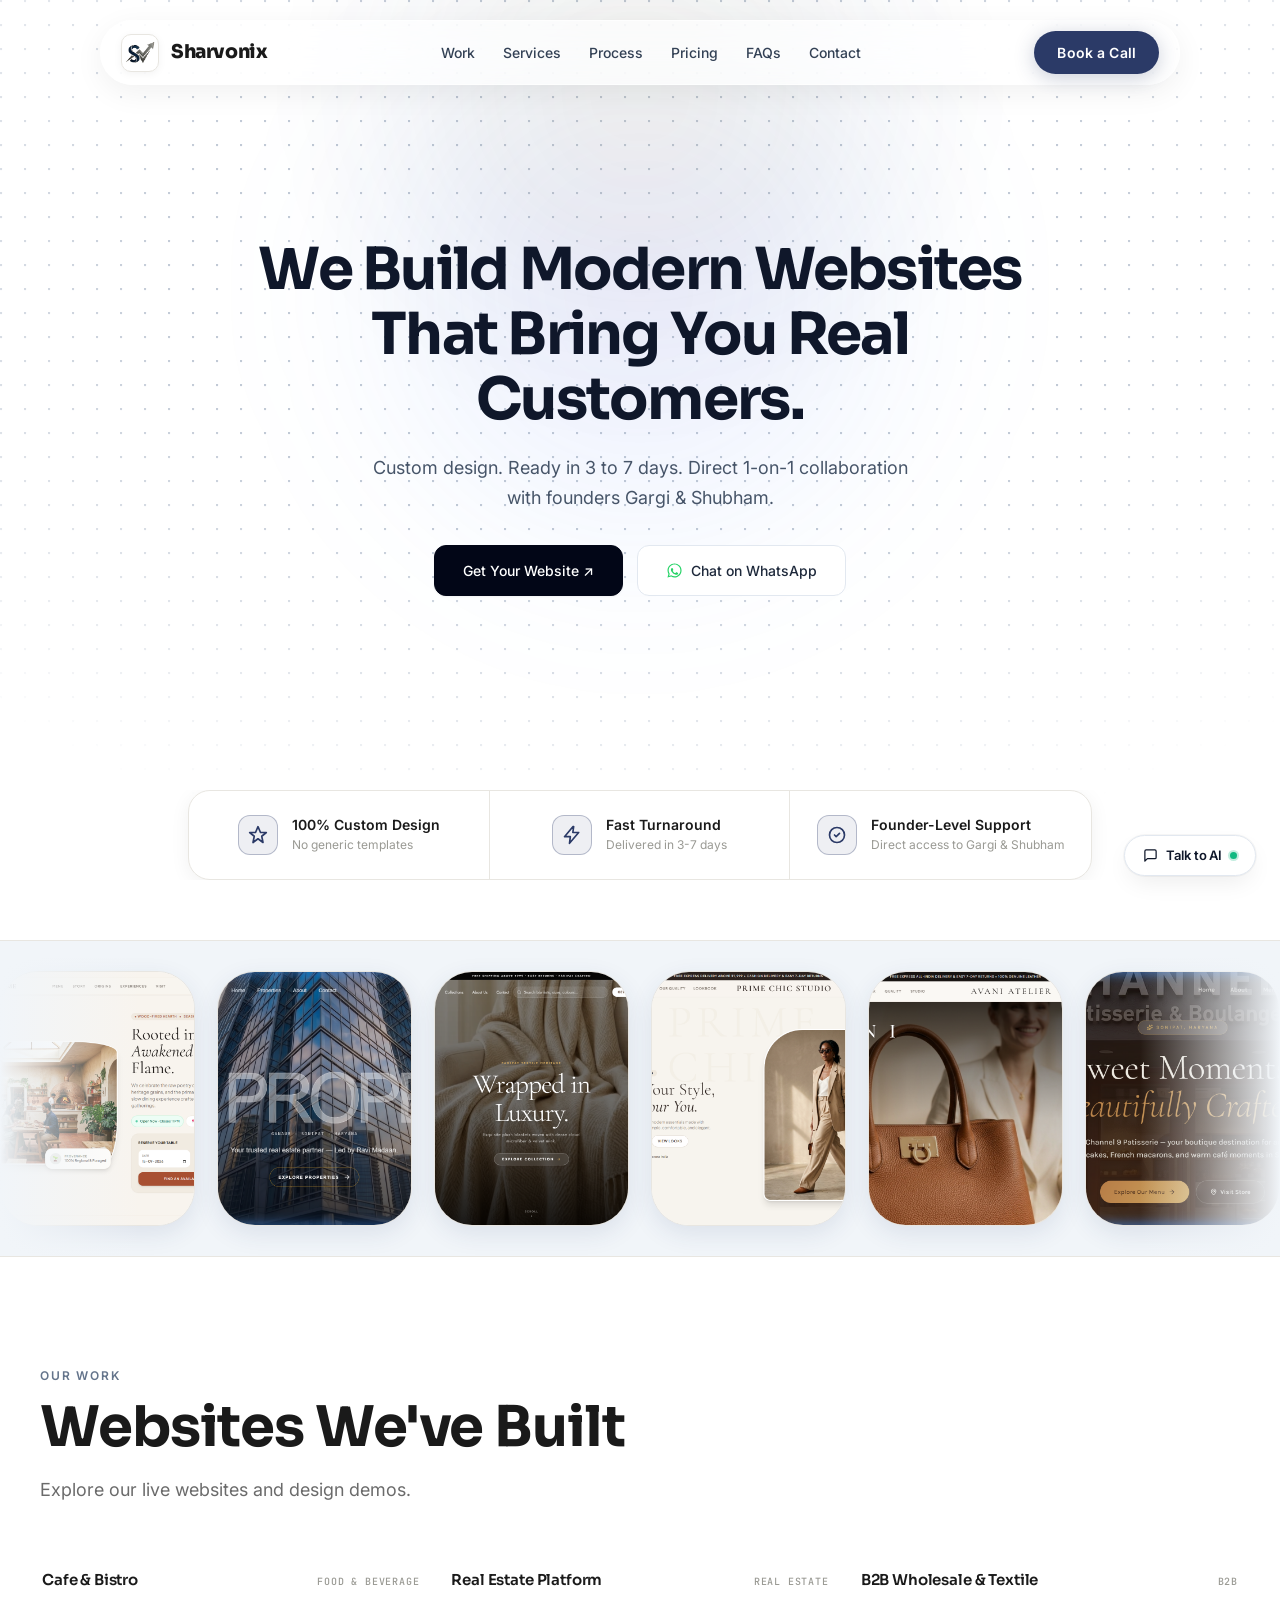
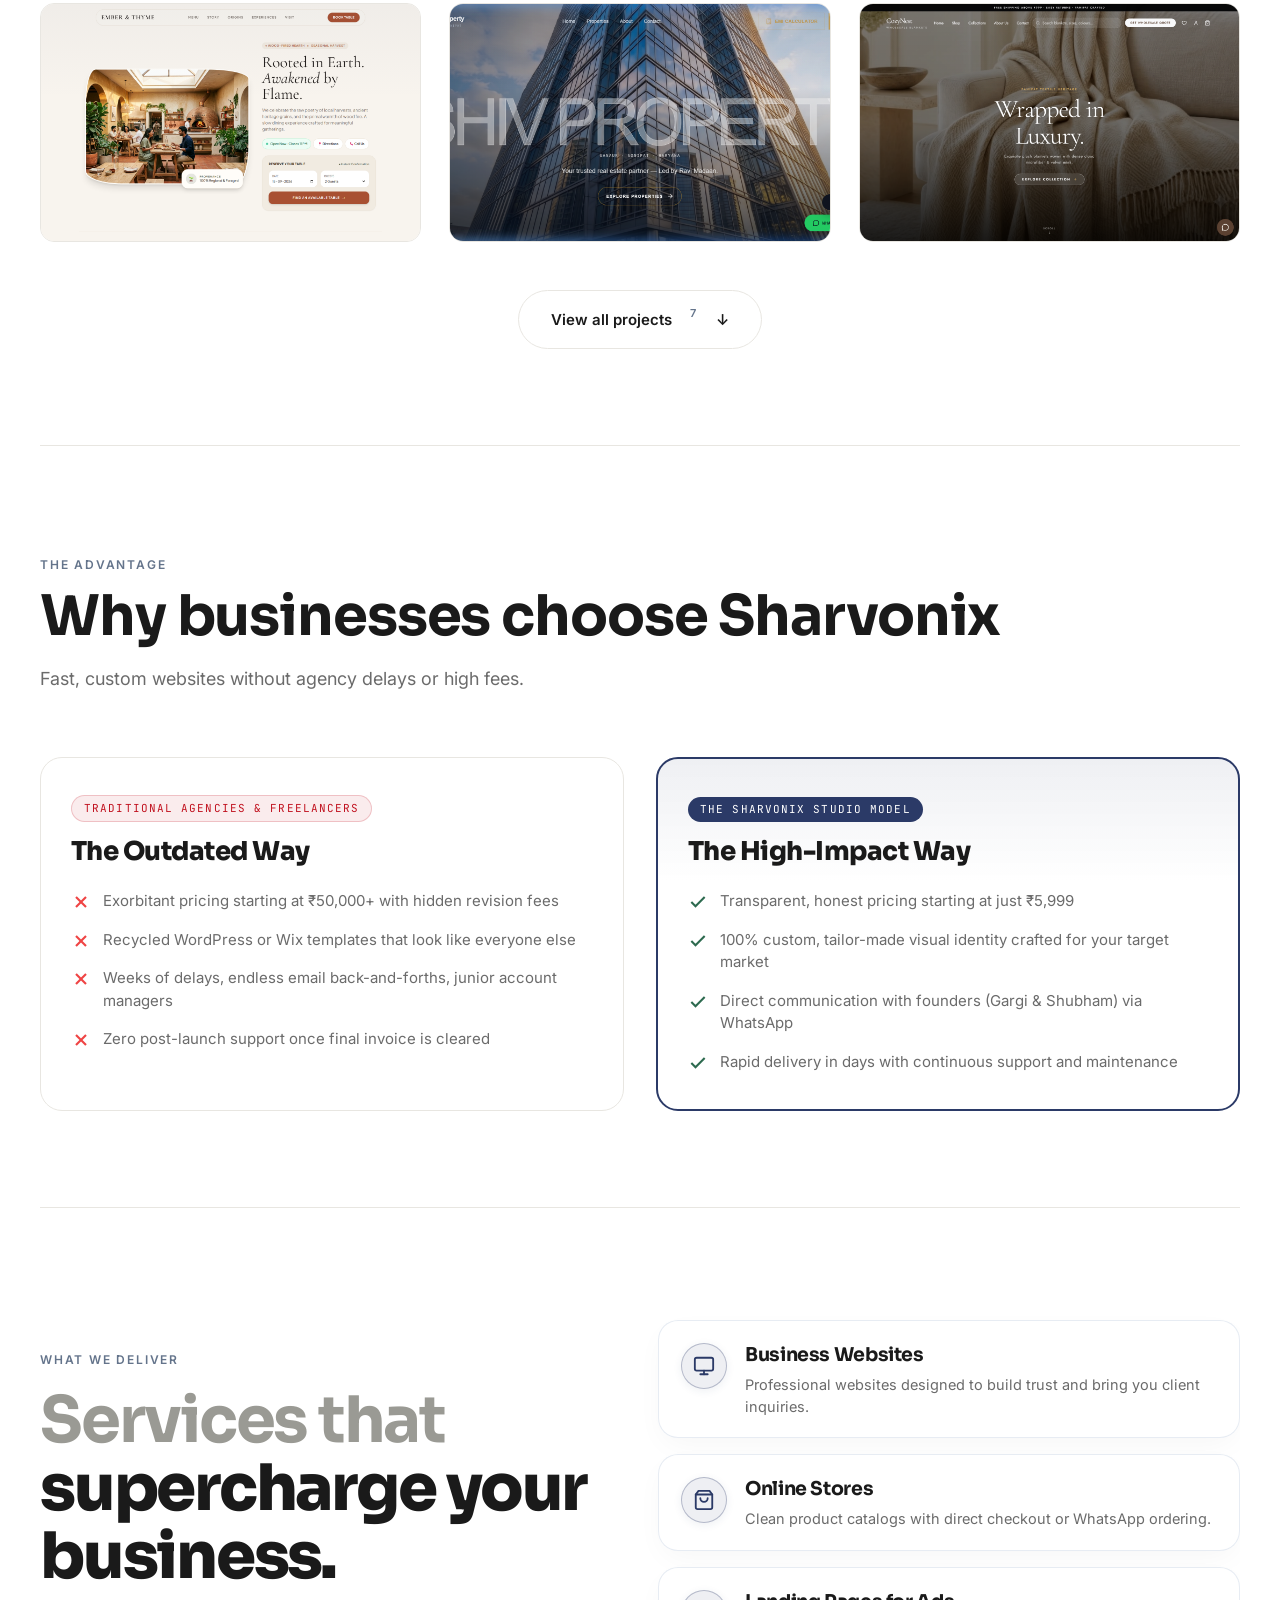
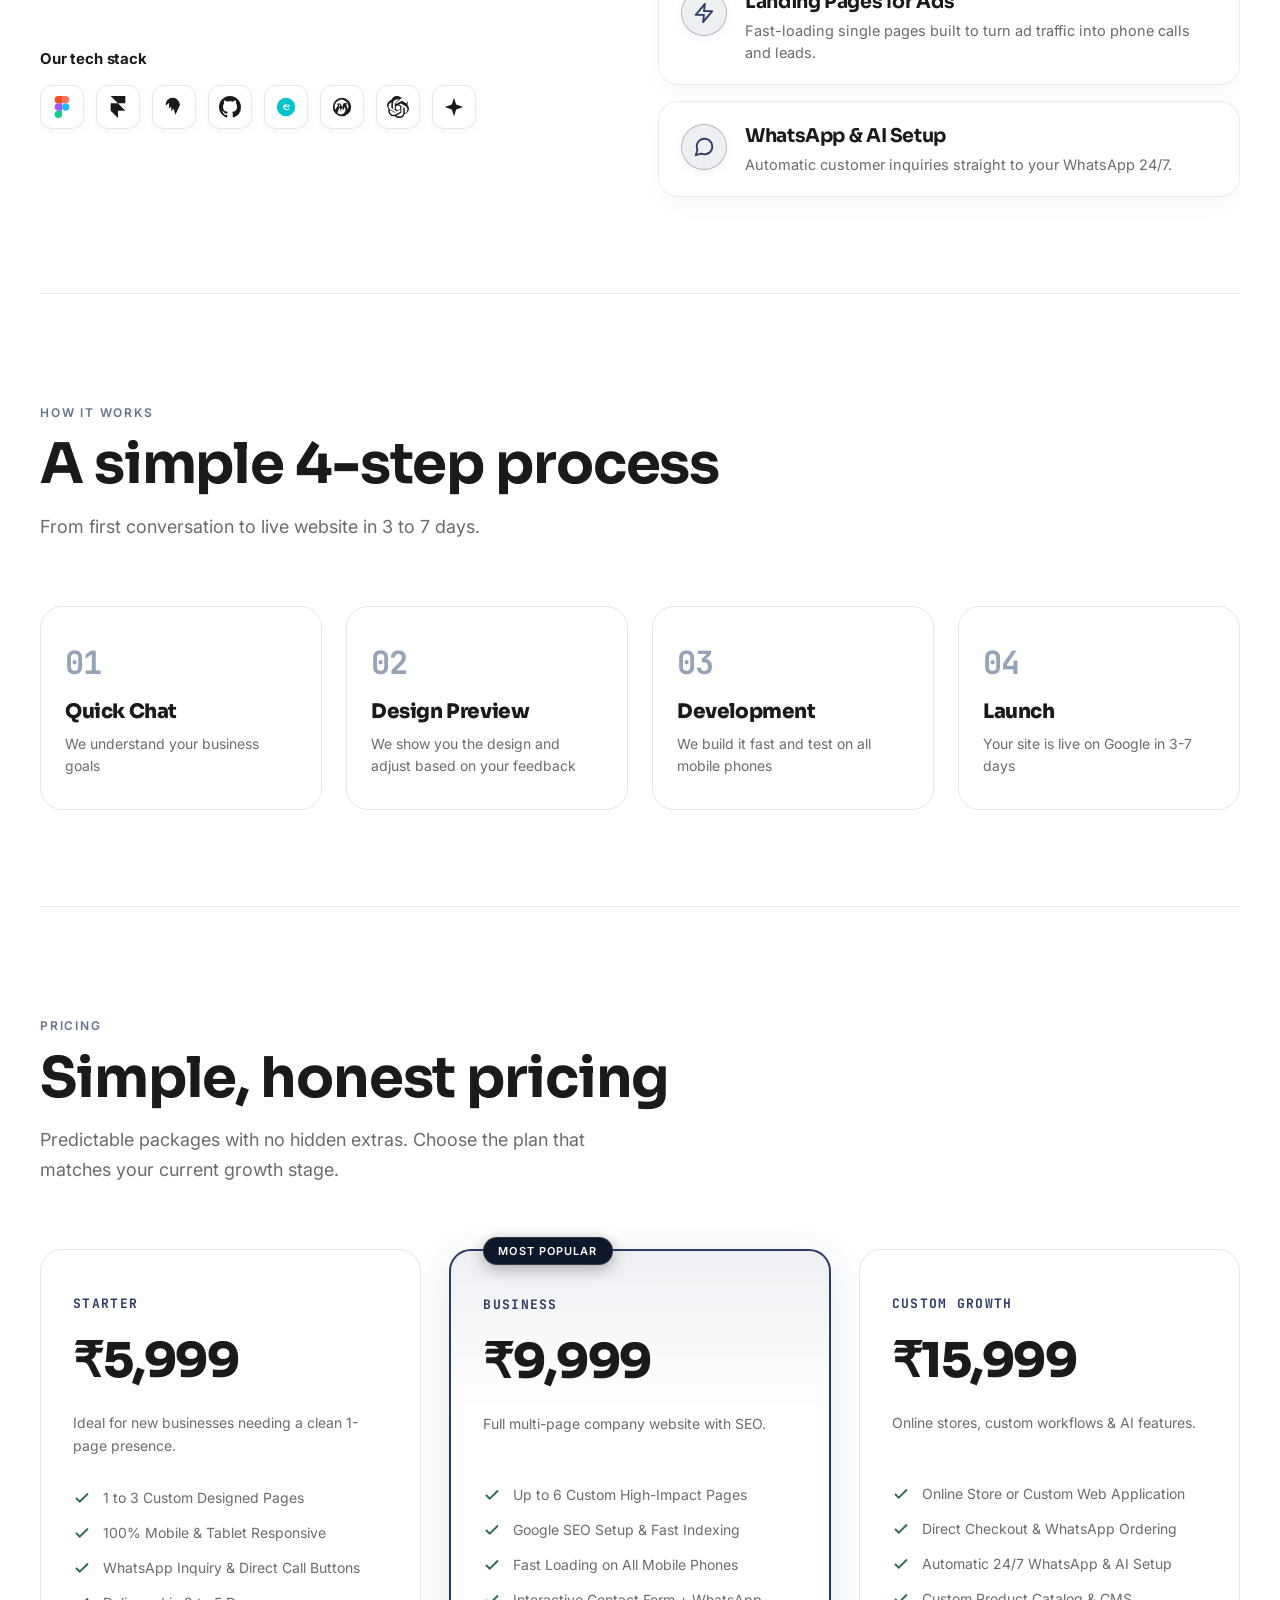
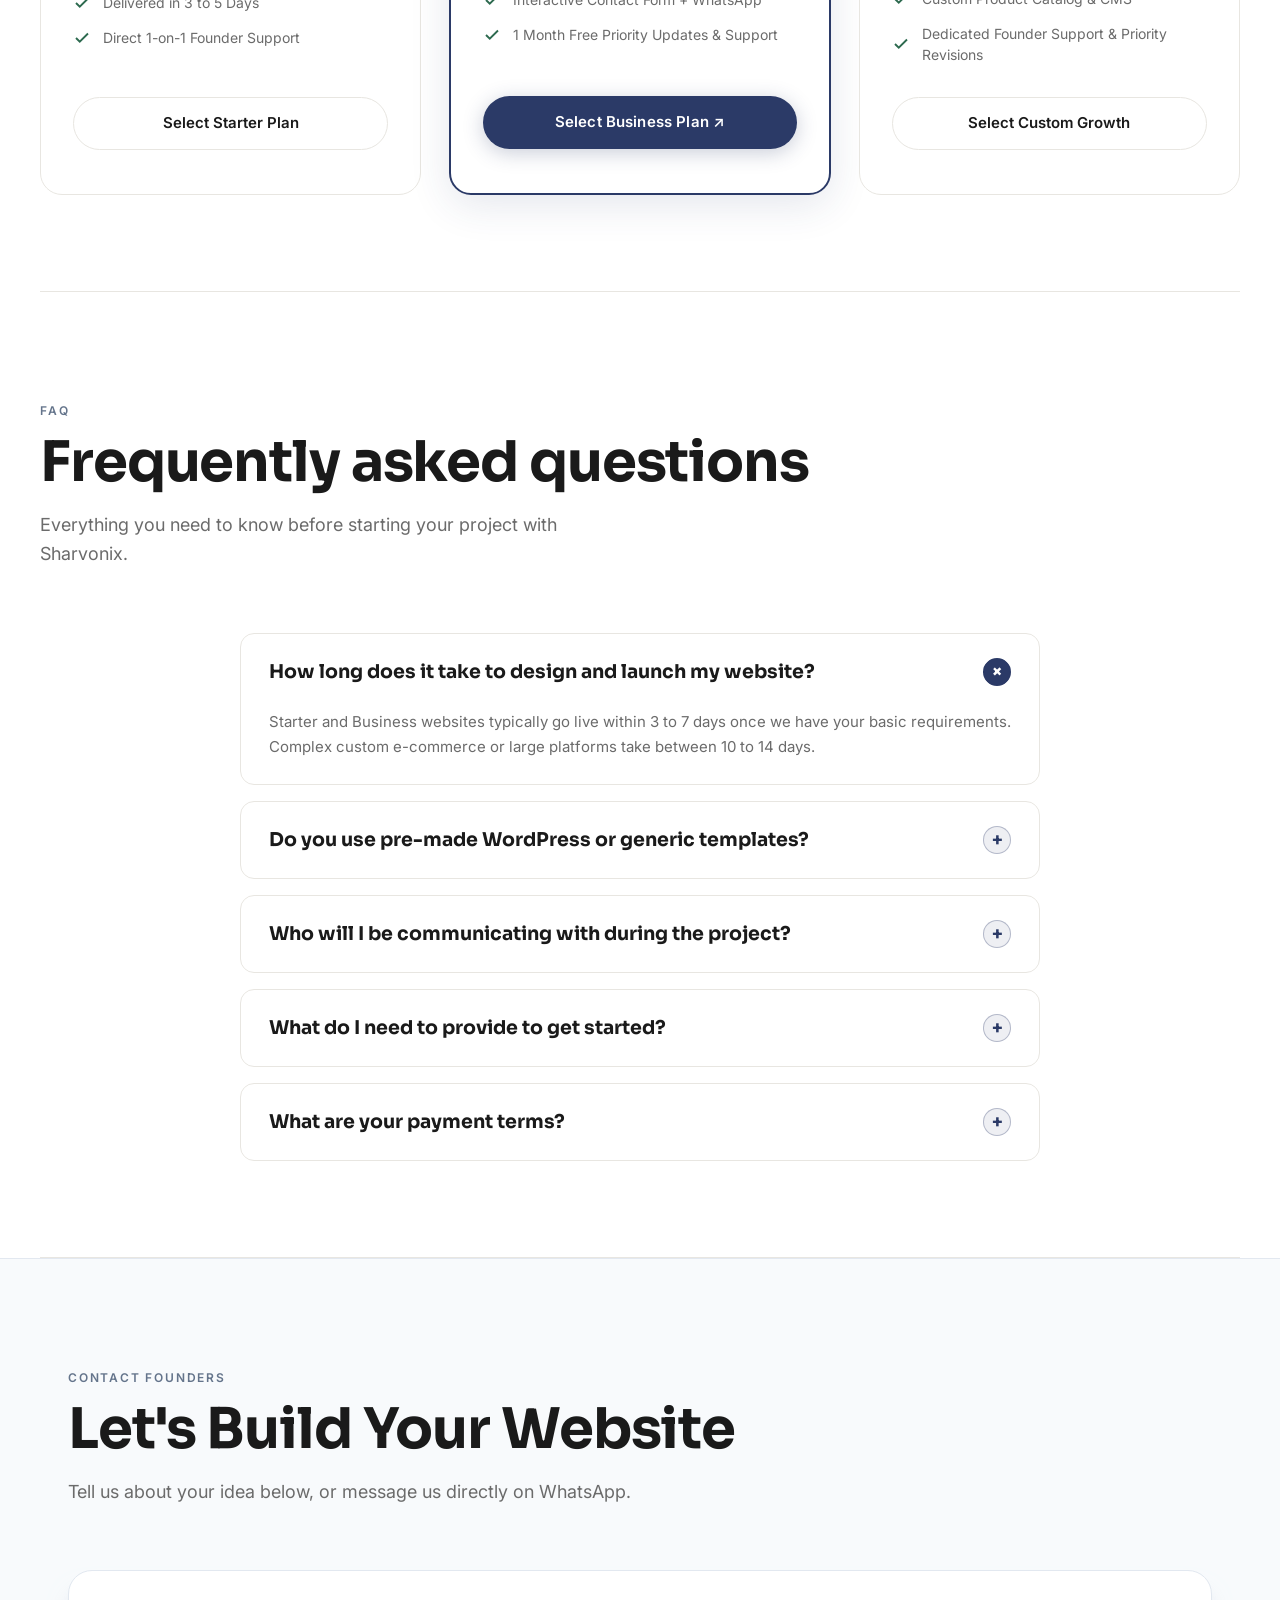
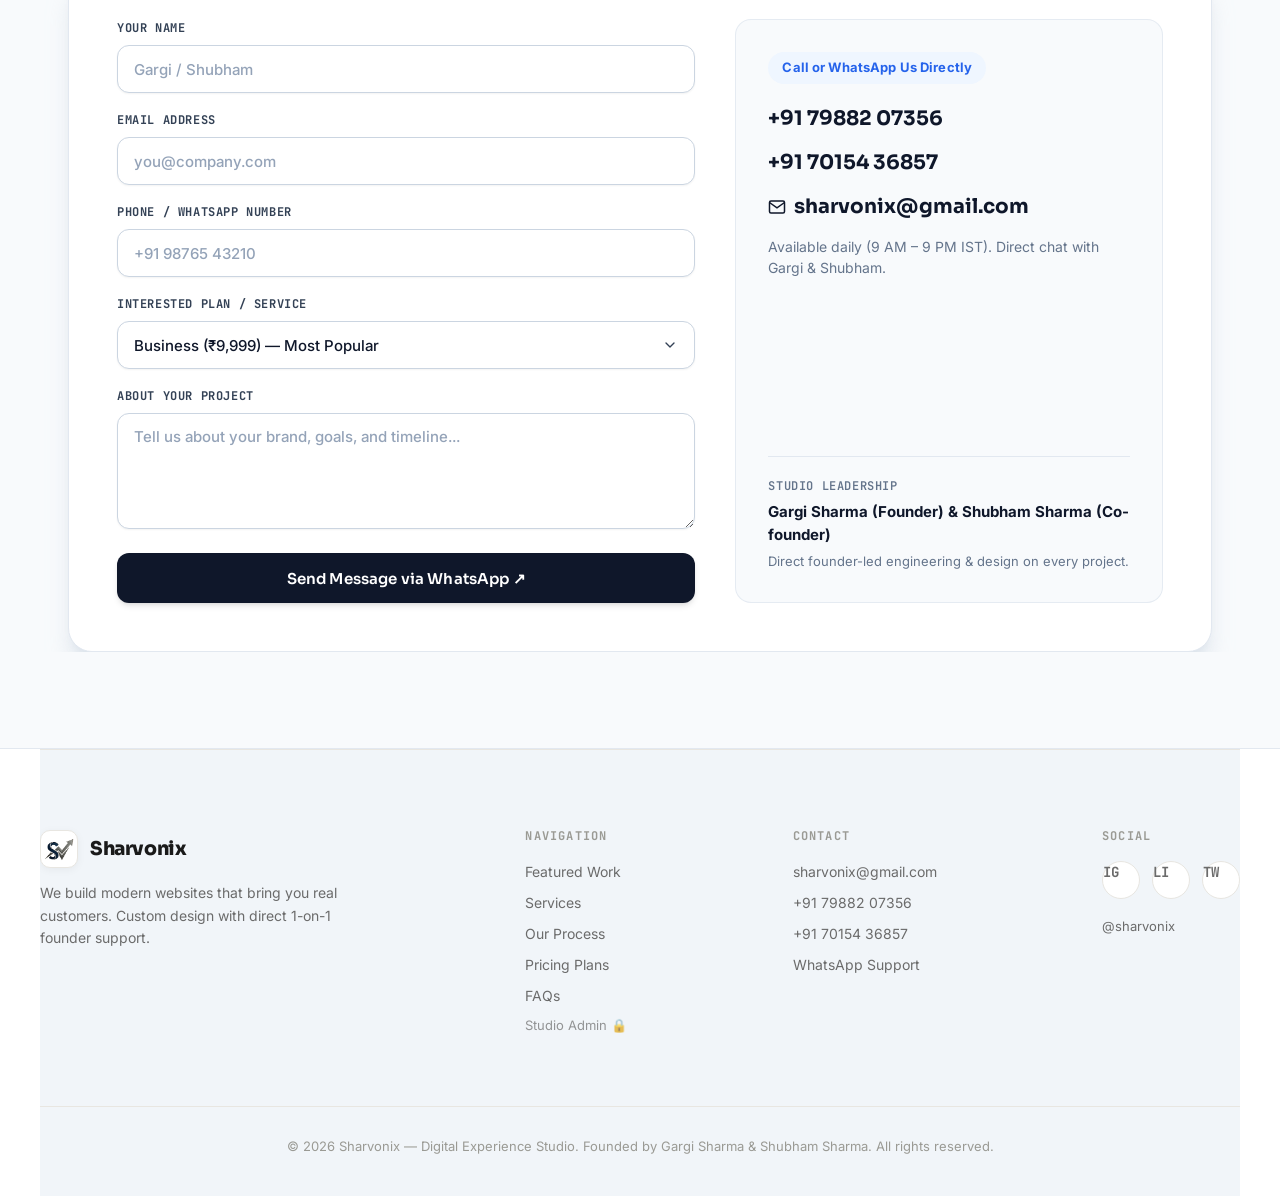
==== index.html @ 3e812ace "Mobile: fix pricing card dock overlap, scrollable tabs, shorten labels, remove yellow star emoji" ====
<!DOCTYPE html>
<html lang="en">

<head>
  <meta charset="UTF-8">
  <meta name="viewport" content="width=device-width, initial-scale=1.0">
  <title>Sharvonix — Digital Experience Studio | High-Converting Websites</title>
  <link rel="icon" type="image/png" href="favicon.png">
  <link rel="icon" href="favicon.ico">
  <meta name="description"
    content="Sharvonix builds modern websites that bring you real customers. Custom design, ready in 3 to 7 days with direct 1-on-1 collaboration with founders Gargi &amp; Shubham. Starting from ₹5,999.">
  <link rel="preconnect" href="https://fonts.googleapis.com">
  <link rel="preconnect" href="https://fonts.gstatic.com" crossorigin>
  <link
    href="https://fonts.googleapis.com/css2?family=Sora:wght@400;500;600;700;800;900&family=Inter:wght@300;400;500;600;700;800&family=JetBrains+Mono:wght@400;500;600;700&display=swap"
    rel="stylesheet">

  <style>
    :root {
      /* ── Light & Premium Porcelain Theme (Linear/Stripe aesthetic) ── */
      --bg-dark: #FAFBFD;
      --bg-surface: #FFFFFF;
      --bg-card: #FFFFFF;
      --bg-card-hover: #F8FAFC;
      --bg-alt: #F1F5F9;

      --text-primary: #1A1A1A;
      --text-secondary: #6B6B6B;
      --text-muted: #9A9A94;

      /* Accent: Deep Navy + Soft Gold */
      --accent-purple: #2B3A67;
      --accent-purple-glow: rgba(43, 58, 103, 0.25);
      --accent-purple-soft: rgba(43, 58, 103, 0.08);
      --accent-highlight: #D4AF37;
      --accent-highlight-soft: rgba(212, 175, 55, 0.15);
      --accent-green: #2D6A4F;
      --accent-green-soft: rgba(45, 106, 79, 0.12);

      --border-hairline: #E8E6E1;
      --border-card: #E8E6E1;
      --border-accent: rgba(43, 58, 103, 0.3);

      --font-heading: 'Sora', -apple-system, BlinkMacSystemFont, sans-serif;
      --font-sans: 'Inter', -apple-system, BlinkMacSystemFont, sans-serif;
      --font-mono: 'JetBrains Mono', monospace;

      --radius-sm: 8px;
      --radius-md: 14px;
      --radius-lg: 22px;
      --radius-full: 9999px;

      --container: 1200px;
      --transition: all 0.3s cubic-bezier(0.16, 1, 0.3, 1);
    }

    * {
      margin: 0;
      padding: 0;
      box-sizing: border-box;
    }

    html {
      scroll-behavior: smooth;
      background-color: var(--bg-dark);
      overflow-x: hidden;
      max-width: 100vw;
    }

    body {
      background-color: #ffffff;
      color: var(--text-primary);
      font-family: var(--font-sans);
      line-height: 1.5;
      overflow-x: hidden;
      max-width: 100vw;
      width: 100%;
      -webkit-font-smoothing: antialiased;
      transition: background-color 0.3s ease, color 0.3s ease;
    }

    /* ── Magic UI DotPattern with Glow Effect (Global Background) ── */
    .magicui-dot-container {
      position: fixed;
      inset: 0;
      width: 100vw;
      height: 100vh;
      pointer-events: none;
      z-index: 0;
      overflow: hidden;
    }

    .magicui-dot-pattern {
      position: absolute;
      inset: 0;
      width: 100%;
      height: 100%;
      opacity: 0.60;
      mask-image: radial-gradient(ellipse 80% 70% at 50% 30%, black 45%, transparent 95%);
      -webkit-mask-image: radial-gradient(ellipse 80% 70% at 50% 30%, black 45%, transparent 95%);
    }

    /* Ambient Soft Glow (Glow Effect) */
    .magicui-glow-orb {
      position: absolute;
      top: 32%;
      left: 50%;
      transform: translate(-50%, -50%);
      width: 650px;
      height: 650px;
      border-radius: 50%;
      background: radial-gradient(circle, rgba(99, 102, 241, 0.12) 0%, rgba(59, 130, 246, 0.06) 45%, transparent 75%);
      filter: blur(70px);
      animation: magicui-glow-breath 9s ease-in-out infinite alternate;
      pointer-events: none;
    }

    /* Interactive Mouse Glow */
    .magicui-glow-interactive {
      position: absolute;
      top: 0;
      left: 0;
      width: 500px;
      height: 500px;
      border-radius: 50%;
      background: radial-gradient(circle, rgba(147, 197, 253, 0.16) 0%, rgba(99, 102, 241, 0.06) 50%, transparent 70%);
      filter: blur(55px);
      transform: translate(-50%, -50%);
      pointer-events: none;
      opacity: 0;
      transition: opacity 0.4s ease;
      will-change: transform;
    }

    @keyframes magicui-glow-breath {
      0% {
        transform: translate(-50%, -50%) scale(0.92);
        opacity: 0.65;
      }
      50% {
        transform: translate(-50%, -52%) scale(1.15);
        opacity: 0.95;
      }
      100% {
        transform: translate(-50%, -48%) scale(1.0);
        opacity: 0.75;
      }
    }

    ::selection {
      background: var(--accent-purple);
      color: #FFFFFF;
    }

    /* Suppress old dark-mode theme toggle — light is now the default */
    [data-theme="light"] {
      /* kept for JS compat, same as root */
    }

    .wrap {
      max-width: var(--container);
      margin: 0 auto;
      padding: 0 28px;
      position: relative;
      z-index: 1;
      overflow-x: hidden;
      box-sizing: border-box;
      width: 100%;
    }

    /* Typography */
    h1,
    h2,
    h3,
    h4 {
      font-family: var(--font-heading);
      font-weight: 700;
      letter-spacing: -0.02em;
      line-height: 1.1;
      color: var(--text-primary);
    }

    p {
      color: var(--text-secondary);
      font-size: 16px;
      line-height: 1.65;
    }

    a {
      color: inherit;
      text-decoration: none;
    }

    /* Section Styling: pt-28 desktop padding ensures zero navbar overlap */
    .section, section[id] {
      padding: 112px 0 96px 0;
      position: relative;
      border-bottom: 1px solid var(--border-hairline);
      scroll-margin-top: 112px;
    }

    .section-header {
      margin-bottom: 64px;
    }

    .section-title {
      font-size: clamp(34px, 5.2vw, 56px);
      margin-top: 14px;
      margin-bottom: 16px;
    }

    .section-subtitle {
      font-size: 18px;
      color: var(--text-secondary);
      max-width: 580px;
    }

    /* Clean Minimal Section Badge */
    .badge-mono {
      display: block;
      font-family: var(--font-sans);
      font-size: 12px;
      font-weight: 600;
      letter-spacing: 0.15em;
      text-transform: uppercase;
      color: #64748b; /* text-slate-500 */
      margin-bottom: 12px; /* mb-3 */
      line-height: 1.2;
    }

    .preview-modal-badge {
      display: inline-flex;
      align-items: center;
      gap: 6px;
      font-family: var(--font-mono);
      font-size: 11px;
      color: var(--accent-purple);
      background: var(--accent-purple-soft);
      border: 1px solid var(--border-accent);
      padding: 2px 8px;
      border-radius: var(--radius-full);
    }

    .live-dot {
      width: 7px;
      height: 7px;
      border-radius: 50%;
      background-color: var(--accent-green);
      box-shadow: 0 0 10px var(--accent-green);
      animation: livePulse 2s infinite ease-in-out;
    }

    @keyframes livePulse {

      0%,
      100% {
        opacity: 1;
        transform: scale(1);
      }

      50% {
        opacity: 0.4;
        transform: scale(0.85);
      }
    }

    /* Buttons */
    .btn {
      display: inline-flex;
      align-items: center;
      justify-content: center;
      gap: 10px;
      padding: 14px 28px;
      border-radius: var(--radius-full);
      font-size: 15px;
      font-weight: 600;
      cursor: pointer;
      border: 1px solid transparent;
      transition: var(--transition);
      font-family: var(--font-sans);
    }

    .btn-primary {
      background: var(--accent-purple);
      color: #FFFFFF;
      box-shadow: 0 4px 20px var(--accent-purple-glow);
      letter-spacing: 0.01em;
    }

    .btn-primary:hover {
      transform: translateY(-2px);
      box-shadow: 0 8px 30px rgba(43, 58, 103, 0.35);
      background: #1E2B52;
    }

    .btn-outline {
      background: var(--bg-surface);
      border: 1.5px solid var(--border-card);
      color: var(--text-primary);
    }

    .btn-outline:hover {
      border-color: var(--accent-purple);
      color: var(--accent-purple);
      transform: translateY(-2px);
      background: var(--accent-purple-soft);
    }

    /* NAVBAR (Floating Pill style) */
    nav.navbar {
      position: fixed;
      top: 20px;
      left: 50%;
      transform: translateX(-50%);
      width: calc(100% - 40px);
      max-width: 1080px;
      background: rgba(255, 255, 255, 0.72);
      backdrop-filter: blur(20px) saturate(190%);
      -webkit-backdrop-filter: blur(20px) saturate(190%);
      border: 1px solid rgba(255, 255, 255, 0.60);
      border-radius: var(--radius-full);
      padding: 10px 20px;
      display: flex;
      align-items: center;
      justify-content: space-between;
      z-index: 1000;
      box-shadow: 0 8px 30px rgba(0, 0, 0, 0.06);
      transition: var(--transition);
    }

    .nav-brand {
      display: flex;
      align-items: center;
      gap: 12px;
    }

    .brand-logo-wrap {
      width: 38px;
      height: 38px;
      border-radius: 10px;
      background: #FFFFFF;
      border: 1px solid var(--border-hairline);
      display: flex;
      align-items: center;
      justify-content: center;
      box-shadow: 0 2px 8px rgba(0, 0, 0, 0.05);
      overflow: hidden;
      padding: 3px;
      flex-shrink: 0;
    }

    .brand-logo-img {
      width: 100%;
      height: 100%;
      object-fit: contain;
      display: block;
    }

    .brand-text {
      font-family: var(--font-heading);
      font-weight: 800;
      font-size: 19px;
      letter-spacing: -0.02em;
      color: var(--text-primary);
    }

    .nav-links {
      display: flex;
      align-items: center;
      gap: 28px;
      font-size: 14px;
      font-weight: 500;
      color: #334155; /* text-slate-700 */
    }

    .nav-links a {
      transition: color 0.2s ease;
    }

    .nav-links a:hover {
      color: var(--text-primary);
    }

    .nav-right {
      display: flex;
      align-items: center;
      gap: 12px;
    }

    .mobile-toggle-btn {
      display: none;
      width: 38px;
      height: 38px;
      border-radius: 50%;
      border: 1px solid var(--border-hairline);
      background: var(--bg-card);
      color: var(--text-primary);
      align-items: center;
      justify-content: center;
      cursor: pointer;
    }

    @media (max-width: 860px) {

      .nav-links,
      .nav-cta-btn {
        display: none;
      }

      .mobile-toggle-btn {
        display: flex;
      }
    }

    /* Mobile Drawer Menu: backdrop-blur-md bg-black/90 */
    .mobile-menu-drawer {
      position: fixed;
      top: 80px;
      left: 16px;
      right: 16px;
      background: rgba(0, 0, 0, 0.90);
      border: 1px solid rgba(255, 255, 255, 0.12);
      backdrop-filter: blur(16px);
      -webkit-backdrop-filter: blur(16px);
      border-radius: var(--radius-lg);
      padding: 24px;
      display: none;
      flex-direction: column;
      gap: 14px;
      z-index: 1001;
      box-shadow: 0 24px 50px rgba(0, 0, 0, 0.75);
      max-height: calc(100vh - 100px);
      overflow-y: auto;
      -webkit-overflow-scrolling: touch;
    }

    .mobile-menu-drawer.open {
      display: flex;
    }

    .mobile-menu-drawer a {
      font-size: 16px;
      font-weight: 600;
      padding: 12px 0;
      color: #FFFFFF;
      border-bottom: 1px solid rgba(255, 255, 255, 0.08);
      text-decoration: none;
      display: flex;
      justify-content: space-between;
      align-items: center;
      transition: color 0.2s ease, padding-left 0.2s ease;
    }

    .mobile-menu-drawer a:hover {
      color: #D4AF37;
      padding-left: 4px;
    }

    /* HERO SECTION */
    .hero-section {
      min-height: 90vh;
      display: flex;
      flex-direction: column;
      justify-content: center;
      padding-top: 160px; /* pt-32 breathing room below navbar */
      padding-bottom: 80px;
      position: relative;
      overflow: hidden;
    }

    .hero-ambient-glow {
      position: absolute;
      top: -160px;
      left: 50%;
      transform: translateX(-50%);
      width: 700px;
      height: 500px;
      background: radial-gradient(circle, rgba(212, 175, 55, 0.12) 0%, rgba(43, 58, 103, 0.07) 50%, transparent 70%);
      filter: blur(80px);
      opacity: 0.8;
      pointer-events: none;
      z-index: 0;
    }

    /* hero-content always above global dot pattern */
    .hero-content {
      max-width: 960px;
      margin: 0 auto;
      text-align: center;
      position: relative;
      z-index: 1;
    }

    .hero-badge-wrap {
      display: flex;
      align-items: center;
      justify-content: center;
      margin-bottom: 20px;
    }

    .hero-status-badge {
      display: inline-flex;
      align-items: center;
      gap: 8px;
      padding: 6px 14px;
      border-radius: 9999px;
      font-size: 12px;
      font-weight: 500;
      color: #334155; /* text-slate-700 */
      background: rgba(241, 245, 249, 0.85); /* bg-slate-100/80 */
      border: 1px solid rgba(226, 232, 240, 0.85); /* border border-slate-200/80 */
      box-shadow: 0 1px 2px rgba(0, 0, 0, 0.04);
      letter-spacing: -0.01em;
      transition: all 0.2s ease;
      cursor: default;
    }

    .hero-status-badge:hover {
      background: #F1F5F9;
      border-color: #CBD5E1;
    }

    .hero-status-badge .live-dot {
      width: 6px; /* h-1.5 w-1.5 */
      height: 6px;
      border-radius: 50%;
      background-color: #10B981; /* bg-emerald-500 */
      flex-shrink: 0;
      box-shadow: 0 0 0 2px rgba(16, 185, 129, 0.2);
    }

    .hero-headline {
      font-family: var(--font-heading);
      font-size: clamp(34px, 5vw, 58px); /* text-4xl sm:text-6xl */
      font-weight: 700; /* font-bold */
      line-height: 1.12; /* leading-[1.12] */
      letter-spacing: -0.03em; /* tracking-tight */
      color: #0F172A; /* text-slate-900 */
      margin: 0 auto;
      max-width: 860px;
    }

    .hero-subhead {
      font-family: var(--font-sans);
      font-size: clamp(15px, 2vw, 18px); /* text-base sm:text-lg */
      color: #475569; /* text-slate-600 */
      font-weight: 400; /* font-normal */
      line-height: 1.65; /* leading-relaxed */
      max-width: 560px; /* max-w-xl */
      margin: 20px auto 0; /* mt-5 */
    }

    .hero-cta-group {
      display: flex;
      align-items: center;
      justify-content: center;
      gap: 14px; /* gap-3.5 */
      flex-wrap: wrap;
      margin-top: 32px; /* mt-8 */
      margin-bottom: 56px;
    }

    .hero-btn-primary {
      display: inline-flex;
      align-items: center;
      justify-content: center;
      gap: 8px;
      background: #020617; /* bg-slate-950 */
      color: #FFFFFF;
      font-family: var(--font-sans);
      font-size: 14px; /* text-sm */
      font-weight: 500; /* font-medium */
      padding: 14px 28px; /* py-3.5 px-7 */
      border-radius: 12px; /* rounded-xl */
      border: 1px solid #020617;
      box-shadow: 0 1px 2px rgba(0, 0, 0, 0.05); /* shadow-sm */
      transition: all 0.2s cubic-bezier(0.16, 1, 0.3, 1);
      text-decoration: none;
      text-align: center;
      cursor: pointer;
    }

    .hero-btn-primary:hover {
      background: #1E293B; /* hover:bg-slate-800 */
      border-color: #1E293B;
      color: #FFFFFF;
      transform: translateY(-1px);
      box-shadow: 0 4px 14px rgba(2, 6, 23, 0.15);
    }

    .hero-btn-secondary {
      display: inline-flex;
      align-items: center;
      justify-content: center;
      gap: 8px;
      background: #FFFFFF; /* bg-white */
      color: #1E293B; /* text-slate-800 */
      border: 1px solid #E2E8F0; /* border border-slate-200 */
      font-family: var(--font-sans);
      font-size: 14px; /* text-sm */
      font-weight: 500; /* font-medium */
      padding: 14px 28px; /* py-3.5 px-7 */
      border-radius: 12px; /* rounded-xl */
      transition: all 0.2s cubic-bezier(0.16, 1, 0.3, 1);
      text-decoration: none;
      text-align: center;
      cursor: pointer;
    }

    .hero-btn-secondary:hover {
      background: #F8FAFC; /* hover:bg-slate-50 */
      border-color: #CBD5E1;
      color: #0F172A;
      transform: translateY(-1px);
    }

    /* Stats / Value Highlights Strip Section */
    .hero-stats-section {
      max-width: 960px;
      margin: -20px auto 60px;
      position: relative;
      z-index: 2;
    }

    .hero-stats-strip {
      display: grid;
      grid-template-columns: repeat(3, 1fr);
      background: var(--bg-surface);
      border: 1px solid var(--border-card);
      border-radius: var(--radius-lg);
      overflow: hidden;
      box-shadow: 0 4px 20px rgba(0, 0, 0, 0.06);
    }

    @media (max-width: 768px) {
      .hero-stats-strip {
        grid-template-columns: 1fr;
      }
    }

    .stat-block {
      padding: 24px 20px;
      display: flex;
      align-items: center;
      justify-content: center;
      gap: 14px;
      border-right: 1px solid var(--border-hairline);
    }

    .stat-block:last-child {
      border-right: none;
    }

    @media (max-width: 768px) {
      .stat-block {
        border-right: none;
        border-bottom: 1px solid var(--border-hairline);
      }

      .stat-block:last-child {
        border-bottom: none;
      }
    }

    .stat-icon-wrap {
      width: 40px;
      height: 40px;
      border-radius: 12px;
      background: var(--accent-purple-soft);
      border: 1px solid var(--border-accent);
      display: flex;
      align-items: center;
      justify-content: center;
      color: var(--accent-purple);
      flex-shrink: 0;
    }

    .stat-icon-wrap svg {
      width: 20px;
      height: 20px;
      stroke: var(--accent-purple);
    }

    .stat-icon-wrap.gold {
      background: var(--accent-highlight-soft);
      border-color: rgba(212, 175, 55, 0.3);
      color: var(--accent-highlight);
    }

    .stat-icon-wrap.gold svg {
      stroke: var(--accent-highlight);
    }

    .stat-info-text {
      font-size: 14px;
      font-weight: 600;
      color: var(--text-primary);
      text-align: left;
      line-height: 1.35;
    }

    /* ── Website Showcase: Wide Clean Screenshot Cards Slider ── */
    .showcase-slider-wrapper {
      position: relative;
      padding: 30px 0;
      overflow: hidden;
      background: var(--bg-alt);
      border-top: 1px solid var(--border-hairline);
      border-bottom: 1px solid var(--border-hairline);
    }

    /* Fade edges */
    .showcase-slider-wrapper::before,
    .showcase-slider-wrapper::after {
      content: "";
      position: absolute;
      top: 0;
      bottom: 0;
      width: 140px;
      z-index: 6;
      pointer-events: none;
    }

    .showcase-slider-wrapper::before {
      left: 0;
      background: linear-gradient(90deg, var(--bg-alt) 0%, transparent 100%);
    }

    .showcase-slider-wrapper::after {
      right: 0;
      background: linear-gradient(270deg, var(--bg-alt) 0%, transparent 100%);
    }

    .showcase-track {
      display: flex;
      gap: 22px;
      width: max-content;
      animation: showcaseScroll 36s linear infinite;
    }

    .showcase-slider-wrapper:hover .showcase-track {
      animation-play-state: paused;
    }

    @keyframes showcaseScroll {
      from {
        transform: translateX(0);
      }

      to {
        transform: translateX(-50%);
      }
    }

    /* Squircle Portrait Showcase Card (Exact reference shape: 195px x 255px with 38px rounded corners) */
    .showcase-card {
      position: relative;
      width: 195px;
      height: 255px;
      border-radius: 38px;
      overflow: hidden;
      flex-shrink: 0;
      cursor: pointer;
      border: 1.5px solid var(--border-card);
      background: var(--bg-card);
      box-shadow: 0 8px 24px rgba(43, 58, 103, 0.1);
      transition: var(--transition);
      text-decoration: none;
    }

    .showcase-card:hover {
      transform: translateY(-8px) scale(1.03);
      box-shadow: 0 18px 42px rgba(43, 58, 103, 0.22);
      border-color: var(--accent-purple);
    }

    /* Screenshot image */
    .showcase-card img {
      width: 100%;
      height: 100%;
      object-fit: cover;
      object-position: top;
      transition: transform 0.5s cubic-bezier(0.16, 1, 0.3, 1);
      display: block;
    }

    .showcase-card:hover img {
      transform: scale(1.05);
    }

    /* Top-right arrow badge */
    .showcase-card-arrow {
      position: absolute;
      top: 12px;
      right: 12px;
      width: 30px;
      height: 30px;
      border-radius: 50%;
      background: var(--accent-highlight);
      color: #1A1A1A;
      display: flex;
      align-items: center;
      justify-content: center;
      font-size: 13px;
      font-weight: 700;
      opacity: 0;
      transform: scale(0.6);
      transition: var(--transition);
      box-shadow: 0 2px 8px rgba(212, 175, 55, 0.4);
      z-index: 5;
    }

    .showcase-card:hover .showcase-card-arrow {
      opacity: 1;
      transform: scale(1);
    }

    /* Placeholder card when no image */
    .showcase-card-placeholder {
      width: 100%;
      height: 100%;
      display: flex;
      flex-direction: column;
      align-items: center;
      justify-content: center;
      gap: 10px;
      background: linear-gradient(135deg, var(--bg-card), var(--bg-alt));
      color: var(--text-muted);
    }

    .showcase-card-placeholder svg {
      width: 32px;
      height: 32px;
      stroke: var(--border-accent);
      opacity: 0.4;
    }

    .showcase-card-placeholder span {
      font-family: var(--font-mono);
      font-size: 10px;
      letter-spacing: 0.1em;
      text-transform: uppercase;
    }

    /* ── Project Grid: equal 3-col, name above card ── */
    .projects-grid {
      display: grid;
      grid-template-columns: repeat(3, 1fr);
      gap: 28px;
    }

    @media (max-width: 900px) {
      .projects-grid {
        grid-template-columns: repeat(2, 1fr);
      }
    }

    @media (max-width: 560px) {
      .projects-grid {
        grid-template-columns: 1fr;
      }
    }

    /* Wrapper: label on top, card below */
    .project-item {
      display: flex;
      flex-direction: column;
      gap: 12px;
    }

    /* Label row above card */
    .project-label-row {
      display: flex;
      align-items: baseline;
      justify-content: space-between;
      padding: 0 2px;
    }

    .project-sample-name {
      font-family: var(--font-heading);
      font-size: 15px;
      font-weight: 600;
      color: var(--text-primary);
      letter-spacing: -0.01em;
    }

    .project-sample-tag {
      font-family: var(--font-mono);
      font-size: 10px;
      font-weight: 500;
      letter-spacing: 0.08em;
      text-transform: uppercase;
      color: var(--text-muted);
    }

    /* The image card itself */
    .project-card {
      position: relative;
      border-radius: var(--radius-md);
      overflow: hidden;
      cursor: pointer;
      background: var(--bg-card);
      border: 1px solid var(--border-card);
      aspect-ratio: 16 / 10;
      transition: all 0.3s cubic-bezier(0.16, 1, 0.3, 1);
    }

    .project-card:hover {
      box-shadow: 0 10px 25px -5px rgba(0, 0, 0, 0.1), 0 8px 10px -6px rgba(0, 0, 0, 0.1);
      transform: translateY(-4px);
      border-color: #cbd5e1;
    }

    /* Full-bleed image fills the card */
    .project-card-img {
      position: absolute;
      inset: 0;
      width: 100%;
      height: 100%;
      object-fit: cover;
      object-position: top;
      transition: transform 0.5s cubic-bezier(0.16, 1, 0.3, 1);
    }

    .project-card:hover .project-card-img {
      transform: scale(1.04);
    }

    /* Light scrim at top so image doesn't feel raw */
    .project-card::after {
      content: '';
      position: absolute;
      inset: 0;
      background: linear-gradient(180deg, rgba(43, 58, 103, 0.04) 0%, transparent 40%);
      pointer-events: none;
    }

    /* Arrow badge top-right on hover */
    .project-arrow-badge {
      position: absolute;
      top: 12px;
      right: 12px;
      width: 32px;
      height: 32px;
      border-radius: 50%;
      background: var(--accent-highlight);
      color: #1A1A1A;
      display: flex;
      align-items: center;
      justify-content: center;
      font-size: 14px;
      font-weight: 700;
      z-index: 3;
      opacity: 0;
      transform: scale(0.6);
      transition: var(--transition);
      box-shadow: 0 4px 12px rgba(212, 175, 55, 0.35);
    }

    .project-card:hover .project-arrow-badge {
      opacity: 1;
      transform: scale(1);
    }

    /* Placeholder when no image */
    .project-card-placeholder {
      position: absolute;
      inset: 0;
      display: flex;
      flex-direction: column;
      align-items: center;
      justify-content: center;
      gap: 10px;
      background: linear-gradient(135deg, var(--bg-card), var(--bg-alt));
      color: var(--text-muted);
    }

    .project-card-placeholder svg {
      width: 30px;
      height: 30px;
      stroke: var(--border-accent);
      opacity: 0.4;
    }

    .project-card-placeholder span {
      font-family: var(--font-mono);
      font-size: 10px;
      letter-spacing: 0.1em;
      text-transform: uppercase;
    }

    /* removed old overlay/info/num-badge/tag/title inside-card styles */

    /* COMPARISON: OLD WAY VS SHARVONIX WAY (Hexin Style) */
    .comparison-container {
      display: grid;
      grid-template-columns: 1fr 1fr;
      gap: 32px;
      margin-top: 20px;
    }

    @media (max-width: 860px) {
      .comparison-container {
        grid-template-columns: 1fr;
      }
    }

    .comp-card {
      background: var(--bg-card);
      border: 1px solid var(--border-card);
      border-radius: var(--radius-lg);
      padding: 36px 30px;
      position: relative;
    }

    .comp-card.highlight {
      border: 2px solid var(--accent-purple);
      background: linear-gradient(180deg, var(--accent-purple-soft) 0%, var(--bg-card) 35%);
    }

    .comp-card-badge {
      font-family: var(--font-mono);
      font-size: 11px;
      text-transform: uppercase;
      letter-spacing: 0.1em;
      margin-bottom: 16px;
      display: inline-block;
      padding: 4px 12px;
      border-radius: var(--radius-full);
    }

    .comp-card.traditional .comp-card-badge {
      background: rgba(193, 18, 31, 0.08);
      color: #C1121F;
      border: 1px solid rgba(193, 18, 31, 0.2);
    }

    .comp-card.highlight .comp-card-badge {
      background: var(--accent-purple);
      color: #FFFFFF;
    }

    .comp-title {
      font-size: 26px;
      font-weight: 800;
      margin-bottom: 24px;
    }

    .comp-list {
      list-style: none;
      display: flex;
      flex-direction: column;
      gap: 16px;
    }

    .comp-list li {
      display: flex;
      align-items: flex-start;
      gap: 12px;
      font-size: 15px;
      color: var(--text-secondary);
      line-height: 1.5;
    }

    .comp-list li svg {
      width: 20px;
      height: 20px;
      flex-shrink: 0;
      margin-top: 2px;
    }

    .comp-card.traditional .comp-list li svg {
      stroke: #EF4444;
    }

    .comp-card.highlight .comp-list li svg {
      stroke: var(--accent-green);
    }

    /* SERVICES SECTION (Hexin Style 2-Column Layout) */
    .services-split-layout {
      display: grid;
      grid-template-columns: 1fr 1.05fr;
      gap: 64px;
      align-items: center;
    }

    @media (max-width: 900px) {
      .services-split-layout {
        grid-template-columns: 1fr;
        gap: 48px;
      }
    }

    .services-left-col {
      display: flex;
      flex-direction: column;
    }

    .services-big-heading {
      font-size: clamp(38px, 5.2vw, 64px);
      font-weight: 800;
      line-height: 1.06;
      letter-spacing: -0.035em;
      margin-bottom: 48px;
    }

    .services-big-heading .muted-part {
      color: var(--text-muted);
      font-weight: 700;
    }

    .tech-stack-wrap {
      margin-top: 10px;
      margin-bottom: 36px;
    }

    .tech-stack-title {
      font-size: 15px;
      font-weight: 700;
      color: var(--text-primary);
      margin-bottom: 14px;
      letter-spacing: -0.01em;
    }

    .tech-stack-icons-row {
      display: flex;
      align-items: center;
      gap: 12px;
      flex-wrap: wrap;
    }

    .tech-icon-card {
      width: 44px;
      height: 44px;
      border-radius: 12px;
      background: var(--bg-card);
      border: 1px solid var(--border-card);
      display: flex;
      align-items: center;
      justify-content: center;
      box-shadow: 0 2px 10px rgba(0, 0, 0, 0.04);
      transition: var(--transition);
    }

    .tech-icon-card:hover {
      transform: translateY(-3px);
      border-color: var(--accent-purple);
      box-shadow: 0 6px 18px var(--accent-purple-glow);
    }

    .tech-icon-card svg {
      width: 22px;
      height: 22px;
      fill: currentColor;
      color: var(--text-primary);
    }

    /* Speak to us widget */
    .speak-widget-pill {
      display: inline-flex;
      align-items: center;
      gap: 18px;
      background: var(--bg-surface);
      border: 1px solid var(--border-card);
      border-radius: var(--radius-full);
      padding: 10px 14px 10px 22px;
      width: fit-content;
      box-shadow: 0 8px 24px rgba(0, 0, 0, 0.2);
      transition: var(--transition);
    }

    .speak-widget-pill:hover {
      border-color: var(--border-accent);
      transform: translateY(-2px);
    }

    .speak-widget-text .speak-main {
      font-size: 14px;
      font-weight: 700;
      color: var(--text-primary);
      line-height: 1.2;
    }

    .speak-widget-text .speak-sub {
      font-size: 12px;
      color: var(--text-muted);
    }

    .speak-actions-btns {
      display: flex;
      align-items: center;
      gap: 8px;
    }

    .speak-act-circle {
      width: 36px;
      height: 36px;
      border-radius: 50%;
      background: var(--accent-purple);
      border: 1px solid var(--accent-purple);
      color: #FFFFFF;
      display: flex;
      align-items: center;
      justify-content: center;
      cursor: pointer;
      transition: var(--transition);
    }

    .speak-act-circle:hover {
      background: #1E2B52;
      border-color: #1E2B52;
      transform: scale(1.08);
    }

    .speak-act-circle svg {
      width: 17px;
      height: 17px;
      fill: currentColor;
    }

    /* Services Right List / Service Cards */
    .services-timeline-list {
      display: flex;
      flex-direction: column;
      gap: 16px;
      position: relative;
    }

    .service-card {
      display: flex;
      align-items: flex-start;
      gap: 18px;
      padding: 20px 22px;
      border-radius: 20px;
      background: rgba(255, 255, 255, 0.82);
      backdrop-filter: blur(12px);
      -webkit-backdrop-filter: blur(12px);
      border: 1px solid rgba(226, 232, 240, 0.80);
      box-shadow:
        inset 0 1px 0 0 rgba(255, 255, 255, 0.9),
        0 10px 30px -5px rgba(0, 0, 0, 0.04);
      transition: all 0.3s cubic-bezier(0.16, 1, 0.3, 1);
      cursor: default;
    }

    .service-card:hover {
      background: #FFFFFF;
      border-color: #cbd5e1;
      transform: translateY(-4px);
      box-shadow: 0 10px 25px -5px rgba(0, 0, 0, 0.1), 0 8px 10px -6px rgba(0, 0, 0, 0.1);
    }

    .service-card .service-circle-icon {
      width: 46px;
      height: 46px;
      border-radius: 50%;
      background: var(--accent-purple-soft);
      border: 1.5px solid var(--border-accent);
      display: flex;
      align-items: center;
      justify-content: center;
      color: var(--accent-purple);
      flex-shrink: 0;
      box-shadow: 0 2px 8px rgba(43, 58, 103, 0.08);
      transition: var(--transition);
      margin-top: 2px;
    }

    .service-card:hover .service-circle-icon {
      background: var(--accent-purple);
      border-color: var(--accent-purple);
      color: #FFFFFF;
      box-shadow: 0 4px 16px var(--accent-purple-glow);
      transform: scale(1.06);
    }

    .service-card .service-circle-icon svg {
      width: 22px;
      height: 22px;
      stroke: currentColor;
    }

    .service-card-info {
      display: flex;
      flex-direction: column;
      gap: 4px;
    }

    .service-card-title {
      font-family: var(--font-heading);
      font-size: 19px;
      font-weight: 700;
      letter-spacing: -0.02em;
      color: var(--text-primary);
    }

    .service-card-desc {
      font-size: 14.5px;
      color: var(--text-secondary);
      line-height: 1.5;
      margin: 0;
    }

    .service-timeline-row {
      display: flex;
      align-items: center;
      gap: 20px;
      padding: 12px 18px;
      border-radius: var(--radius-md);
      background: transparent;
      transition: var(--transition);
      cursor: default;
    }

    .service-timeline-row:hover {
      background: var(--bg-card);
      transform: translateX(8px);
    }

    .service-circle-icon {
      width: 48px;
      height: 48px;
      border-radius: 50%;
      background: var(--accent-purple-soft);
      border: 1.5px solid var(--border-accent);
      display: flex;
      align-items: center;
      justify-content: center;
      color: var(--accent-purple);
      flex-shrink: 0;
      box-shadow: 0 2px 10px rgba(43, 58, 103, 0.1);
      transition: var(--transition);
    }

    .service-timeline-row:hover .service-circle-icon {
      background: var(--accent-purple);
      border-color: var(--accent-purple);
      color: #FFFFFF;
      box-shadow: 0 4px 20px var(--accent-purple-glow);
      transform: scale(1.08);
    }

    .service-circle-icon svg {
      width: 20px;
      height: 20px;
      stroke: currentColor;
    }

    .service-row-title {
      font-family: var(--font-heading);
      font-size: clamp(20px, 2.5vw, 27px);
      font-weight: 800;
      letter-spacing: -0.025em;
      color: var(--text-primary);
    }

    /* PROCESS STEPS (01 to 04) */
    .process-track-grid {
      display: grid;
      grid-template-columns: repeat(4, 1fr);
      gap: 24px;
    }

    @media (max-width: 960px) {
      .process-track-grid {
        grid-template-columns: repeat(2, 1fr);
      }
    }

    @media (max-width: 580px) {
      .process-track-grid {
        grid-template-columns: 1fr;
      }
    }

    .process-box {
      background: var(--bg-card);
      border: 1px solid var(--border-card);
      border-radius: var(--radius-lg);
      padding: 32px 24px;
      position: relative;
      transition: var(--transition);
    }

    .process-box:hover {
      transform: translateY(-4px);
      border-color: var(--accent-purple);
      box-shadow: 0 8px 28px rgba(43, 58, 103, 0.1);
    }

    .process-num-head {
      font-family: var(--font-mono);
      font-size: 32px;
      font-weight: 700;
      color: #94a3b8; /* text-slate-400 — elegant architectural studio slate */
      letter-spacing: -0.02em;
      margin-bottom: 14px;
      transition: color 0.2s ease;
    }

    .process-box:hover .process-num-head {
      color: #1e293b; /* slate-800 on hover — subtle depth reveal */
    }

    .process-box-title {
      font-size: 20px;
      font-weight: 800;
      margin-bottom: 10px;
    }

    .process-box-desc {
      font-size: 14px;
      color: var(--text-secondary);
      line-height: 1.6;
    }

    /* PRICING SECTION */
    .mobile-pricing-tabs {
      display: none;
    }

    .pricing-carousel-dots {
      display: none;
    }

    .pricing-deck {
      display: grid;
      grid-template-columns: repeat(3, 1fr);
      gap: 28px;
      align-items: stretch;
    }

    @media (max-width: 960px) {
      .pricing-deck {
        grid-template-columns: 1fr;
      }
    }

    .pricing-box {
      background: var(--bg-card);
      border: 1px solid var(--border-card);
      border-radius: var(--radius-lg);
      padding: 44px 32px;
      display: flex;
      flex-direction: column;
      justify-content: space-between;
      height: 100%;
      position: relative;
      transition: var(--transition);
    }

    .pricing-box > div:not(.pricing-top-pill) {
      display: flex;
      flex-direction: column;
      flex-grow: 1;
    }

    .pricing-box .plan-features-list {
      flex-grow: 1;
      margin-bottom: 32px;
    }

    .pricing-box .btn {
      margin-top: auto;
      width: 100%;
    }

    .pricing-box:hover {
      transform: translateY(-6px);
      border-color: var(--accent-purple);
      box-shadow: 0 12px 36px rgba(43, 58, 103, 0.12);
    }

    .pricing-box.featured {
      border: 2px solid var(--accent-purple);
      background: linear-gradient(180deg, var(--accent-purple-soft) 0%, var(--bg-card) 30%);
      box-shadow: 0 10px 40px rgba(43, 58, 103, 0.12);
    }

    .pricing-top-pill {
      position: absolute;
      top: -14px;
      left: 32px;
      background: #0f172a; /* Dark obsidian — site's signature dark */
      color: #ffffff;
      font-family: var(--font-sans);
      font-size: 11px;
      font-weight: 600;
      letter-spacing: 0.1em;
      padding: 5px 14px;
      border-radius: var(--radius-full);
      border: 1px solid rgba(255, 255, 255, 0.15);
      text-transform: uppercase;
      box-shadow: 0 4px 16px rgba(0, 0, 0, 0.3);
    }

    .plan-tier-label {
      font-family: var(--font-mono);
      font-size: 13px;
      font-weight: 700;
      color: var(--accent-purple);
      letter-spacing: 0.1em;
      text-transform: uppercase;
      margin-bottom: 12px;
    }

    .plan-price-val {
      font-family: var(--font-heading);
      font-size: 48px;
      font-weight: 800;
      letter-spacing: -0.03em;
      margin-bottom: 14px;
    }

    .plan-desc-text {
      font-size: 14px;
      color: var(--text-secondary);
      margin-bottom: 30px;
      min-height: 42px;
    }

    .plan-features-list {
      list-style: none;
      display: flex;
      flex-direction: column;
      gap: 14px;
      margin-bottom: 36px;
    }

    .plan-features-list li {
      display: flex;
      align-items: center;
      gap: 12px;
      font-size: 14px;
      color: var(--text-secondary);
    }

    .plan-features-list li svg {
      width: 18px;
      height: 18px;
      stroke: var(--accent-green);
      flex-shrink: 0;
    }

    /* FAQS ACCORDION */
    .faqs-container {
      max-width: 800px;
      margin: 0 auto;
      display: flex;
      flex-direction: column;
      gap: 16px;
    }

    .faq-card {
      background: var(--bg-card);
      border: 1px solid var(--border-card);
      border-radius: var(--radius-md);
      overflow: hidden;
      transition: var(--transition);
    }

    .faq-question-btn {
      width: 100%;
      padding: 24px 28px;
      display: flex;
      align-items: center;
      justify-content: space-between;
      background: transparent;
      border: none;
      color: var(--text-primary);
      font-family: var(--font-heading);
      font-size: 19px;
      font-weight: 700;
      text-align: left;
      cursor: pointer;
    }

    .faq-icon-cross {
      width: 28px;
      height: 28px;
      border-radius: 50%;
      background: var(--accent-purple-soft);
      border: 1px solid var(--border-accent);
      display: flex;
      align-items: center;
      justify-content: center;
      color: var(--accent-purple);
      font-size: 18px;
      transition: transform 0.3s ease, background 0.2s ease;
      flex-shrink: 0;
    }

    .faq-card.active .faq-icon-cross {
      background: var(--accent-purple);
      color: #FFFFFF;
    }

    .faq-card.active .faq-icon-cross {
      transform: rotate(45deg);
      background: var(--accent-purple);
      color: #FFFFFF;
    }

    .faq-answer-panel {
      max-height: 0;
      overflow: hidden;
      transition: max-height 0.35s ease, padding 0.35s ease;
      padding: 0 28px;
    }

    .faq-card.active .faq-answer-panel {
      padding: 0 28px 24px;
      max-height: 300px;
    }

    .faq-answer-panel p {
      font-size: 15px;
      color: var(--text-secondary);
      line-height: 1.65;
    }

    /* CONTACT / BOOKING SECTION (Ultra-clean, Linear & Stripe inspired) */
    #contact.section, section#contact {
      background-color: #F8FAFC !important;
      border-top: 1px solid #E2E8F0;
      border-bottom: 1px solid #E2E8F0;
    }

    .contact-box-grid {
      display: grid;
      grid-template-columns: 1.15fr 0.85fr;
      gap: 40px;
      background: #FFFFFF !important; /* bg-white */
      border: 1px solid #E2E8F0 !important; /* border border-slate-200 */
      border-radius: 24px !important; /* rounded-3xl */
      padding: 48px !important;
      box-shadow: 0 20px 25px -5px rgba(203, 213, 225, 0.6), 0 8px 10px -6px rgba(203, 213, 225, 0.4) !important; /* shadow-xl shadow-slate-200/60 */
      color: #0F172A !important;
      position: relative;
    }

    @media (max-width: 860px) {
      .contact-box-grid {
        grid-template-columns: 1fr;
        padding: 28px 20px 36px 20px !important;
        gap: 32px;
      }
    }

    .contact-input-field {
      margin-bottom: 18px;
      width: 100%;
    }

    .contact-input-field label {
      display: block;
      font-family: var(--font-mono);
      font-size: 12px !important; /* text-xs */
      font-weight: 700 !important; /* font-bold */
      letter-spacing: 0.05em !important; /* tracking-wider */
      color: #334155 !important; /* text-slate-700 */
      text-transform: uppercase !important;
      margin-bottom: 8px !important; /* mb-2 */
    }

    /* Clean Inputs, Selects & Textarea */
    .contact-input-field input,
    .contact-input-field textarea,
    .contact-input-field select {
      width: 100% !important;
      min-height: 48px !important;
      background: #FFFFFF !important; /* bg-white */
      border: 1px solid #CBD5E1 !important; /* border border-slate-300 */
      border-radius: 12px !important; /* rounded-xl */
      color: #0F172A !important; /* text-slate-900 */
      font-family: var(--font-sans) !important;
      font-size: 15px !important;
      font-weight: 500 !important;
      padding: 12px 16px !important; /* py-3 px-4 */
      outline: none !important;
      box-sizing: border-box !important;
      box-shadow: 0 1px 2px 0 rgba(0, 0, 0, 0.05) !important; /* shadow-sm */
      transition: all 0.2s ease !important;
    }

    .contact-input-field input::placeholder,
    .contact-input-field textarea::placeholder {
      color: #94A3B8 !important; /* placeholder:text-slate-400 */
    }

    .contact-input-field input:focus,
    .contact-input-field textarea:focus,
    .contact-input-field select:focus {
      border-color: #2563EB !important; /* focus:border-blue-600 */
      box-shadow: 0 0 0 4px #DBEAFE !important; /* focus:ring-4 focus:ring-blue-100 */
      outline: none !important;
    }

    .contact-input-field select {
      appearance: none;
      -webkit-appearance: none;
      background-image: url("data:image/svg+xml,%3Csvg xmlns='http://www.w3.org/2000/svg' width='16' height='16' viewBox='0 0 24 24' fill='none' stroke='%23334155' stroke-width='2' stroke-linecap='round' stroke-linejoin='round'%3E%3Cpolyline points='6 9 12 15 18 9'%3E%3C/polyline%3E%3C/svg%3E") !important;
      background-repeat: no-repeat !important;
      background-position: right 16px center !important;
      padding-right: 42px !important;
      cursor: pointer;
    }

    .contact-input-field select option {
      background: #FFFFFF;
      color: #0F172A;
      padding: 8px;
    }

    .contact-input-field textarea {
      min-height: 110px !important;
      resize: vertical;
      line-height: 1.5;
    }

    /* Form Submit Button: Full-width, high-contrast sleek design */
    #leadContactForm button[type="submit"] {
      width: 100% !important;
      min-height: 50px !important;
      background: #0F172A !important; /* bg-slate-900 */
      color: #FFFFFF !important;
      font-family: var(--font-heading) !important;
      font-weight: 600 !important; /* font-medium */
      font-size: 15px !important;
      padding: 14px 20px !important; /* py-3.5 */
      border-radius: 12px !important; /* rounded-xl */
      box-shadow: 0 4px 6px -1px rgba(0, 0, 0, 0.1), 0 2px 4px -2px rgba(0, 0, 0, 0.1) !important; /* shadow-md */
      border: none !important;
      cursor: pointer !important;
      display: flex !important;
      align-items: center !important;
      justify-content: center !important;
      gap: 8px !important;
      transition: all 0.2s ease !important;
      margin-top: 10px !important;
    }

    #leadContactForm button[type="submit"]:hover {
      background: #1E293B !important; /* hover:bg-slate-800 */
      transform: translateY(-1px) !important;
      box-shadow: 0 10px 15px -3px rgba(0, 0, 0, 0.1), 0 4px 6px -4px rgba(0, 0, 0, 0.1) !important;
    }

    /* Right-Hand Contact Info Box ([ DIRECT LINES ]) */
    .contact-direct-card {
      background: #F8FAFC !important; /* bg-slate-50 */
      border: 1px solid rgba(226, 232, 240, 0.8) !important; /* border border-slate-200/80 */
      border-radius: 16px !important; /* rounded-2xl */
      padding: 32px !important; /* p-8 */
      display: flex;
      flex-direction: column;
      justify-content: space-between;
      gap: 28px;
    }

    .direct-lines-tag {
      font-size: 13px !important;
      font-weight: 700 !important;
      letter-spacing: 0.01em !important;
      color: #2563EB !important;
      text-transform: none !important;
      background: #EFF6FF !important;
      padding: 6px 14px !important;
      border-radius: 9999px !important;
      width: fit-content !important;
      display: inline-block;
      margin-bottom: 20px;
    }

    .founder-contact-pills {
      display: flex;
      flex-direction: column;
      gap: 14px;
    }

    .phone-call-row a {
      color: #0F172A !important; /* text-slate-900 */
      font-weight: 700 !important; /* font-bold */
      font-size: 20px !important; /* text-xl */
      font-family: var(--font-heading);
      text-decoration: none;
      display: inline-flex;
      align-items: center;
      gap: 8px;
      transition: color 0.2s ease !important;
    }

    .phone-call-row a:hover {
      color: #2563EB !important; /* hover:text-blue-600 */
    }

    .contact-direct-card .availability-note {
      color: #64748B !important; /* text-slate-500 */
      font-size: 14px !important; /* text-sm */
      line-height: 1.5;
      margin-top: 14px;
    }

    .contact-direct-card .leadership-box {
      border-top: 1px solid #E2E8F0;
      padding-top: 20px;
    }

    .contact-direct-card .leadership-label {
      font-size: 12px;
      color: #64748B;
      font-family: var(--font-mono);
      text-transform: uppercase;
      font-weight: 600;
      letter-spacing: 0.05em;
      margin-bottom: 6px;
    }

    .contact-direct-card .leadership-names {
      font-weight: 700;
      color: #0F172A;
      font-size: 15px;
    }

    .contact-direct-card .leadership-sub {
      font-size: 13px;
      color: #64748B;
      margin-top: 6px;
      line-height: 1.4;
    }

    /* SLEEK TOAST NOTIFICATION */
    .toast-container {
      position: fixed;
      top: 24px;
      right: 24px;
      z-index: 9999;
      display: flex;
      flex-direction: column;
      gap: 10px;
      pointer-events: none;
    }
    .toast-pill {
      background: rgba(13, 17, 26, 0.95);
      border: 1px solid rgba(6, 182, 212, 0.5);
      color: #FFFFFF;
      font-size: 14px;
      font-weight: 600;
      padding: 12px 20px;
      border-radius: 12px;
      box-shadow: 0 10px 30px rgba(0,0,0,0.5);
      backdrop-filter: blur(12px);
      -webkit-backdrop-filter: blur(12px);
      display: flex;
      align-items: center;
      gap: 10px;
      pointer-events: auto;
      animation: toastIn 0.3s cubic-bezier(0.16, 1, 0.3, 1);
      transition: opacity 0.3s ease, transform 0.3s ease;
    }
    @keyframes toastIn {
      from { opacity: 0; transform: translateY(-10px) scale(0.95); }
      to { opacity: 1; transform: translateY(0) scale(1); }
    }
    @keyframes btnSpin {
      to { transform: rotate(360deg); }
    }
    .btn-spinner {
      animation: btnSpin 0.75s linear infinite;
      display: inline-block;
      flex-shrink: 0;
    }
    @media (max-width: 860px) {
      .toast-container {
        top: 16px;
        right: 16px;
        left: 16px;
        align-items: center;
      }
      .toast-pill {
        width: 100%;
        max-width: 360px;
        justify-content: center;
        text-align: center;
      }
    }

    /* FOOTER */
    footer.site-footer {
      padding: 80px 0 40px;
      border-top: 1px solid var(--border-hairline);
      background: var(--bg-alt);
    }

    .footer-main-row {
      display: flex;
      flex-wrap: wrap;
      justify-content: space-between;
      gap: 40px;
      margin-bottom: 60px;
    }

    .footer-col h4 {
      font-family: var(--font-mono);
      font-size: 12px;
      text-transform: uppercase;
      letter-spacing: 0.1em;
      color: var(--text-muted);
      margin-bottom: 18px;
    }

    .footer-col a {
      display: block;
      font-size: 14px;
      color: var(--text-secondary);
      margin-bottom: 10px;
      transition: color 0.2s;
    }

    .footer-col a:hover {
      color: var(--accent-purple);
    }

    .footer-social-row {
      display: flex;
      gap: 12px;
    }

    .social-icon-btn {
      width: 38px;
      height: 38px;
      border-radius: 50%;
      background: var(--bg-card);
      border: 1px solid var(--border-hairline);
      display: flex;
      align-items: center;
      justify-content: center;
      font-family: var(--font-mono);
      font-size: 12px;
      font-weight: 700;
      color: var(--text-secondary);
      transition: var(--transition);
    }

    .social-icon-btn:hover {
      border-color: var(--accent-purple);
      color: var(--accent-purple);
      background: var(--accent-purple-soft);
      transform: translateY(-2px);
    }

    .footer-bottom-copy {
      border-top: 1px solid var(--border-hairline);
      padding-top: 30px;
      text-align: center;
      font-size: 13px;
      color: var(--text-muted);
    }

    /* AI ASSISTANT CHATBOT widget: Clean Crisp White Studio Design */
    .ai-chat-launcher {
      position: fixed;
      bottom: 24px; /* fixed bottom-6 */
      right: 24px;  /* fixed right-6 */
      background-color: #ffffff !important;
      border: 1px solid #e2e8f0 !important;
      box-shadow: 0 10px 25px -5px rgba(0, 0, 0, 0.08), 0 0 0 1px rgba(0, 0, 0, 0.04) !important;
      border-radius: 9999px !important;
      padding: 10px 18px !important;
      display: flex !important;
      align-items: center !important;
      gap: 8px !important;
      cursor: pointer;
      z-index: 50;
      transition: all 0.2s cubic-bezier(0.16, 1, 0.3, 1) !important;
      -webkit-tap-highlight-color: transparent;
    }

    .ai-chat-launcher:hover {
      transform: translateY(-2px);
      background-color: #f8fafc !important;
      border-color: #cbd5e1 !important;
      box-shadow: 0 14px 28px -4px rgba(0, 0, 0, 0.12) !important;
    }

    .ai-launcher-icon-wrap {
      display: flex;
      align-items: center;
      justify-content: center;
      color: #0f172a !important;
    }

    .ai-launcher-icon-wrap svg {
      stroke: #0f172a !important;
    }

    .ai-launcher-text {
      font-family: var(--font-sans);
      font-size: 13px !important;
      font-weight: 600 !important;
      color: #0f172a !important; /* Deep crisp slate */
      letter-spacing: -0.01em !important;
      white-space: nowrap;
    }

    .ai-launcher-dot {
      width: 7px !important;
      height: 7px !important;
      border-radius: 9999px !important;
      background-color: #10b981 !important; /* Emerald green */
      box-shadow: 0 0 0 2px rgba(16, 185, 129, 0.25);
      animation: ai-dot-pulse 2s ease-in-out infinite;
      flex-shrink: 0;
    }

    @keyframes ai-dot-pulse {
      0%, 100% { opacity: 1; transform: scale(1); }
      50% { opacity: 0.65; transform: scale(0.85); }
    }

    /* ── iOS FLOATING DOCK PILL — Ember & Thyme Luxury Style ── */
    .mobile-bottom-bar {
      display: none;
    }

    @media (max-width: 860px) {
      .mobile-bottom-bar {
        display: flex !important;
        position: fixed !important;
        bottom: 20px !important;
        left: 50% !important;
        transform: translateX(-50%) !important;
        width: 92% !important;
        max-width: 384px !important;
        z-index: 50 !important;
        /* Rich graphite / dark charcoal */
        background: #1c1c1e !important;
        backdrop-filter: blur(20px) saturate(180%) !important;
        -webkit-backdrop-filter: blur(20px) saturate(180%) !important;
        border: 1px solid rgba(255, 255, 255, 0.12) !important;
        border-radius: 9999px !important;
        padding: 8px 10px 8px 12px !important;
        box-shadow: 0 20px 40px -10px rgba(0, 0, 0, 0.5), 0 0 0 1px rgba(255, 255, 255, 0.08) inset !important;
        align-items: center !important;
        justify-content: space-between !important;
        gap: 12px !important;
        box-sizing: border-box !important;
      }

      /* Left icon group */
      .mobile-dock-icons {
        display: flex !important;
        align-items: center !important;
        gap: 8px !important;
        flex-shrink: 0 !important;
      }

      /* Circular icon buttons (w-11 h-11 / 44px) - BOTH IDENTICAL LIGHTER GRAY */
      .mobile-dock-icon-btn {
        width: 44px !important;
        height: 44px !important;
        border-radius: 9999px !important;
        display: flex !important;
        align-items: center !important;
        justify-content: center !important;
        text-decoration: none !important;
        background: rgba(255, 255, 255, 0.12) !important;
        border: 1px solid rgba(255, 255, 255, 0.08) !important;
        color: #ffffff !important;
        -webkit-tap-highlight-color: transparent !important;
        transition: all 0.2s cubic-bezier(0.16, 1, 0.3, 1) !important;
        flex-shrink: 0 !important;
      }

      .mobile-dock-icon-btn:hover,
      .mobile-dock-icon-btn:active {
        background: rgba(255, 255, 255, 0.20) !important;
        transform: scale(0.92) !important;
      }

      .mobile-dock-icon-btn svg {
        width: 17px !important;
        height: 17px !important;
        stroke: #ffffff !important;
        fill: #ffffff !important;
      }

      .mobile-dock-icon-btn.dock-call svg {
        fill: none !important; /* Phone icon uses stroke */
        stroke: #ffffff !important;
      }

      /* Right-Side Action Button ("Get Website ↗") — Sharvonix Clean Studio White */
      .mobile-dock-cta {
        flex: 1 !important;
        display: flex !important;
        align-items: center !important;
        justify-content: center !important;
        gap: 6px !important;
        background: #ffffff !important; /* Pure clean white */
        color: #09090b !important; /* Deep black matching Sharvonix brand */
        border: 1px solid rgba(255, 255, 255, 0.20) !important;
        text-decoration: none !important;
        font-family: var(--font-sans) !important;
        font-size: 13px !important;
        font-weight: 500 !important;
        letter-spacing: normal !important;
        text-transform: none !important;
        padding: 10px 18px !important; /* px-5 py-2.5 */
        border-radius: 9999px !important;
        white-space: nowrap !important;
        transition: all 0.2s cubic-bezier(0.16, 1, 0.3, 1) !important;
        box-shadow: 0 2px 8px rgba(0, 0, 0, 0.15) !important;
        -webkit-tap-highlight-color: transparent !important;
      }

      .mobile-dock-cta:hover {
        background: #f1f5f9 !important;
        color: #09090b !important;
      }

      .mobile-dock-cta:active {
        transform: scale(0.97) !important;
        background: #e2e8f0 !important;
      }

      /* Prevent floating dock from covering footer text */
      footer, .site-footer, .footer {
        padding-bottom: 112px !important; /* pb-28 */
      }

      /* Extra bottom clearance on ALL sections so dock never covers CTAs */
      body {
        padding-bottom: 120px !important;
      }

      #pricing {
        padding-bottom: 140px !important;
      }
    }

    .ai-avatar-pulse {
      width: 28px;
      height: 28px;
      border-radius: 50%;
      background: #EFF6FF;
      border: 1px solid #DBEAFE;
      display: flex;
      align-items: center;
      justify-content: center;
      color: #2563EB;
      font-size: 13px;
    }

    .ai-launcher-text {
      font-size: 13px;
      font-weight: 600;
      color: #1E293B !important; /* text-slate-800 */
    }

    /* Chatbot Modal Dialog */
    .ai-chat-modal {
      position: fixed;
      bottom: 84px;
      right: 24px;
      width: 380px;
      max-width: calc(100vw - 48px);
      height: 520px;
      background: var(--bg-surface);
      border: 1px solid var(--border-card);
      border-radius: var(--radius-lg);
      box-shadow: 0 20px 60px rgba(0, 0, 0, 0.6);
      display: none;
      flex-direction: column;
      z-index: 1001;
      overflow: hidden;
      animation: modalPop 0.3s cubic-bezier(0.16, 1, 0.3, 1);
    }

    .ai-chat-modal.open {
      display: flex;
    }

    @keyframes modalPop {
      from {
        opacity: 0;
        transform: translateY(20px) scale(0.95);
      }

      to {
        opacity: 1;
        transform: translateY(0) scale(1);
      }
    }

    .chat-modal-header {
      padding: 16px 20px;
      background: var(--bg-card);
      border-bottom: 1px solid var(--border-hairline);
      display: flex;
      align-items: center;
      justify-content: space-between;
    }

    .chat-modal-body {
      flex: 1;
      padding: 20px;
      overflow-y: auto;
      display: flex;
      flex-direction: column;
      gap: 14px;
    }

    .chat-msg {
      max-width: 85%;
      padding: 12px 16px;
      border-radius: var(--radius-md);
      font-size: 14px;
      line-height: 1.5;
    }

    .chat-msg.bot {
      background: var(--bg-card);
      border: 1px solid var(--border-hairline);
      color: var(--text-primary);
      align-self: flex-start;
    }

    .chat-msg.user {
      background: var(--accent-purple);
      color: #FFFFFF;
      align-self: flex-end;
      box-shadow: 0 2px 10px rgba(43, 58, 103, 0.2);
    }

    .chat-chips-group {
      display: flex;
      flex-direction: column;
      gap: 8px;
      margin-top: 8px;
    }

    .chat-chip-btn {
      background: var(--bg-surface);
      border: 1px solid var(--border-accent);
      color: var(--accent-purple);
      padding: 8px 14px;
      border-radius: var(--radius-full);
      font-size: 12px;
      font-weight: 600;
      text-align: left;
      cursor: pointer;
      transition: var(--transition);
    }

    .chat-chip-btn:hover {
      background: var(--accent-purple-soft);
      transform: translateX(4px);
    }

    .chat-modal-footer {
      padding: 14px 16px;
      background: var(--bg-card);
      border-top: 1px solid var(--border-hairline);
      display: flex;
      gap: 8px;
    }

    .chat-modal-footer input {
      flex: 1;
      background: var(--bg-surface);
      border: 1px solid var(--border-hairline);
      border-radius: var(--radius-full);
      color: var(--text-primary);
      padding: 10px 16px;
      font-size: 14px;
      outline: none;
    }

    .chat-send-btn {
      width: 38px;
      height: 38px;
      border-radius: 50%;
      background: var(--accent-purple);
      color: #fff;
      border: none;
      cursor: pointer;
      display: flex;
      align-items: center;
      justify-content: center;
      transition: var(--transition);
    }

    .chat-send-btn:hover {
      background: #1E2B52;
    }

    /* DIRECT 'CONNECT ON WHATSAPP' ESCALATION BUTTON */
    .chat-escalation-bar {
      padding: 10px 14px 12px;
      background: var(--bg-card);
      border-top: 1px solid var(--border-hairline);
      text-align: center;
    }

    .chat-escalation-btn {
      display: flex;
      align-items: center;
      justify-content: center;
      gap: 8px;
      width: 100%;
      min-height: 38px;
      padding: 8px 14px;
      background: #25D366;
      color: #000000;
      font-size: 13px;
      font-weight: 700;
      border-radius: 10px;
      text-decoration: none;
      transition: transform 0.15s ease, opacity 0.15s ease;
      box-shadow: 0 4px 12px rgba(37, 211, 102, 0.25);
    }

    .chat-escalation-btn:hover {
      transform: translateY(-1px);
      opacity: 0.94;
    }

    /* Reveal Animations */
    .reveal {
      opacity: 0;
      transform: translateY(28px);
      transition: opacity 0.7s ease, transform 0.7s ease;
    }

    .reveal.in {
      opacity: 1;
      transform: translateY(0);
    }

    /* LIVE IN-APP PROJECT PREVIEW MODAL WITH BACK BUTTON */
    .project-preview-modal {
      position: fixed;
      top: 0;
      left: 0;
      width: 100vw;
      height: 100vh;
      background: #09090D;
      z-index: 2000;
      display: none;
      flex-direction: column;
    }

    .project-preview-modal.active {
      display: flex;
      animation: previewFadeIn 0.3s cubic-bezier(0.16, 1, 0.3, 1) forwards;
    }

    @keyframes previewFadeIn {
      from {
        opacity: 0;
        transform: scale(0.98);
      }

      to {
        opacity: 1;
        transform: scale(1);
      }
    }

    .preview-top-bar {
      height: 64px;
      background: #111118;
      border-bottom: 1px solid rgba(255, 255, 255, 0.12);
      padding: 0 24px;
      display: flex;
      align-items: center;
      justify-content: space-between;
      gap: 16px;
      z-index: 10;
      box-shadow: 0 4px 20px rgba(0, 0, 0, 0.5);
    }

    .preview-left-info {
      display: flex;
      align-items: center;
      gap: 16px;
    }

    .btn-back-home {
      display: inline-flex;
      align-items: center;
      gap: 8px;
      background: var(--accent-purple);
      color: #FFFFFF;
      border: none;
      padding: 10px 20px;
      border-radius: var(--radius-full);
      font-family: var(--font-heading);
      font-weight: 700;
      font-size: 14px;
      cursor: pointer;
      box-shadow: 0 4px 14px var(--accent-purple-glow);
      transition: var(--transition);
    }

    .btn-back-home:hover {
      background: #1E2B52;
      transform: translateX(-3px);
      box-shadow: 0 6px 20px rgba(43, 58, 103, 0.4);
    }

    .preview-title-wrap {
      display: flex;
      align-items: center;
      gap: 10px;
    }

    @media (max-width: 768px) {
      .preview-title-wrap {
        display: none;
      }
    }

    .preview-project-title {
      font-family: var(--font-heading);
      font-size: 16px;
      font-weight: 800;
      color: #FFFFFF;
    }



    .preview-right-actions {
      display: flex;
      align-items: center;
      gap: 12px;
    }

    .preview-close-btn {
      width: 36px;
      height: 36px;
      border-radius: 50%;
      background: #1C1C28;
      border: 1px solid rgba(255, 255, 255, 0.12);
      color: #FFFFFF;
      display: flex;
      align-items: center;
      justify-content: center;
      font-size: 16px;
      cursor: pointer;
      transition: var(--transition);
    }

    .preview-close-btn:hover {
      background: #EF4444;
      border-color: #EF4444;
      transform: scale(1.06);
    }

    .preview-frame-container {
      flex: 1;
      width: 100%;
      height: calc(100vh - 64px);
      background: #09090D;
      display: flex;
      align-items: center;
      justify-content: center;
      overflow-y: auto !important;
      overflow-x: hidden !important;
      -webkit-overflow-scrolling: touch !important;
      position: relative;
    }

    .preview-frame-container iframe {
      width: 100%;
      height: 100%;
      border: none;
      background: #FFFFFF;
      overflow-y: auto !important;
      -webkit-overflow-scrolling: touch !important;
      touch-action: pan-y !important;
      transition: width 0.3s ease, height 0.3s ease, border-radius 0.3s ease, box-shadow 0.3s ease;
    }

    .preview-frame-container.mobile-view iframe {
      width: 390px;
      height: 844px;
      max-height: calc(100vh - 90px);
      border-radius: 36px;
      border: 10px solid #1C1C24;
      box-shadow: 0 20px 60px rgba(0, 0, 0, 0.9);
      overflow-y: auto !important;
      -webkit-overflow-scrolling: touch !important;
    }

    /* =========================================================================
     📱 MOBILE-FIRST RESPONSIVE DESIGN SUITE & TOUCH OPTIMIZATIONS
     ========================================================================= */
    @media (max-width: 860px) {
      :root {
        --container: 100%;
      }

      body {
        -webkit-tap-highlight-color: transparent;
        overflow-x: hidden !important;
        max-width: 100vw !important;
        width: 100% !important;
      }

      .wrap {
        padding-left: 18px !important;
        padding-right: 18px !important;
        overflow-x: hidden !important;
        max-width: 100vw !important;
        box-sizing: border-box !important;
      }

      /* Sections: pt-24 on mobile prevents floating navbar overlap */
      .section, section[id] {
        padding-top: 96px !important; /* pt-24 */
        padding-bottom: 64px !important;
        scroll-margin-top: 96px !important; /* pt-24 */
      }

      #contact.section, section#contact {
        padding-top: 96px !important;
        padding-bottom: 120px !important; /* Generous bottom padding so floating widgets never obscure buttons */
        scroll-margin-top: 96px !important;
      }

      .section-pad {
        padding-top: 96px !important;
        padding-bottom: 64px !important;
      }

      /* 1. Navbar Mobile Optimization */
      .navbar {
        top: 12px !important;
        padding: 8px 14px !important;
        width: calc(100% - 24px) !important;
        max-width: 100% !important;
        border-radius: var(--radius-full) !important;
        backdrop-filter: blur(20px) !important;
      }

      .nav-brand {
        gap: 8px !important;
      }

      .brand-logo-icon {
        width: 30px !important;
        height: 30px !important;
        font-size: 14px !important;
      }

      .brand-text {
        font-size: 17px !important;
      }

      .nav-links,
      .nav-cta-btn {
        display: none !important;
      }

      .mobile-toggle-btn {
        display: flex !important;
      }

      /* Mobile Hamburger Menu: backdrop-blur-md bg-black/90 */
      .mobile-menu-drawer {
        top: 68px !important;
        left: 12px !important;
        right: 12px !important;
        padding: 22px 18px !important;
        gap: 12px !important;
        border-radius: 20px !important;
        background: rgba(0, 0, 0, 0.90) !important; /* bg-black/90 */
        border: 1px solid rgba(255, 255, 255, 0.12) !important; /* border-white/10 */
        backdrop-filter: blur(16px) !important; /* backdrop-blur-md */
        -webkit-backdrop-filter: blur(16px) !important;
        box-shadow: 0 24px 50px rgba(0, 0, 0, 0.85) !important;
        max-height: calc(100vh - 84px) !important;
        overflow-y: auto !important; /* doesn't cut off */
        -webkit-overflow-scrolling: touch;
      }

      .mobile-menu-drawer a {
        font-size: 16px !important;
        font-weight: 600 !important;
        padding: 12px 6px !important;
        color: #FFFFFF !important;
        border-bottom: 1px solid rgba(255, 255, 255, 0.08) !important;
        text-decoration: none !important;
        display: flex !important;
        justify-content: space-between !important;
        align-items: center !important;
      }

      /* 2. Hero Mobile Optimization: Full-viewport single slide without any peeking cards */
      .hero-section {
        min-height: 100dvh !important;
        height: 100dvh !important;
        max-height: 100dvh !important;
        display: flex !important;
        flex-direction: column !important;
        justify-content: center !important;
        align-items: center !important;
        padding-top: 80px !important;
        padding-bottom: 24px !important;
        padding-left: 18px !important;
        padding-right: 18px !important;
        box-sizing: border-box !important;
        overflow: hidden !important;
        margin-bottom: 0 !important;
      }

      .hero-content {
        width: 100% !important;
        display: flex !important;
        flex-direction: column !important;
        align-items: center !important;
        justify-content: center !important;
      }

      .hero-headline {
        font-size: clamp(30px, 8.5vw, 38px) !important;
        line-height: 1.12 !important;
        letter-spacing: -0.03em !important;
        font-weight: 700 !important;
        color: #0F172A !important;
        margin-bottom: 0 !important;
        padding: 0 4px !important;
      }

      .hero-subhead {
        font-size: 15px !important;
        line-height: 1.6 !important;
        color: #475569 !important;
        margin-top: 16px !important;
        margin-bottom: 0 !important;
        padding: 0 6px !important;
        max-width: 440px !important;
      }

      .hero-cta-group {
        flex-direction: column !important;
        gap: 12px !important; /* gap-3 */
        width: 100% !important;
        max-width: 320px !important;
        margin: 24px auto 0 !important;
      }

      .hero-btn-primary,
      .hero-btn-secondary {
        width: 100% !important;
        justify-content: center !important;
        padding: 14px 20px !important;
        font-size: 14px !important;
        border-radius: 12px !important;
      }

      .hero-stats-section {
        margin: 32px auto 48px !important;
        padding: 0 16px !important;
      }

      .hero-stats-row {
        grid-template-columns: 1fr !important;
        gap: 10px !important;
        margin-top: 36px !important;
        padding: 16px !important;
        background: var(--bg-surface) !important;
        border-radius: var(--radius-md) !important;
      }

      .stat-col {
        padding: 10px 0 !important;
        border-right: none !important;
        border-bottom: 1px solid var(--border-hairline) !important;
        text-align: center !important;
      }

      .stat-col:last-child {
        border-bottom: none !important;
      }

      .stat-number {
        font-size: 28px !important;
      }

      .stat-label {
        font-size: 12px !important;
      }

      /* 3. Section Headers */
      .section-header {
        margin-bottom: 36px !important;
      }

      .section-title {
        font-size: clamp(24px, 7vw, 34px) !important;
        line-height: 1.18 !important;
      }

      .section-subhead {
        font-size: 14px !important;
      }

      /* 4. Projects Showcase Mobile */
      .projects-grid {
        grid-template-columns: 1fr !important;
        gap: 20px !important;
      }

      .project-card {
        padding: 14px !important;
        border-radius: 18px !important;
      }

      .project-card-title {
        font-size: 17px !important;
      }

      .project-top-meta .badge-mono {
        font-size: 10px !important;
        padding: 2px 8px !important;
      }

      #toggleProjectsBtn {
        width: 100% !important;
        max-width: 320px !important;
        margin: 0 auto !important;
        padding: 14px 20px !important;
        justify-content: center !important;
      }

      /* 5. Services 2-Column Split Layout */
      .services-split-layout {
        flex-direction: column !important;
        gap: 36px !important;
      }

      .services-left-col,
      .services-right-col {
        width: 100% !important;
        flex: none !important;
      }

      .services-big-heading {
        font-size: clamp(26px, 7.5vw, 36px) !important;
        line-height: 1.15 !important;
      }

      .tech-stack-icons-row {
        display: grid !important;
        grid-template-columns: repeat(4, 1fr) !important;
        gap: 10px !important;
        width: 100% !important;
      }

      .tech-icon-pill {
        width: 100% !important;
        height: 48px !important;
        justify-content: center !important;
      }

      .speak-widget-pill {
        width: 100% !important;
        padding: 16px !important;
        border-radius: 20px !important;
        flex-direction: column !important;
        align-items: flex-start !important;
        gap: 14px !important;
      }

      .speak-widget-actions {
        width: 100% !important;
        display: flex !important;
        gap: 8px !important;
      }

      .speak-widget-actions .btn {
        flex: 1 !important;
        justify-content: center !important;
        padding: 10px 8px !important;
        font-size: 12px !important;
      }

      .service-row-card {
        padding: 16px 14px !important;
        border-radius: 16px !important;
      }

      .service-icon-circle {
        width: 42px !important;
        height: 42px !important;
        min-width: 42px !important;
      }

      .service-icon-circle svg {
        width: 18px !important;
        height: 18px !important;
      }

      .service-row-title {
        font-size: 15px !important;
      }

      .service-row-desc {
        font-size: 13px !important;
      }

      /* 6. Comparison Section */
      .comparison-grid {
        grid-template-columns: 1fr !important;
        gap: 20px !important;
      }

      .comp-card {
        padding: 22px 18px !important;
        border-radius: 18px !important;
      }

      .comp-title {
        font-size: 22px !important;
      }

      .comp-list li {
        font-size: 14px !important;
      }

      /* 7. Pricing Deck (Mobile Quick Tabs + Horizontal Snap Carousel) */
      .mobile-pricing-tabs {
        display: flex !important;
        align-items: center !important;
        background: var(--bg-surface) !important;
        border: 1px solid var(--border-card) !important;
        border-radius: var(--radius-full) !important;
        padding: 4px !important;
        gap: 4px !important;
        margin: 0 auto 20px !important;
        width: 100% !important;
        max-width: 440px !important;
        overflow-x: auto !important;       /* horizontally scrollable */
        scrollbar-width: none !important;  /* Firefox - no scrollbar */
        -webkit-overflow-scrolling: touch !important;
      }

      /* Hide webkit scrollbar for tab row */
      .mobile-pricing-tabs::-webkit-scrollbar {
        display: none !important;
      }

      .pricing-tab-btn {
        flex: 1 !important;
        padding: 9px 8px !important;
        border-radius: var(--radius-full) !important;
        border: none !important;
        background: transparent !important;
        color: var(--text-secondary) !important;
        font-family: var(--font-sans) !important;
        font-size: 12px !important;
        font-weight: 700 !important;
        cursor: pointer !important;
        text-align: center !important;
        transition: var(--transition) !important;
        white-space: nowrap !important;
      }

      .pricing-tab-btn.active {
        background: var(--accent-purple) !important;
        color: #FFFFFF !important;
        box-shadow: 0 4px 14px var(--accent-purple-glow) !important;
      }

      .pricing-deck {
        display: flex !important;
        overflow-x: auto !important;
        scroll-snap-type: x mandatory !important;
        scrollbar-width: none !important;
        -webkit-overflow-scrolling: touch !important;
        gap: 14px !important;
        padding: 14px 6px 16px !important;
        margin: 0 -18px !important;
        padding-left: calc(50vw - 145px) !important;
        padding-right: calc(50vw - 145px) !important;
      }

      .pricing-deck::-webkit-scrollbar {
        display: none !important;
      }

      .pricing-box {
        width: 285px !important;
        min-width: 275px !important;
        max-width: 285px !important;
        flex-shrink: 0 !important;
        scroll-snap-align: center !important;
        padding: 24px 18px 20px !important;
        border-radius: 18px !important;
        box-sizing: border-box !important;
      }

      .pricing-box.featured {
        transform: none !important;
      }

      .plan-tier-label {
        font-size: 11px !important;
        margin-bottom: 6px !important;
      }

      .plan-price-val {
        font-size: 32px !important;
        margin-bottom: 8px !important;
      }

      .plan-desc-text {
        font-size: 13px !important;
        margin-bottom: 16px !important;
        min-height: auto !important;
        line-height: 1.45 !important;
      }

      .plan-features-list {
        gap: 9px !important;
        margin-bottom: 20px !important;
      }

      .plan-features-list li {
        font-size: 12.5px !important;
        gap: 8px !important;
        line-height: 1.35 !important;
      }

      .plan-features-list li svg {
        width: 15px !important;
        height: 15px !important;
      }

      .pricing-box .btn {
        width: 100% !important;
        padding: 11px 16px !important;
        font-size: 13.5px !important;
      }

      .pricing-top-pill {
        top: -11px !important;
        left: 16px !important;
        padding: 4px 12px !important;
        font-size: 10px !important;
      }

      .pricing-carousel-dots {
        display: flex !important;
        align-items: center !important;
        justify-content: center !important;
        gap: 8px !important;
        margin-top: 14px !important;
      }

      .dot-indicator {
        width: 8px !important;
        height: 8px !important;
        border-radius: 50% !important;
        background: rgba(255, 255, 255, 0.2) !important;
        cursor: pointer !important;
        transition: var(--transition) !important;
      }

      .dot-indicator.active {
        width: 24px !important;
        border-radius: var(--radius-full) !important;
        background: var(--accent-purple) !important;
        box-shadow: 0 0 10px var(--accent-purple-glow) !important;
      }

      /* 8. Process Steps */
      .process-grid {
        grid-template-columns: 1fr !important;
        gap: 14px !important;
      }

      .process-card {
        padding: 20px 16px !important;
        border-radius: 16px !important;
      }

      /* 9. Testimonials */
      .testimonials-grid {
        grid-template-columns: 1fr !important;
        gap: 16px !important;
      }

      .testimonial-card {
        padding: 20px 16px !important;
        border-radius: 16px !important;
      }

      /* 10. FAQs */
      .faqs-container {
        gap: 12px !important;
      }

      .faq-card {
        border-radius: 16px !important;
        background: var(--bg-card) !important;
        border: 1px solid var(--border-card) !important;
        overflow: hidden !important;
      }

      .faq-question-btn {
        padding: 18px 16px !important;
        font-size: 15px !important;
        font-weight: 700 !important;
        line-height: 1.4 !important;
        gap: 12px !important;
      }

      .faq-answer-panel {
        padding: 0 16px !important;
        font-size: 14px !important;
        line-height: 1.6 !important;
        max-height: 0 !important;
        transition: max-height 0.35s ease, padding 0.35s ease !important;
      }

      .faq-card.active .faq-answer-panel {
        padding: 0 16px 20px !important;
        max-height: 600px !important;
      }

      .faq-icon-cross {
        width: 30px !important;
        height: 30px !important;
        min-width: 30px !important;
        font-size: 18px !important;
        flex-shrink: 0 !important;
      }

      /* 11. Contact & Founder Lines Mobile */
      .contact-box-grid {
        grid-template-columns: 1fr !important;
        padding: 28px 18px 36px 18px !important;
        gap: 28px !important;
        margin-bottom: 24px !important;
      }

      .contact-form-card,
      .contact-direct-card {
        padding: 22px 16px !important;
        border-radius: 18px !important;
      }

      .contact-input-field input,
      .contact-input-field select,
      .contact-input-field textarea {
        width: 100% !important;
        min-height: 48px !important;
        font-size: 16px !important; /* Prevents iOS Safari auto-zoom */
        padding: 12px 14px !important;
        border-radius: 12px !important; /* rounded-xl */
        border: 1px solid rgba(255, 255, 255, 0.10) !important; /* border-white/10 */
        background: rgba(255, 255, 255, 0.04) !important; /* bg-white/[0.04] */
        color: #FFFFFF !important;
        box-sizing: border-box !important;
      }

      #leadContactForm button[type="submit"] {
        width: 100% !important;
        min-height: 52px !important;
        border-radius: 12px !important;
        font-size: 15px !important;
        font-weight: 700 !important;
        display: flex !important;
        align-items: center !important;
        justify-content: center !important;
        gap: 8px !important;
        margin-top: 10px !important;
        position: relative !important;
        z-index: 5 !important;
        cursor: pointer !important;
      }

      /* 12. Footer */
      .footer-main-row {
        flex-direction: column !important;
        gap: 28px !important;
      }

      /* 13. Live In-App Project Preview Modal Mobile */
      .preview-top-bar {
        height: 54px !important;
        padding: 0 12px !important;
      }

      .btn-back-home {
        padding: 8px 12px !important;
        font-size: 12px !important;
        gap: 6px !important;
      }

      .preview-frame-container {
        height: calc(100vh - 54px) !important;
      }


      .ai-chat-modal {
        bottom: 70px !important;
        right: 12px !important;
        left: 12px !important;
        width: calc(100vw - 24px) !important;
        max-width: calc(100vw - 24px) !important;
        height: 460px !important;
        max-height: 75vh !important;
        z-index: 45 !important;
      }
      /* On mobile: hide both floating widgets — bottom bar replaces them */
      .float-wa-btn {
        display: none !important;
      }
      .ai-chat-launcher {
        display: none !important;
      }
    }
  </style>
</head>

<body>

  <!-- Magic UI DotPattern with Glow Effect (Global Website Background) -->
  <div class="magicui-dot-container" aria-hidden="true">
    <div class="magicui-glow-orb"></div>
    <div class="magicui-glow-interactive" id="magicUiGlowOrb"></div>
    <svg class="magicui-dot-pattern" xmlns="http://www.w3.org/2000/svg">
      <defs>
        <pattern id="magicui-dot-grid" x="0" y="0" width="24" height="24" patternUnits="userSpaceOnUse">
          <circle cx="1" cy="1" r="1.2" fill="#94a3b8" />
        </pattern>
      </defs>
      <rect width="100%" height="100%" fill="url(#magicui-dot-grid)" />
    </svg>
  </div>
  <nav class="navbar">
    <a href="#" class="nav-brand">
      <div class="brand-logo-wrap">
        <img src="images/sharvonix-logo-mark.png" alt="Sharvonix Logo" class="brand-logo-img">
      </div>
      <span class="brand-text">Sharvonix</span>
    </a>

    <div class="nav-links">
      <a href="#work">Work</a>
      <a href="#services">Services</a>
      <a href="#process">Process</a>
      <a href="#pricing">Pricing</a>
      <a href="#faqs">FAQs</a>
      <a href="#contact">Contact</a>
    </div>

    <div class="nav-right">
      <a href="#contact" class="btn btn-primary nav-cta-btn" style="padding: 10px 22px; font-size: 14px;">Book a
        Call</a>
      <button class="mobile-toggle-btn" id="mobileToggleBtn" aria-label="Open Navigation">
        <svg width="20" height="20" viewBox="0 0 24 24" fill="none" stroke="currentColor" stroke-width="2">
          <path d="M3 12h18M3 6h18M3 18h18" />
        </svg>
      </button>
    </div>
  </nav>

  <!-- MOBILE DRAWER -->
  <div class="mobile-menu-drawer" id="mobileDrawer">
    <a href="#work" onclick="closeMobileMenu()">Work</a>
    <a href="#services" onclick="closeMobileMenu()">Services</a>
    <a href="#process" onclick="closeMobileMenu()">Process</a>
    <a href="#pricing" onclick="closeMobileMenu()">Pricing</a>
    <a href="#faqs" onclick="closeMobileMenu()">FAQs</a>
    <a href="#contact" onclick="closeMobileMenu()">Contact</a>
    <a href="#contact" class="btn btn-primary" onclick="closeMobileMenu()" style="margin-top: 10px; width: 100%;">Book a
      Call</a>
  </div>

  <!-- HERO SECTION -->
  <header class="hero-section wrap">
    <div class="hero-ambient-glow"></div>
    <div class="hero-content">


      <h1 class="hero-headline reveal">
        We Build Modern Websites That Bring You Real Customers.
      </h1>

      <p class="hero-subhead reveal">
        Custom design. Ready in 3 to 7 days. Direct 1-on-1 collaboration with founders Gargi &amp; Shubham.
      </p>

      <div class="hero-cta-group reveal">
        <a href="#pricing" class="hero-btn-primary">Get Your Website ↗</a>
        <a href="https://wa.me/917988207356?text=Hi%20Sharvonix,%20I%20want%20to%20build%20a%20website"
          target="_blank" class="hero-btn-secondary">
          <!-- WhatsApp brand icon -->
          <svg width="17" height="17" viewBox="0 0 24 24" fill="#25D366" xmlns="http://www.w3.org/2000/svg" style="flex-shrink:0;">
            <path d="M12.04 2c-5.46 0-9.91 4.45-9.91 9.91 0 1.75.46 3.45 1.32 4.95L2.05 22l5.25-1.38c1.45.79 3.08 1.21 4.74 1.21 5.46 0 9.91-4.45 9.91-9.91 0-2.65-1.03-5.14-2.9-7.01A9.82 9.82 0 0012.04 2zM12.05 3.67c4.54 0 8.24 3.7 8.24 8.24 0 4.54-3.7 8.24-8.24 8.24-1.48 0-2.93-.4-4.2-1.15l-.3-.18-3.12.82.83-3.04-.2-.31c-.82-1.3-1.26-2.82-1.26-4.38 0-4.54 3.7-8.24 8.25-8.24zm4.52 11.64c-.25-.13-1.47-.72-1.7-.81-.23-.08-.39-.13-.56.13-.17.25-.64.81-.79.97-.14.17-.29.19-.54.06-.25-.13-1.06-.39-2.02-1.25-.75-.67-1.26-1.5-1.4-1.75-.15-.25-.02-.39.11-.51.11-.11.25-.29.37-.44.13-.15.17-.25.25-.42.08-.17.04-.31-.02-.44-.06-.13-.56-1.35-.77-1.85-.2-.48-.41-.42-.56-.43h-.48c-.17 0-.44.06-.67.31-.23.25-.88.86-.88 2.1 0 1.24.9 2.44 1.03 2.61.13.17 1.77 2.7 4.29 3.79.6.26 1.07.41 1.44.53.6.19 1.15.16 1.58.1.48-.07 1.47-.6 1.68-1.18.21-.58.21-1.08.15-1.18-.06-.1-.23-.17-.48-.29z"/>
          </svg>
          Chat on WhatsApp
        </a>
      </div>

    </div>
  </header>

  <!-- HERO STATS STRIP SECTION -->
  <section class="hero-stats-section wrap reveal">
    <div class="hero-stats-strip">
      <div class="stat-block">
        <div class="stat-icon-wrap">
          <svg viewBox="0 0 24 24" fill="none" stroke-width="2" stroke-linecap="round" stroke-linejoin="round">
            <path d="M12 2l3 7h7l-5.5 4.5L18 21l-6-4.5L6 21l1.5-7.5L2 9h7z" />
          </svg>
        </div>
        <div class="stat-info-text">100% Custom Design<br><span
            style="color:var(--text-muted); font-size:12px; font-weight:400;">No generic templates</span></div>
      </div>
      <div class="stat-block">
        <div class="stat-icon-wrap">
          <svg viewBox="0 0 24 24" fill="none" stroke-width="2" stroke-linecap="round" stroke-linejoin="round">
            <path d="M13 2L3 14h7l-1 8 11-13h-7l1-7z" />
          </svg>
        </div>
        <div class="stat-info-text">Fast Turnaround<br><span
            style="color:var(--text-muted); font-size:12px; font-weight:400;">Delivered in 3-7 days</span></div>
      </div>
      <div class="stat-block">
        <div class="stat-icon-wrap">
          <svg viewBox="0 0 24 24" fill="none" stroke-width="2" stroke-linecap="round" stroke-linejoin="round">
            <circle cx="12" cy="12" r="9" />
            <path d="M9 12l2 2 4-4" />
          </svg>
        </div>
        <div class="stat-info-text">Founder-Level Support<br><span
            style="color:var(--text-muted); font-size:12px; font-weight:400;">Direct access to Gargi & Shubham</span>
        </div>
      </div>
    </div>
  </section>

  <!-- WEBSITE SHOWCASE IMAGE SLIDER -->
  <div class="showcase-slider-wrapper">
    <div class="showcase-track" id="showcaseTrack"></div>
  </div>

  <!-- FEATURED WORK / PROJECTS -->
  <section class="section wrap" id="work">
    <div class="section-header reveal">
      <div class="badge-mono">OUR WORK</div>
      <h2 class="section-title">Websites We've Built</h2>
      <p class="section-subtitle">Explore our live websites and design demos.</p>
    </div>

    <div class="projects-grid" id="projectsGrid">
      <!-- Projects dynamically populated from projects array -->
    </div>

    <div class="view-all-wrap reveal" style="text-align:center; margin-top:48px;">
      <button id="toggleProjectsBtn" class="btn btn-outline" onclick="toggleProjectsView()"
        style="gap:10px; padding:14px 32px; font-size:15px;">
        <span id="toggleProjectsText">View all projects</span>
        <span class="badge-mono" style="padding:2px 8px; font-size:11px;" id="totalProjectsBadge">6</span>
        <span id="toggleProjectsIcon" style="transition:transform .3s ease;">↓</span>
      </button>
    </div>
  </section>

  <!-- COMPARISON: OLD WAY VS SHARVONIX WAY -->
  <section class="section wrap">
    <div class="section-header reveal">
      <div class="badge-mono">THE ADVANTAGE</div>
      <h2 class="section-title">Why businesses choose Sharvonix</h2>
      <p class="section-subtitle">Fast, custom websites without agency delays or high fees.</p>
    </div>

    <div class="comparison-container reveal">
      <!-- Traditional Agency -->
      <div class="comp-card traditional">
        <span class="comp-card-badge">Traditional Agencies & Freelancers</span>
        <h3 class="comp-title">The Outdated Way</h3>
        <ul class="comp-list">
          <li>
            <svg viewBox="0 0 24 24" fill="none" stroke-width="2.5">
              <line x1="18" y1="6" x2="6" y2="18"></line>
              <line x1="6" y1="6" x2="18" y2="18"></line>
            </svg>
            <span>Exorbitant pricing starting at ₹50,000+ with hidden revision fees</span>
          </li>
          <li>
            <svg viewBox="0 0 24 24" fill="none" stroke-width="2.5">
              <line x1="18" y1="6" x2="6" y2="18"></line>
              <line x1="6" y1="6" x2="18" y2="18"></line>
            </svg>
            <span>Recycled WordPress or Wix templates that look like everyone else</span>
          </li>
          <li>
            <svg viewBox="0 0 24 24" fill="none" stroke-width="2.5">
              <line x1="18" y1="6" x2="6" y2="18"></line>
              <line x1="6" y1="6" x2="18" y2="18"></line>
            </svg>
            <span>Weeks of delays, endless email back-and-forths, junior account managers</span>
          </li>
          <li>
            <svg viewBox="0 0 24 24" fill="none" stroke-width="2.5">
              <line x1="18" y1="6" x2="6" y2="18"></line>
              <line x1="6" y1="6" x2="18" y2="18"></line>
            </svg>
            <span>Zero post-launch support once final invoice is cleared</span>
          </li>
        </ul>
      </div>

      <!-- Sharvonix Studio -->
      <div class="comp-card highlight">
        <span class="comp-card-badge">The Sharvonix Studio Model</span>
        <h3 class="comp-title">The High-Impact Way</h3>
        <ul class="comp-list">
          <li>
            <svg viewBox="0 0 24 24" fill="none" stroke-width="2.5">
              <polyline points="20 6 9 17 4 12"></polyline>
            </svg>
            <span>Transparent, honest pricing starting at just ₹5,999</span>
          </li>
          <li>
            <svg viewBox="0 0 24 24" fill="none" stroke-width="2.5">
              <polyline points="20 6 9 17 4 12"></polyline>
            </svg>
            <span>100% custom, tailor-made visual identity crafted for your target market</span>
          </li>
          <li>
            <svg viewBox="0 0 24 24" fill="none" stroke-width="2.5">
              <polyline points="20 6 9 17 4 12"></polyline>
            </svg>
            <span>Direct communication with founders (Gargi & Shubham) via WhatsApp</span>
          </li>
          <li>
            <svg viewBox="0 0 24 24" fill="none" stroke-width="2.5">
              <polyline points="20 6 9 17 4 12"></polyline>
            </svg>
            <span>Rapid delivery in days with continuous support and maintenance</span>
          </li>
        </ul>
      </div>
    </div>
  </section>

  <!-- SERVICES (Hexin Style 2-Column Layout) -->
  <section class="section wrap" id="services">
    <div class="services-split-layout">

      <!-- Left Column: Heading, Tech Stack & Speak to Us -->
      <div class="services-left-col reveal">
        <div class="badge-mono" style="margin-bottom: 20px; width: fit-content;">WHAT WE DELIVER</div>
        <h2 class="services-big-heading">
          <span class="muted-part">Services that</span><br>
          <span>supercharge your business.</span>
        </h2>

        <!-- Tech Stack -->
        <div class="tech-stack-wrap">
          <div class="tech-stack-title">Our tech stack</div>
          <div class="tech-stack-icons-row">
            <!-- Figma -->
            <div class="tech-icon-card" title="Figma">
              <svg viewBox="0 0 38 57" fill="none">
                <path d="M19 28.5a9.5 9.5 0 1 1 19 0 9.5 9.5 0 0 1-19 0z" fill="#1ABCFE" />
                <path d="M0 47.5a9.5 9.5 0 0 1 9.5-9.5H19v9.5a9.5 9.5 0 1 1-19 0z" fill="#0ACF83" />
                <path d="M19 0v19h9.5a9.5 9.5 0 1 0 0-19H19z" fill="#FF7262" />
                <path d="M0 9.5a9.5 9.5 0 0 0 9.5 9.5H19V0H9.5A9.5 9.5 0 0 0 0 9.5z" fill="#F24E1E" />
                <path d="M0 28.5a9.5 9.5 0 0 0 9.5 9.5H19V19H9.5A9.5 9.5 0 0 0 0 28.5z" fill="#A259FF" />
              </svg>
            </div>
            <!-- Framer -->
            <div class="tech-icon-card" title="Framer">
              <svg viewBox="0 0 24 24" fill="currentColor">
                <path d="M4 0h16v8h-8zM4 8h8l8 8H4zM4 16h8v8z" />
              </svg>
            </div>
            <!-- Webflow -->
            <div class="tech-icon-card" title="Webflow">
              <svg viewBox="0 0 24 24" fill="currentColor">
                <path
                  d="M17.8 7.3C16.9 4.3 14 2 10.5 2 6.4 2 3 5.4 3 9.5c0 .3 0 .7.1 1l3.5-3.2v6.4l2.4-2.2v4.8l2.5-2.3 2.1 6.5 4.9-10.7c-.2-1-.4-1.8-.7-2.7z" />
              </svg>
            </div>
            <!-- GitHub -->
            <div class="tech-icon-card" title="GitHub">
              <svg viewBox="0 0 24 24" fill="currentColor">
                <path
                  d="M12 0C5.37 0 0 5.37 0 12c0 5.31 3.435 9.795 8.205 11.385.6.105.825-.255.825-.57 0-.285-.015-1.23-.015-2.235-3.015.555-3.795-.735-4.035-1.41-.135-.345-.72-1.41-1.23-1.695-.42-.225-1.02-.78-.015-.795.945-.015 1.62.87 1.845 1.23 1.08 1.815 2.805 1.305 3.495.99.105-.78.42-1.305.765-1.605-2.67-.3-5.46-1.335-5.46-5.925 0-1.305.465-2.385 1.23-3.225-.12-.3-.54-1.53.12-3.18 0 0 1.005-.315 3.3 1.23.96-.27 1.98-.405 3-.405s2.04.135 3 .405c2.295-1.56 3.3-1.23 3.3-1.23.66 1.65.24 2.88.12 3.18.765.84 1.23 1.905 1.23 3.225 0 4.605-2.805 5.625-5.475 5.925.435.375.81 1.095.81 2.22 0 1.605-.015 2.895-.015 3.3 0 .315.225.69.825.57A12.02 12.02 0 0024 12c0-6.63-5.37-12-12-12z" />
              </svg>
            </div>
            <!-- Canva -->
            <div class="tech-icon-card" title="Canva">
              <svg viewBox="0 0 24 24" fill="currentColor">
                <circle cx="12" cy="12" r="10" fill="#00C4CC" />
                <path
                  d="M14.5 9c-.6 0-1.2.3-1.5.8-.4-.5-1-.8-1.7-.8-1.5 0-2.3 1.2-2.3 2.7 0 2.2 1.9 3.8 4 3.8 1.1 0 2.1-.5 2.7-1.4l-1-.7c-.4.6-1 1-1.7 1-1.3 0-2.6-1-2.7-2.3h5.7c.1-.3.1-.6.1-.9 0-1.4-.9-2.2-2.3-2.2zm-1.9 2.2c.1-.8.6-1.3 1.3-1.3.7 0 1.2.5 1.3 1.3h-2.6z"
                  fill="#fff" />
              </svg>
            </div>
            <!-- WordPress / Code -->
            <div class="tech-icon-card" title="WordPress">
              <svg viewBox="0 0 24 24" fill="currentColor">
                <path
                  d="M12 2a10 10 0 1 0 10 10A10 10 0 0 0 12 2zm0 18.2a8.2 8.2 0 0 1-5-1.7l3.6-10.4 2.8 7.6 1.4-4 1.3 3.7a8.1 8.1 0 0 1-4.1 4.8zm6.5-5.3-2-5.7c.6-.1 1.2-.2 1.2-.2l-.4-1.3s-.9.1-1.8.1l-1.9.1-2.9 8.6-2.3-6.9 1.6-.1.4-1.3s-1 .1-1.8.1-1.6-.1-1.6-.1l-.4 1.3s.7.1 1.3.2L4.5 15A8.2 8.2 0 0 1 12 3.8a8.1 8.1 0 0 1 6.5 11.1z" />
              </svg>
            </div>
            <!-- OpenAI / AI Tools -->
            <div class="tech-icon-card" title="OpenAI">
              <svg viewBox="0 0 24 24" fill="currentColor">
                <path
                  d="M22.282 9.821a5.985 5.985 0 0 0-.516-4.91 6.046 6.046 0 0 0-6.51-2.9A6.065 6.065 0 0 0 4.981 4.18a5.985 5.985 0 0 0-3.998 2.9 6.046 6.046 0 0 0 .743 7.097 5.98 5.98 0 0 0 .51 4.911 6.051 6.051 0 0 0 6.515 2.9A5.985 5.985 0 0 0 13.26 24a6.056 6.056 0 0 0 5.772-4.206 5.99 5.99 0 0 0 3.997-2.9 6.056 6.056 0 0 0-.747-7.073zM13.26 22.43a4.476 4.476 0 0 1-2.876-1.04l.141-.081 4.779-2.758a.795.795 0 0 0 .392-.681v-6.737l2.02 1.168a.071.071 0 0 1 .038.052v5.583a4.504 4.504 0 0 1-4.494 4.494zM3.6 18.304a4.47 4.47 0 0 1-.535-3.014l.142.085 4.783 2.759a.771.771 0 0 0 .78 0l5.843-3.369v2.332a.08.08 0 0 1-.033.062L9.74 19.95a4.5 4.5 0 0 1-6.14-1.646zm-1.22-9.45a4.476 4.476 0 0 1 2.34-1.974v5.676a.79.79 0 0 0 .392.681l5.844 3.369-2.02 1.168a.075.075 0 0 1-.067.005l-4.84-2.793A4.504 4.504 0 0 1 2.38 8.854zm16.597 3.859-5.843-3.371 2.019-1.168a.076.076 0 0 1 .068-.004l4.84 2.792a4.499 4.499 0 0 1-.685 8.106v-5.674a.79.79 0 0 0-.399-.681zm2.643-4.524l-.142-.085-4.782-2.759a.775.775 0 0 0-.78 0L9.472 8.714V6.382a.08.08 0 0 1 .033-.062L14.34 3.53a4.5 4.5 0 0 1 7.28 4.799zM8.513 14.887l-2.02-1.168a.077.077 0 0 1-.038-.052V8.084a4.499 4.499 0 0 1 7.37-3.454l-.142.08-4.778 2.758a.795.795 0 0 0-.392.681v6.738zm1.09-3.368L12 10.12l2.397 1.399v2.798L12 15.717l-2.397-1.401v-2.797z" />
              </svg>
            </div>
            <!-- Sparkles / Antigravity -->
            <div class="tech-icon-card" title="Next Gen UI">
              <svg viewBox="0 0 24 24" fill="currentColor">
                <path d="M12 2l2.4 7.2L22 12l-7.6 2.8L12 22l-2.4-7.2L2 12l7.6-2.8z" />
              </svg>
            </div>
          </div>
        </div>
      </div>

      <!-- Right Column: 4 Clear Service Cards -->
      <div class="services-timeline-list reveal">

        <!-- Card 1: Business Websites -->
        <div class="service-card">
          <div class="service-circle-icon">
            <svg viewBox="0 0 24 24" fill="none" stroke-width="2" stroke-linecap="round" stroke-linejoin="round">
              <rect x="2" y="3" width="20" height="14" rx="2" />
              <line x1="8" y1="21" x2="16" y2="21" />
              <line x1="12" y1="17" x2="12" y2="21" />
            </svg>
          </div>
          <div class="service-card-info">
            <div class="service-card-title">Business Websites</div>
            <p class="service-card-desc">Professional websites designed to build trust and bring you client inquiries.</p>
          </div>
        </div>

        <!-- Card 2: Online Stores -->
        <div class="service-card">
          <div class="service-circle-icon">
            <svg viewBox="0 0 24 24" fill="none" stroke-width="2" stroke-linecap="round" stroke-linejoin="round">
              <path d="M6 2L3 6v14a2 2 0 0 0 2 2h14a2 2 0 0 0 2-2V6l-3-4z" />
              <line x1="3" y1="6" x2="21" y2="6" />
              <path d="M16 10a4 4 0 0 1-8 0" />
            </svg>
          </div>
          <div class="service-card-info">
            <div class="service-card-title">Online Stores</div>
            <p class="service-card-desc">Clean product catalogs with direct checkout or WhatsApp ordering.</p>
          </div>
        </div>

        <!-- Card 3: Landing Pages for Ads -->
        <div class="service-card">
          <div class="service-circle-icon">
            <svg viewBox="0 0 24 24" fill="none" stroke-width="2" stroke-linecap="round" stroke-linejoin="round">
              <polygon points="13 2 3 14 12 14 11 22 21 10 12 10 13 2" />
            </svg>
          </div>
          <div class="service-card-info">
            <div class="service-card-title">Landing Pages for Ads</div>
            <p class="service-card-desc">Fast-loading single pages built to turn ad traffic into phone calls and leads.</p>
          </div>
        </div>

        <!-- Card 4: WhatsApp & AI Setup -->
        <div class="service-card">
          <div class="service-circle-icon">
            <svg viewBox="0 0 24 24" fill="none" stroke-width="2" stroke-linecap="round" stroke-linejoin="round">
              <path d="M21 11.5a8.38 8.38 0 0 1-.9 3.8 8.5 8.5 0 0 1-7.6 4.7 8.38 8.38 0 0 1-3.8-.9L3 21l1.9-5.7a8.38 8.38 0 0 1-.9-3.8 8.5 8.5 0 0 1 4.7-7.6 8.38 8.38 0 0 1 3.8-.9h.5a8.48 8.48 0 0 1 8 8v.5z" />
            </svg>
          </div>
          <div class="service-card-info">
            <div class="service-card-title">WhatsApp &amp; AI Setup</div>
            <p class="service-card-desc">Automatic customer inquiries straight to your WhatsApp 24/7.</p>
          </div>
        </div>

      </div>

    </div>
  </section>

  <!-- PROCESS (01 - 04) -->
  <section class="section wrap" id="process">
    <div class="section-header reveal">
      <div class="badge-mono">HOW IT WORKS</div>
      <h2 class="section-title">A simple 4-step process</h2>
      <p class="section-subtitle">From first conversation to live website in 3 to 7 days.</p>
    </div>

    <div class="process-track-grid reveal">
      <div class="process-box">
        <div class="process-num-head">01</div>
        <h3 class="process-box-title">Quick Chat</h3>
        <p class="process-box-desc">We understand your business goals</p>
      </div>

      <div class="process-box">
        <div class="process-num-head">02</div>
        <h3 class="process-box-title">Design Preview</h3>
        <p class="process-box-desc">We show you the design and adjust based on your feedback</p>
      </div>

      <div class="process-box">
        <div class="process-num-head">03</div>
        <h3 class="process-box-title">Development</h3>
        <p class="process-box-desc">We build it fast and test on all mobile phones</p>
      </div>

      <div class="process-box">
        <div class="process-num-head">04</div>
        <h3 class="process-box-title">Launch</h3>
        <p class="process-box-desc">Your site is live on Google in 3-7 days</p>
      </div>
    </div>
  </section>

  <!-- PRICING SECTION -->
  <section class="section wrap" id="pricing">
    <div class="section-header reveal">
      <div class="badge-mono">PRICING</div>
      <h2 class="section-title">Simple, honest pricing</h2>
      <p class="section-subtitle">Predictable packages with no hidden extras. Choose the plan that matches your current
        growth stage.</p>
    </div>

    <!-- Mobile Quick Plan Tabs Switcher -->
    <div class="mobile-pricing-tabs reveal" id="mobilePricingTabs">
      <button class="pricing-tab-btn" onclick="selectPricingPlan(0)" id="tabPlan0">Starter (₹5.9k)</button>
      <button class="pricing-tab-btn active" onclick="selectPricingPlan(1)" id="tabPlan1">
        <span style="display:inline-block;width:6px;height:6px;border-radius:50%;background:#94a3b8;margin-right:5px;vertical-align:middle;"></span>Business (₹9.9k)
      </button>
      <button class="pricing-tab-btn" onclick="selectPricingPlan(2)" id="tabPlan2">Custom (₹16k)</button>
    </div>

    <div class="pricing-deck reveal" id="pricingDeck">
      <!-- Starter -->
      <div class="pricing-box" id="pricingCard0">
        <div>
          <div class="plan-tier-label">Starter</div>
          <div class="plan-price-val">₹5,999</div>
          <p class="plan-desc-text">Ideal for new businesses needing a clean 1-page presence.</p>
          <ul class="plan-features-list">
            <li><svg viewBox="0 0 24 24" fill="none" stroke-width="2.5">
                <polyline points="20 6 9 17 4 12" />
              </svg> 1 to 3 Custom Designed Pages</li>
            <li><svg viewBox="0 0 24 24" fill="none" stroke-width="2.5">
                <polyline points="20 6 9 17 4 12" />
              </svg> 100% Mobile &amp; Tablet Responsive</li>
            <li><svg viewBox="0 0 24 24" fill="none" stroke-width="2.5">
                <polyline points="20 6 9 17 4 12" />
              </svg> WhatsApp Inquiry &amp; Direct Call Buttons</li>
            <li><svg viewBox="0 0 24 24" fill="none" stroke-width="2.5">
                <polyline points="20 6 9 17 4 12" />
              </svg> Delivered in 3 to 5 Days</li>
            <li><svg viewBox="0 0 24 24" fill="none" stroke-width="2.5">
                <polyline points="20 6 9 17 4 12" />
              </svg> Direct 1-on-1 Founder Support</li>
          </ul>
        </div>
        <a href="https://wa.me/917988207356?text=Hi%20Sharvonix,%20I'm%20interested%20in%20the%20Starter%20Plan%20(₹5,999)."
          target="_blank" class="btn btn-outline" style="width:100%;">
          Select Starter Plan
        </a>
      </div>

      <!-- Business (Featured) -->
      <div class="pricing-box featured" id="pricingCard1">
        <div class="pricing-top-pill">Most Popular</div>
        <div>
          <div class="plan-tier-label">Business</div>
          <div class="plan-price-val">₹9,999</div>
          <p class="plan-desc-text">Full multi-page company website with SEO.</p>
          <ul class="plan-features-list">
            <li><svg viewBox="0 0 24 24" fill="none" stroke-width="2.5">
                <polyline points="20 6 9 17 4 12" />
              </svg> Up to 6 Custom High-Impact Pages</li>
            <li><svg viewBox="0 0 24 24" fill="none" stroke-width="2.5">
                <polyline points="20 6 9 17 4 12" />
              </svg> Google SEO Setup &amp; Fast Indexing</li>
            <li><svg viewBox="0 0 24 24" fill="none" stroke-width="2.5">
                <polyline points="20 6 9 17 4 12" />
              </svg> Fast Loading on All Mobile Phones</li>
            <li><svg viewBox="0 0 24 24" fill="none" stroke-width="2.5">
                <polyline points="20 6 9 17 4 12" />
              </svg> Interactive Contact Form + WhatsApp</li>
            <li><svg viewBox="0 0 24 24" fill="none" stroke-width="2.5">
                <polyline points="20 6 9 17 4 12" />
              </svg> 1 Month Free Priority Updates &amp; Support</li>
          </ul>
        </div>
        <a href="https://wa.me/917988207356?text=Hi%20Sharvonix,%20I'm%20interested%20in%20the%20Business%20Plan%20(₹9,999)."
          target="_blank" class="btn btn-primary" style="width:100%;">
          Select Business Plan ↗
        </a>
      </div>

      <!-- Custom Growth -->
      <div class="pricing-box" id="pricingCard2">
        <div>
          <div class="plan-tier-label">Custom Growth</div>
          <div class="plan-price-val">₹15,999</div>
          <p class="plan-desc-text">Online stores, custom workflows &amp; AI features.</p>
          <ul class="plan-features-list">
            <li><svg viewBox="0 0 24 24" fill="none" stroke-width="2.5">
                <polyline points="20 6 9 17 4 12" />
              </svg> Online Store or Custom Web Application</li>
            <li><svg viewBox="0 0 24 24" fill="none" stroke-width="2.5">
                <polyline points="20 6 9 17 4 12" />
              </svg> Direct Checkout &amp; WhatsApp Ordering</li>
            <li><svg viewBox="0 0 24 24" fill="none" stroke-width="2.5">
                <polyline points="20 6 9 17 4 12" />
              </svg> Automatic 24/7 WhatsApp &amp; AI Setup</li>
            <li><svg viewBox="0 0 24 24" fill="none" stroke-width="2.5">
                <polyline points="20 6 9 17 4 12" />
              </svg> Custom Product Catalog &amp; CMS</li>
            <li><svg viewBox="0 0 24 24" fill="none" stroke-width="2.5">
                <polyline points="20 6 9 17 4 12" />
              </svg> Dedicated Founder Support &amp; Priority Revisions</li>
          </ul>
        </div>
        <a href="https://wa.me/917988207356?text=Hi%20Sharvonix,%20I'm%20interested%20in%20the%20Custom%20Growth%20Plan%20(₹15,999)."
          target="_blank" class="btn btn-outline" style="width:100%;">
          Select Custom Growth
        </a>
      </div>
    </div>

    <!-- Mobile Carousel Dots Indicator -->
    <div class="pricing-carousel-dots reveal" id="pricingDots">
      <span class="dot-indicator" onclick="selectPricingPlan(0)"></span>
      <span class="dot-indicator active" onclick="selectPricingPlan(1)"></span>
      <span class="dot-indicator" onclick="selectPricingPlan(2)"></span>
    </div>
  </section>

  <!-- FAQS ACCORDION -->
  <section class="section wrap" id="faqs">
    <div class="section-header reveal">
      <div class="badge-mono">FAQ</div>
      <h2 class="section-title">Frequently asked questions</h2>
      <p class="section-subtitle">Everything you need to know before starting your project with Sharvonix.</p>
    </div>

    <div class="faqs-container reveal">
      <div class="faq-card active">
        <button class="faq-question-btn" onclick="toggleFaq(this)">
          <span>How long does it take to design and launch my website?</span>
          <div class="faq-icon-cross">+</div>
        </button>
        <div class="faq-answer-panel">
          <p>Starter and Business websites typically go live within 3 to 7 days once we have your basic requirements.
            Complex custom e-commerce or large platforms take between 10 to 14 days.</p>
        </div>
      </div>

      <div class="faq-card">
        <button class="faq-question-btn" onclick="toggleFaq(this)">
          <span>Do you use pre-made WordPress or generic templates?</span>
          <div class="faq-icon-cross">+</div>
        </button>
        <div class="faq-answer-panel">
          <p>Never. Every digital experience at Sharvonix is designed 100% custom from scratch around your brand's
            unique aesthetics, audience, and conversion goals.</p>
        </div>
      </div>

      <div class="faq-card">
        <button class="faq-question-btn" onclick="toggleFaq(this)">
          <span>Who will I be communicating with during the project?</span>
          <div class="faq-icon-cross">+</div>
        </button>
        <div class="faq-answer-panel">
          <p>You work directly with founders Gargi Sharma and Shubham Sharma via WhatsApp and phone. Zero account
            managers, zero bureaucracy, zero miscommunication.</p>
        </div>
      </div>

      <div class="faq-card">
        <button class="faq-question-btn" onclick="toggleFaq(this)">
          <span>What do I need to provide to get started?</span>
          <div class="faq-icon-cross">+</div>
        </button>
        <div class="faq-answer-panel">
          <p>Just a brief outline of your business, services/products, and any preferred brand colors or sample
            references. We can handle the rest, including copywriting structure and layout.</p>
        </div>
      </div>

      <div class="faq-card">
        <button class="faq-question-btn" onclick="toggleFaq(this)">
          <span>What are your payment terms?</span>
          <div class="faq-icon-cross">+</div>
        </button>
        <div class="faq-answer-panel">
          <p>We work on a straightforward milestone basis: a standard 50% deposit to commence design and development,
            and the remaining 50% upon final approval and live launch.</p>
        </div>
      </div>
    </div>
  </section>

  <!-- CONTACT SECTION -->
  <section class="section contact-section-full" id="contact" style="background-color: #F8FAFC !important;">
    <div class="wrap">
      <div class="section-header reveal">
        <div class="badge-mono">CONTACT FOUNDERS</div>
        <h2 class="section-title">Let's Build Your Website</h2>
        <p class="section-subtitle">Tell us about your idea below, or message us directly on WhatsApp.</p>
      </div>

      <div class="contact-box-grid reveal">
        <!-- Form -->
        <form id="leadContactForm" onsubmit="handleLeadSubmit(event)">
          <div class="contact-input-field">
            <label for="clientName">Your Name</label>
            <input type="text" id="clientName" placeholder="Gargi / Shubham">
          </div>

          <div class="contact-input-field">
            <label for="clientEmail">Email Address</label>
            <input type="email" id="clientEmail" placeholder="you@company.com">
          </div>

          <div class="contact-input-field">
            <label for="clientPhone">Phone / WhatsApp Number</label>
            <input type="tel" id="clientPhone" placeholder="+91 98765 43210">
          </div>

          <div class="contact-input-field">
            <label for="projectTier">Interested Plan / Service</label>
            <select id="projectTier">
              <option value="Business (₹9,999) — Most Popular">Business (₹9,999) — Most Popular</option>
              <option value="Starter (₹5,999)">Starter (₹5,999)</option>
              <option value="Custom Growth (₹15,999)">Custom Growth (₹15,999)</option>
              <option value="Custom Project Inquiry">Custom Project Inquiry</option>
            </select>
          </div>

          <div class="contact-input-field">
            <label for="clientMessage">About Your Project</label>
            <textarea id="clientMessage" rows="4"
              placeholder="Tell us about your brand, goals, and timeline..."></textarea>
          </div>

          <button type="submit" class="btn btn-primary" id="leadSubmitBtn">
            Send Message via WhatsApp ↗
          </button>
        </form>

        <!-- Direct Contact Info -->
        <div class="contact-direct-card">
          <div>
            <span class="direct-lines-tag">Call or WhatsApp Us Directly</span>
            <div class="founder-contact-pills">
              <div class="phone-call-row">
                <a href="tel:+917988207356">+91 79882 07356</a>
              </div>
              <div class="phone-call-row">
                <a href="tel:+917015436857">+91 70154 36857</a>
              </div>
              <div class="phone-call-row">
                <a href="mailto:sharvonix@gmail.com">
                  <svg viewBox="0 0 24 24" width="18" height="18" fill="none" stroke="currentColor" stroke-width="2"
                    style="flex-shrink:0;">
                    <path d="M4 4h16c1.1 0 2 .9 2 2v12c0 1.1-.9 2-2 2H4c-1.1 0-2-.9-2-2V6c0-1.1.9-2 2-2z" />
                    <polyline points="22,6 12,13 2,6" />
                  </svg>
                  sharvonix@gmail.com
                </a>
              </div>
            </div>
            <p class="availability-note">
              Available daily (9 AM – 9 PM IST). Direct chat with Gargi &amp; Shubham.
            </p>
          </div>

          <div class="leadership-box">
            <div class="leadership-label">
              Studio Leadership
            </div>
            <div class="leadership-names">
              Gargi Sharma (Founder) &amp; Shubham Sharma (Co-founder)
            </div>
            <p class="leadership-sub">
              Direct founder-led engineering &amp; design on every project.
            </p>
          </div>
        </div>
      </div>
    </div>
  </section>

  <!-- FOOTER -->
  <footer class="site-footer wrap">
    <div class="footer-main-row">
      <div style="max-width:320px;">
        <a href="#" class="nav-brand" style="margin-bottom:14px;">
          <div class="brand-logo-wrap">
            <img src="images/sharvonix-logo-mark.png" alt="Sharvonix Logo" class="brand-logo-img">
          </div>
          <span class="brand-text">Sharvonix</span>
        </a>
        <p style="font-size:14px; line-height:1.6;">
          We build modern websites that bring you real customers. Custom design with direct 1-on-1 founder support.
        </p>
      </div>

      <div class="footer-col">
        <h4>Navigation</h4>
        <a href="#work">Featured Work</a>
        <a href="#services">Services</a>
        <a href="#process">Our Process</a>
        <a href="#pricing">Pricing Plans</a>
        <a href="#faqs">FAQs</a>
        <a href="admin/index.html" style="opacity: 0.7; font-size: 13px;">Studio Admin 🔒</a>
      </div>

      <div class="footer-col">
        <h4>Contact</h4>
        <a href="mailto:sharvonix@gmail.com">sharvonix@gmail.com</a>
        <a href="tel:+917988207356">+91 79882 07356</a>
        <a href="tel:+917015436857">+91 70154 36857</a>
        <a href="https://wa.me/917988207356?text=Hi%20Sharvonix,%20I%20want%20to%20build%20a%20website" target="_blank" rel="noopener noreferrer">WhatsApp Support</a>
      </div>

      <div class="footer-col">
        <h4>Social</h4>
        <div class="footer-social-row">
          <a href="https://instagram.com/sharvonix" target="_blank" rel="noopener noreferrer" class="social-icon-btn"
            title="Instagram (@sharvonix)">IG</a>
          <a href="https://linkedin.com" target="_blank" rel="noopener noreferrer" class="social-icon-btn"
            title="LinkedIn">LI</a>
          <a href="https://twitter.com" target="_blank" rel="noopener noreferrer" class="social-icon-btn"
            title="Twitter">TW</a>
        </div>
        <a href="https://instagram.com/sharvonix" target="_blank" rel="noopener noreferrer"
          style="font-size:13px; margin-top:8px; display:inline-block; color:var(--text-secondary);">@sharvonix</a>
      </div>
    </div>

    <div class="footer-bottom-copy">
      © 2026 Sharvonix — Digital Experience Studio. Founded by Gargi Sharma &amp; Shubham Sharma. All rights reserved.
    </div>
  </footer>

  <!-- LIVE IN-APP PROJECT PREVIEW MODAL -->
  <div class="project-preview-modal" id="projectPreviewModal">
    <div class="preview-top-bar">
      <div class="preview-left-info">
        <button class="btn-back-home" onclick="closeProjectPreview()" title="Back to Sharvonix Home">
          <svg viewBox="0 0 24 24" width="18" height="18" fill="none" stroke="currentColor" stroke-width="2.5">
            <line x1="19" y1="12" x2="5" y2="12"></line>
            <polyline points="12 19 5 12 12 5"></polyline>
          </svg>
          <span>Back to Sharvonix</span>
        </button>
        <div class="preview-title-wrap">
          <span class="preview-project-title" id="previewModalTitle">Project Title</span>
          <span class="badge-mono" id="previewModalTag" style="padding: 2px 8px; font-size: 11px;">Category</span>
        </div>
      </div>



      <div class="preview-right-actions">
        <a href="#" id="previewExternalLink" target="_blank" class="btn btn-primary"
          style="padding: 8px 18px; font-size: 13px; font-weight: 700; gap: 6px; background: #2563EB; color: #fff; border-radius: 9999px; text-decoration: none; box-shadow: 0 4px 14px rgba(37, 99, 235, 0.4);">
          <span>Open Full Site ↗</span>
          <svg viewBox="0 0 24 24" width="14" height="14" fill="none" stroke="currentColor" stroke-width="2.5">
            <path d="M18 13v6a2 2 0 0 1-2 2H5a2 2 0 0 1-2-2V8a2 2 0 0 1 2-2h6" />
            <polyline points="15 3 21 3 21 9" />
            <line x1="10" y1="14" x2="21" y2="3" />
          </svg>
        </a>
        <button class="preview-close-btn" onclick="closeProjectPreview()" title="Close Preview (Esc)">✕</button>
      </div>
    </div>

    <div class="preview-frame-container" id="previewFrameContainer">
      <iframe id="previewIframe" src="" frameborder="0" scrolling="yes" allow="accelerometer; autoplay; clipboard-write; encrypted-media; gyroscope; picture-in-picture" allowfullscreen tabindex="0" style="overflow-y: auto; -webkit-overflow-scrolling: touch; touch-action: pan-y;"></iframe>
    </div>
  </div>

  <!-- iOS FLOATING DOCK PILL (mobile only - Ember & Thyme style) -->
  <div class="mobile-bottom-bar" id="mobileBottomBar">

    <!-- Left Group (Call + WhatsApp in circular buttons) -->
    <div class="mobile-dock-icons">
      <a href="tel:+917988207356" class="mobile-dock-icon-btn dock-call" aria-label="Call Gargi" title="Call">
        <svg width="17" height="17" viewBox="0 0 24 24" fill="none" stroke="currentColor" stroke-width="2.2" stroke-linecap="round" stroke-linejoin="round">
          <path d="M22 16.92v3a2 2 0 0 1-2.18 2 19.79 19.79 0 0 1-8.63-3.07 19.5 19.5 0 0 1-6-6A19.79 19.79 0 0 1 2.12 4.18 2 2 0 0 1 4.11 2h3a2 2 0 0 1 2 1.72c.127.96.361 1.903.7 2.81a2 2 0 0 1-.45 2.11L8.09 9.91a16 16 0 0 0 6 6l1.27-1.27a2 2 0 0 1 2.11-.45c.907.339 1.85.573 2.81.7A2 2 0 0 1 22 16.92z"/>
        </svg>
      </a>
      <a
        href="https://wa.me/917988207356?text=Hi%20Gargi!%20I%20would%20like%20to%20discuss%20a%20website%20project%20for%20my%20brand."
        target="_blank" rel="noopener noreferrer"
        class="mobile-dock-icon-btn dock-wa"
        aria-label="WhatsApp Gargi" title="WhatsApp">
        <svg width="17" height="17" viewBox="0 0 24 24" fill="currentColor">
          <path d="M12.04 2c-5.46 0-9.91 4.45-9.91 9.91 0 1.75.46 3.45 1.32 4.95L2.05 22l5.25-1.38c1.45.79 3.08 1.21 4.74 1.21 5.46 0 9.91-4.45 9.91-9.91 0-2.65-1.03-5.14-2.9-7.01A9.82 9.82 0 0012.04 2zM12.05 3.67c4.54 0 8.24 3.7 8.24 8.24 0 4.54-3.7 8.24-8.24 8.24-1.48 0-2.93-.4-4.2-1.15l-.3-.18-3.12.82.83-3.04-.2-.31c-.82-1.3-1.26-2.82-1.26-4.38 0-4.54 3.7-8.24 8.25-8.24zm4.52 11.64c-.25-.13-1.47-.72-1.7-.81-.23-.08-.39-.13-.56.13-.17.25-.64.81-.79.97-.14.17-.29.19-.54.06-.25-.13-1.06-.39-2.02-1.25-.75-.67-1.26-1.5-1.4-1.75-.15-.25-.02-.39.11-.51.11-.11.25-.29.37-.44.13-.15.17-.25.25-.42.08-.17.04-.31-.02-.44-.06-.13-.56-1.35-.77-1.85-.2-.48-.41-.42-.56-.43h-.48c-.17 0-.44.06-.67.31-.23.25-.88.86-.88 2.1 0 1.24.9 2.44 1.03 2.61.13.17 1.77 2.7 4.29 3.79.6.26 1.07.41 1.44.53.6.19 1.15.16 1.58.1.48-.07 1.47-.6 1.68-1.18.21-.58.21-1.08.15-1.18-.06-.1-.23-.17-.48-.29z"/>
        </svg>
      </a>
    </div>

    <!-- Right Side CTA Button (Takes up the rest of the dock) -->
    <a href="#contact" class="mobile-dock-cta">
      Get Website ↗
    </a>

  </div>


  <!-- SHARVONIX AI ASSISTANT LAUNCHER (BOTTOM-RIGHT) -->
  <div class="ai-chat-launcher" id="aiChatLauncher" onclick="toggleAiChat()" role="button" aria-label="Talk to Sharvonix AI" style="background-color:#ffffff !important; border:1px solid #e2e8f0 !important; box-shadow:0 10px 25px -5px rgba(0,0,0,0.08), 0 0 0 1px rgba(0,0,0,0.04) !important; bottom:24px !important; right:24px !important; z-index:50 !important;">
    <div class="ai-launcher-icon-wrap" style="color:#0f172a !important;">
      <svg width="15" height="15" viewBox="0 0 24 24" fill="none" stroke="#0f172a" stroke-width="2" stroke-linecap="round" stroke-linejoin="round">
        <path d="M21 15a2 2 0 0 1-2 2H7l-4 4V5a2 2 0 0 1 2-2h14a2 2 0 0 1 2 2z"/>
      </svg>
    </div>
    <span class="ai-launcher-text" style="color:#0f172a !important; font-weight:600 !important; font-size:13px !important; letter-spacing:-0.01em !important;">Talk to AI</span>
    <span class="ai-launcher-dot" style="background-color:#10b981 !important; width:7px !important; height:7px !important;"></span>
  </div>

  <!-- SHARVONIX AI CHAT MODAL -->
  <div class="ai-chat-modal" id="aiChatModal">
    <div class="chat-modal-header">
      <div style="display:flex; align-items:center; gap:10px;">
        <div class="ai-avatar-pulse" style="width:28px; height:28px; font-size:12px;">⚡</div>
        <div>
          <div style="font-weight:700; font-size:14px;">Sharvonix Assistant</div>
          <div style="font-size:11px; color:var(--accent-green); display:flex; align-items:center; gap:4px;">
            <span style="width:5px; height:5px; border-radius:50%; background:var(--accent-green);"></span> Online
          </div>
        </div>
      </div>
      <button onclick="toggleAiChat()"
        style="background:transparent; border:none; color:var(--text-secondary); cursor:pointer; font-size:18px;">✕</button>
    </div>

    <div class="chat-modal-body" id="chatModalBody">
      <div class="chat-msg bot">
        Hi! I'm the Sharvonix AI studio assistant. How can I help you today?
      </div>
      <div class="chat-chips-group" id="chatChips">
        <button class="chat-chip-btn" onclick="sendQuickPrompt('What packages & pricing do you offer?')">💰 What
          packages do you offer?</button>
        <button class="chat-chip-btn" onclick="sendQuickPrompt('Who are the founders of Sharvonix?')">👥 Who are the
          founders?</button>
        <button class="chat-chip-btn" onclick="sendQuickPrompt('How fast can you build my website?')">⚡ How fast can you
          deliver?</button>
        <button class="chat-chip-btn" onclick="sendQuickPrompt('I want to start a project now!')">🚀 I want to start a
          project!</button>
      </div>
    </div>

    <div class="chat-modal-footer">
      <input type="text" id="chatInput" placeholder="Ask a question..."
        onkeydown="if(event.key==='Enter') sendCustomChat()">
      <button class="chat-send-btn" onclick="sendCustomChat()">↗</button>
    </div>

    <!-- DIRECT 'CONNECT ON WHATSAPP' ESCALATION BUTTON -->
    <div class="chat-escalation-bar">
      <a href="https://wa.me/917988207356?text=Hi%20Sharvonix,%20I'm%20chatting%20with%20your%20AI%20and%20would%20like%20to%20connect%20directly!"
        target="_blank" class="chat-escalation-btn" id="chatEscalationBtn">
        <svg viewBox="0 0 24 24" width="16" height="16" fill="currentColor">
          <path d="M12.04 2c-5.46 0-9.91 4.45-9.91 9.91 0 1.75.46 3.45 1.32 4.95L2.05 22l5.25-1.38c1.45.79 3.08 1.21 4.74 1.21 5.46 0 9.91-4.45 9.91-9.91 0-2.65-1.03-5.14-2.9-7.01A9.82 9.82 0 0012.04 2z"/>
        </svg>
        <span>Connect on WhatsApp ↗</span>
      </a>
    </div>
  </div>

  <script>
    // =========================================================================
    // 📂 YOUR REAL PROJECTS CONFIGURATION
    // =========================================================================
    // 👇 Yahan aap apni real images & project links daal sakte hain:
    // image: "images/your-screenshot.png" (agar empty chhodenge toh sleek placeholder dikhega)
    // link: "https://your-website.com" (real live website ka URL)
    const projects = [
      {
        title: "Cafe & Bistro",
        tag: "Food & Beverage / Restaurant",
        image: "images/cafe-olive.png",
        mobileImage: "images/mobile-cafe.png",
        link: "https://cafe-olive-chi.vercel.app/"
      },
      {
        title: "Real Estate Platform",
        tag: "Real Estate / Property Listings",
        image: "images/shiv-property.png",
        mobileImage: "images/mobile-shiv.png",
        link: "https://shiv-nine-gamma.vercel.app/"
      },
      {
        title: "B2B Wholesale & Textile",
        tag: "B2B / Wholesale / Textile",
        image: "images/blanket-hub.png?v=2",
        mobileImage: "images/mobile-blanket.png?v=2",
        link: "https://blanket-hub.vercel.app/"
      },
      {
        title: "Prime Chic",
        tag: "E-Commerce / Fashion & Apparel",
        image: "images/prime-chic.png",
        mobileImage: "images/mobile-prime-chic.png",
        link: "https://prime-chic-studio.vercel.app/"
      },
      {
        title: "Handbag Studio",
        tag: "E-Commerce / Luxury Leathercraft",
        image: "images/handbag-website.png",
        mobileImage: "images/mobile-handbag.png",
        link: "https://handbag-website-woad.vercel.app/"
      },
      {
        title: "Bakery & Patisserie Storefront",
        tag: "Bakery / Food & Beverage",
        image: "images/bakery-storefront.png",
        mobileImage: "images/mobile-bakery.png",
        link: "https://sweet-crafted-visions.lovable.app/"
      },
      {
        title: "Finance & Loan Hub",
        tag: "Finance / Loan Services / Fintech",
        image: "images/rightway-finance.png",
        mobileImage: "images/mobile-finance.png",
        link: "https://rightway-finance-hub.lovable.app"
      }
    ];

    // 1. Build Website Showcase Image Slider (Balanced Proportion Cards)
    const showcaseTrack = document.getElementById('showcaseTrack');

    // Build cards from projects — doubled for seamless infinite loop
    function buildShowcaseCards(list) {
      list.forEach(p => {
        const a = document.createElement('a');
        a.className = 'showcase-card';
        a.href = p.link && p.link !== '#' ? p.link : 'javascript:void(0)';
        a.target = '_blank';
        a.rel = 'noopener noreferrer';
        a.title = `Open ${p.title} (live site)`;

        const imgSrc = p.image;
        const hasImage = imgSrc && imgSrc.trim() !== '';
        a.innerHTML = hasImage
          ? `
          <img src="${imgSrc}" alt="${p.title}" loading="lazy"
               onerror="this.outerHTML='<div class=\'showcase-card-placeholder\'><svg viewBox=\'0 0 24 24\' fill=\'none\' stroke-width=\'2\'><rect x=\'3\' y=\'3\' width=\'18\' height=\'18\' rx=\'2\'/><circle cx=\'8.5\' cy=\'8.5\' r=\'1.5\'/><path d=\'M21 15l-5-5L5 21\'/></svg><span>${p.title}</span></div>'">
          <div class="showcase-card-arrow">&#8599;</div>`
          : `
          <div class="showcase-card-placeholder">
            <svg viewBox="0 0 24 24" fill="none" stroke-width="2"><rect x="3" y="3" width="18" height="18" rx="2"/><circle cx="8.5" cy="8.5" r="1.5"/><path d="M21 15l-5-5L5 21"/></svg>
            <span>${p.title}</span>
          </div>
          <div class="showcase-card-arrow">&#8599;</div>`;

        showcaseTrack.appendChild(a);
      });
    }

    // Double the list for seamless infinite loop
    buildShowcaseCards([...projects, ...projects]);

    // 2. Render Projects (Initial 3 projects in 1 row, expandable to all)
    const projectsGrid = document.getElementById('projectsGrid');
    const toggleBtn = document.getElementById('toggleProjectsBtn');
    const toggleText = document.getElementById('toggleProjectsText');
    const toggleIcon = document.getElementById('toggleProjectsIcon');
    const badge = document.getElementById('totalProjectsBadge');

    let isAllProjectsExpanded = false;
    if (badge) badge.textContent = projects.length;

    function renderProjects() {
      projectsGrid.innerHTML = '';
      const visibleProjects = isAllProjectsExpanded ? projects : projects.slice(0, 3);

      visibleProjects.forEach((p, idx) => {
        const item = document.createElement('div');
        item.className = 'project-item';
        const realIndex = projects.findIndex(item => item.title === p.title);

        const mediaHTML = (p.image && p.image.trim() !== "")
          ? `<img class="project-card-img" src="${p.image}" alt="${p.title}" loading="lazy"
             onerror="this.outerHTML='<div class=\'project-card-placeholder\'><svg viewBox=\'0 0 24 24\' fill=\'none\' stroke-width=\'2\'><rect x=\'3\' y=\'3\' width=\'18\' height=\'18\' rx=\'2\'/><circle cx=\'8.5\' cy=\'8.5\' r=\'1.5\'/><path d=\'M21 15l-5-5L5 21\'/></svg><span>Preview coming soon</span></div>'">`
          : `<div class="project-card-placeholder">
             <svg viewBox="0 0 24 24" fill="none" stroke-width="2"><rect x="3" y="3" width="18" height="18" rx="2"/><circle cx="8.5" cy="8.5" r="1.5"/><path d="M21 15l-5-5L5 21"/></svg>
             <span>${p.title}</span>
           </div>`;

        const primaryCategory = p.tag.split('/')[0].trim();

        item.innerHTML = `
        <div class="project-label-row">
          <span class="project-sample-name">${p.title}</span>
          <span class="project-sample-tag">${primaryCategory}</span>
        </div>
        <div class="project-card" onclick="openProjectPreview(${realIndex})" title="Preview ${p.title}">
          ${mediaHTML}
          <a href="${p.link && p.link !== '#' ? p.link : 'javascript:void(0)'}" target="_blank" rel="noopener noreferrer" class="project-arrow-badge" title="Open live site directly in new tab" onclick="event.stopPropagation()">↗</a>
        </div>
      `;
        projectsGrid.appendChild(item);
      });
    }

    function toggleProjectsView() {
      isAllProjectsExpanded = !isAllProjectsExpanded;
      if (isAllProjectsExpanded) {
        toggleText.textContent = 'Show fewer projects';
        toggleIcon.textContent = '↑';
        renderProjects();
      } else {
        toggleText.textContent = 'View all projects';
        toggleIcon.textContent = '↓';
        renderProjects();
        const workSection = document.getElementById('work');
        if (workSection) {
          workSection.scrollIntoView({ behavior: 'smooth' });
        }
      }
    }

    // Initial render of top 3 projects
    renderProjects();

    // 3. Scroll Reveal Observer
    const revealObserver = new IntersectionObserver((entries) => {
      entries.forEach(entry => {
        if (entry.isIntersecting) {
          entry.target.classList.add('in');
          revealObserver.unobserve(entry.target);
        }
      });
    }, { threshold: 0.1 });
    document.querySelectorAll('.reveal').forEach(el => revealObserver.observe(el));

    // 4. FAQ Accordion Toggle
    function toggleFaq(btn) {
      const card = btn.parentElement;
      const isActive = card.classList.contains('active');
      document.querySelectorAll('.faq-card').forEach(c => c.classList.remove('active'));
      if (!isActive) {
        card.classList.add('active');
      }
    }

    // Theme is permanently light — no toggle needed

    // 6. Mobile Menu Drawer
    const mobileToggle = document.getElementById('mobileToggleBtn');
    const mobileDrawer = document.getElementById('mobileDrawer');
    if (mobileToggle && mobileDrawer) {
      mobileToggle.addEventListener('click', (e) => {
        e.stopPropagation();
        mobileDrawer.classList.toggle('open');
      });
      document.addEventListener('click', (e) => {
        if (!mobileDrawer.contains(e.target) && !mobileToggle.contains(e.target)) {
          mobileDrawer.classList.remove('open');
        }
      });
    }
    function closeMobileMenu() {
      if (mobileDrawer) mobileDrawer.classList.remove('open');
    }

    // 7. Supabase Database Configuration & Lead Form Submit
    // Inhe aap apne Supabase Dashboard -> Project Settings -> API se copy karke yahan paste kar sakte hain:
    const SUPABASE_CONFIG = {
      url: localStorage.getItem('sharvonix_supabase_url') || window.SHARVONIX_SUPABASE_URL || 'https://YOUR_PROJECT_ID.supabase.co',
      anonKey: localStorage.getItem('sharvonix_supabase_anon_key') || window.SHARVONIX_SUPABASE_ANON_KEY || 'YOUR_SUPABASE_ANON_KEY'
    };

    function showToast(message, isSuccess = true, duration = 4500) {
      let container = document.getElementById('toastContainer');
      if (!container) {
        container = document.createElement('div');
        container.id = 'toastContainer';
        container.className = 'toast-container';
        document.body.appendChild(container);
      }
      const toast = document.createElement('div');
      toast.className = 'toast-pill';
      toast.style.borderColor = isSuccess ? '#22C55E' : '#EF4444';
      toast.innerHTML = `
        <span style="display:inline-flex; align-items:center; justify-content:center; width:22px; height:22px; border-radius:50%; background:${isSuccess ? 'rgba(34, 197, 94, 0.2)' : 'rgba(239, 68, 68, 0.2)'}; color:${isSuccess ? '#22C55E' : '#EF4444'}; font-weight:800; font-size:13px;">${isSuccess ? '✓' : '✕'}</span>
        <span>${message}</span>
      `;
      container.appendChild(toast);
      setTimeout(() => {
        toast.style.opacity = '0';
        toast.style.transform = 'translateY(-10px) scale(0.95)';
        setTimeout(() => toast.remove(), 300);
      }, duration);
    }

    function handleLeadSubmit(e) {
      if (e) e.preventDefault();

      const nameInput = document.getElementById('clientName');
      const phoneInput = document.getElementById('clientPhone');
      const emailInput = document.getElementById('clientEmail');
      const tierInput = document.getElementById('projectTier');
      const messageInput = document.getElementById('clientMessage');

      const rawName = nameInput ? nameInput.value.trim() : '';
      const rawEmail = emailInput ? emailInput.value.trim() : '';
      const rawPhone = phoneInput ? phoneInput.value.trim() : '';
      const plan = tierInput ? tierInput.value : 'Business Plan (₹9,999)';
      const rawMessage = messageInput ? messageInput.value.trim() : '';

      // Lead data payload
      const leadName = rawName || 'Direct WhatsApp Visitor';
      const leadPhone = rawPhone || 'Not provided';
      const leadEmail = rawEmail || 'Not provided';
      const leadMessage = rawMessage || 'Direct WhatsApp inquiry from website contact form';
      const leadSource = (rawName || rawPhone) ? 'website_form' : 'direct_whatsapp';

      // 1. Instant local backup save
      try {
        const localLeads = JSON.parse(localStorage.getItem('sharvonix_leads') || '[]');
        localLeads.push({
          name: leadName,
          email: leadEmail,
          phone: leadPhone,
          plan: plan,
          message: leadMessage,
          source: leadSource,
          status: 'New',
          created_at: new Date().toISOString()
        });
        localStorage.setItem('sharvonix_leads', JSON.stringify(localLeads));
      } catch (err) {}

      // 2. Supabase background send with keepalive (guarantees delivery on redirect)
      const isConfigured = SUPABASE_CONFIG.url && 
                           SUPABASE_CONFIG.anonKey && 
                           !SUPABASE_CONFIG.url.includes('YOUR_PROJECT_ID');
      
      if (isConfigured) {
        try {
          fetch(`${SUPABASE_CONFIG.url}/rest/v1/leads`, {
            method: 'POST',
            keepalive: true,
            headers: {
              'Content-Type': 'application/json',
              'apikey': SUPABASE_CONFIG.anonKey,
              'Authorization': `Bearer ${SUPABASE_CONFIG.anonKey}`
            },
            body: JSON.stringify({
              name: leadName,
              email: leadEmail,
              phone: leadPhone,
              plan: plan,
              message: leadMessage,
              source: leadSource,
              status: 'New'
            })
          }).catch(() => {});
        } catch (err) {}
      }

      // 3. Format WhatsApp message
      let whatsappText = '';
      if (rawName) {
        whatsappText = `Hi Sharvonix, my name is ${rawName}. I'm interested in the ${plan} for my brand.${rawMessage ? ' Here are my project details: ' + rawMessage : ''}`;
      } else {
        whatsappText = `Hi Sharvonix, I would like to discuss a website project for my brand. (Interested in: ${plan})${rawMessage ? '\n\nDetails: ' + rawMessage : ''}`;
      }

      const waUrl = `https://wa.me/917988207356?text=${encodeURIComponent(whatsappText)}`;

      // 4. DIRECT INSTANT REDIRECT (Never blocked by mobile popup blockers!)
      window.location.href = waUrl;
    }

    // 8. Interactive Sharvonix AI Chatbot Logic
    function toggleAiChat() {
      const modal = document.getElementById('aiChatModal');
      modal.classList.toggle('open');
    }

    function appendChatMsg(text, sender = 'bot') {
      const body = document.getElementById('chatModalBody');
      const msg = document.createElement('div');
      msg.className = `chat-msg ${sender}`;
      msg.innerHTML = text;
      body.appendChild(msg);
      body.scrollTop = body.scrollHeight;
    }

    function sendQuickPrompt(promptText) {
      appendChatMsg(promptText, 'user');
      respondToChat(promptText);
    }

    function sendCustomChat() {
      const input = document.getElementById('chatInput');
      const txt = input.value.trim();
      if (!txt) return;
      appendChatMsg(txt, 'user');
      input.value = '';
      respondToChat(txt);
    }

    async function respondToChat(query) {
      const typingId = 'typing_' + Date.now();
      appendChatMsg('<span id="' + typingId + '" style="color:var(--text-muted); font-size:12px;">Sharvonix AI is thinking...</span>', 'bot');

      const removeTyping = () => {
        const el = document.getElementById(typingId);
        if (el && el.parentElement) el.parentElement.remove();
      };

      // 1. Try calling the official /api/chat server route
      try {
        const res = await fetch('/api/chat', {
          method: 'POST',
          headers: { 'Content-Type': 'application/json' },
          body: JSON.stringify({ message: query })
        });

        if (res.ok) {
          const data = await res.json();
          if (data && data.reply) {
            removeTyping();
            const formatted = data.reply
              .replace(/\*\*(.*?)\*\*/g, '<b>$1</b>')
              .replace(/\n/g, '<br>');
            appendChatMsg(formatted, 'bot');
            return;
          }
        }
      } catch (e) {
        // Fallback to client-side strict guardrails engine
      }

      removeTyping();

      // 2. Client-side Strict System Guardrails Engine (Exact System Prompt Matching)
      const q = query.toLowerCase();

      // Off-topic refusal guardrail
      const offTopicKeywords = [
        'capital of', 'who is president', 'weather', 'recipe', 'solve', 'calculate',
        'python', 'java', 'homework', 'write a poem', 'tell a joke', 'who won', 'history',
        'movie', 'actor', 'song', 'sports', 'cricket', 'crypto'
      ];
      for (const kw of offTopicKeywords) {
        if (q.includes(kw)) {
          appendChatMsg("I can only assist with Sharvonix web development and design inquiries. Would you like to discuss a project for your brand?", 'bot');
          return;
        }
      }

      // Lead capture / project interest
      if (q.includes('start') || q.includes('hire') || q.includes('book') || q.includes('interested') || q.includes('build my') || q.includes('contact')) {
        appendChatMsg(`We'd love to build your website! Please share your <b>Name</b> and <b>WhatsApp number</b> so Gargi and Shubham can reach out, or you can connect directly on WhatsApp at <a href="https://wa.me/917988207356?text=Hi%20Sharvonix,%20I%20want%20to%20build%20a%20website" target="_blank" style="color:#25D366; font-weight:700;">+91 79882 07356 ↗</a>.`, 'bot');
        return;
      }

      // Packages & Pricing
      if (q.includes('price') || q.includes('cost') || q.includes('package') || q.includes('plan') || q.includes('rate') || q.includes('fee')) {
        appendChatMsg(`Here are our packages:<br>• <b>Starter:</b> ₹5,999 (Ideal for new businesses needing a clean 1-page presence)<br>• <b>Business — Most Popular:</b> ₹9,999 (Full multi-page company website with SEO)<br>• <b>Custom Growth:</b> ₹15,999 (Online stores, custom workflows & AI features)<br><br><a href="https://wa.me/917988207356?text=Hi%20Sharvonix,%20I%20want%20to%20build%20a%20website" target="_blank" style="color:#25D366; font-weight:700;">Chat with founders on WhatsApp ↗</a>`, 'bot');
        return;
      }

      // Turnaround & Delivery
      if (q.includes('fast') || q.includes('time') || q.includes('deliver') || q.includes('duration') || q.includes('how long') || q.includes('days')) {
        appendChatMsg(`Our turnaround time is <b>3 to 7 days</b> with direct founder-level collaboration from day one. Ready to get started?`, 'bot');
        return;
      }

      // Founders
      if (q.includes('founder') || q.includes('who are') || q.includes('gargi') || q.includes('shubham') || q.includes('team')) {
        appendChatMsg(`Sharvonix is an independent web studio founded by <b>Gargi Sharma</b> and <b>Shubham Sharma</b>. Direct WhatsApp: <a href="https://wa.me/917988207356?text=Hi%20Sharvonix,%20I%20want%20to%20build%20a%20website" target="_blank" style="color:#25D366; font-weight:700;">+91 79882 07356</a>.`, 'bot');
        return;
      }

      // Tech Stack
      if (q.includes('tech') || q.includes('stack') || q.includes('framework') || q.includes('wordpress') || q.includes('next') || q.includes('react')) {
        appendChatMsg(`We specialize in modern web technologies for fast, conversion-focused websites—no bloated, slow templates.`, 'bot');
        return;
      }

      // Default polite studio response
      appendChatMsg(`I can only assist with Sharvonix website inquiries. Would you like to discuss a project for your business? You can connect directly with Gargi and Shubham on WhatsApp at <a href="https://wa.me/917988207356?text=Hi%20Sharvonix,%20I%20want%20to%20build%20a%20website" target="_blank" style="color:#25D366; font-weight:700;">+91 79882 07356 ↗</a>.`, 'bot');
    }

    // 9. In-App Live Project Previewer Functions
    function openProjectPreview(index) {
      const p = projects[index];
      if (!p) return;

      const modal = document.getElementById('projectPreviewModal');
      const title = document.getElementById('previewModalTitle');
      const tag = document.getElementById('previewModalTag');
      const extLink = document.getElementById('previewExternalLink');
      const iframe = document.getElementById('previewIframe');

      title.textContent = p.title;
      tag.textContent = p.tag;

      if (p.link && p.link !== "#") {
        extLink.href = p.link;
        extLink.style.display = 'inline-flex';
        iframe.src = p.link;

        // Auto-focus the iframe on load so wheel and keyboard scroll work immediately
        iframe.onload = () => {
          try {
            iframe.focus();
            iframe.contentWindow?.focus();
          } catch (e) {}
        };
      } else {
        extLink.style.display = 'none';
        iframe.src = '';
      }

      modal.classList.add('active');
      document.body.style.overflow = 'hidden';

      setTimeout(() => {
        try {
          iframe.focus();
        } catch (e) {}
      }, 120);
    }

    function closeProjectPreview() {
      const modal = document.getElementById('projectPreviewModal');
      const iframe = document.getElementById('previewIframe');
      modal.classList.remove('active');
      iframe.src = '';
      document.body.style.overflow = '';
    }

    // 11. Mobile Pricing Carousel & Tabs Controller
    function selectPricingPlan(index) {
      const deck = document.getElementById('pricingDeck');
      const cards = document.querySelectorAll('.pricing-box');
      const tabs = document.querySelectorAll('.pricing-tab-btn');
      const dots = document.querySelectorAll('.dot-indicator');

      if (cards[index] && deck) {
        cards[index].scrollIntoView({ behavior: 'smooth', block: 'nearest', inline: 'center' });
      }

      tabs.forEach((tab, i) => tab.classList.toggle('active', i === index));
      dots.forEach((dot, i) => dot.classList.toggle('active', i === index));
    }

    const pricingDeckEl = document.getElementById('pricingDeck');
    if (pricingDeckEl) {
      pricingDeckEl.addEventListener('scroll', () => {
        const cards = document.querySelectorAll('.pricing-box');
        const tabs = document.querySelectorAll('.pricing-tab-btn');
        const dots = document.querySelectorAll('.dot-indicator');
        const deckRect = pricingDeckEl.getBoundingClientRect();
        const centerX = deckRect.left + deckRect.width / 2;

        let closestIndex = 0;
        let minDistance = Infinity;

        cards.forEach((card, i) => {
          const cardRect = card.getBoundingClientRect();
          const cardCenterX = cardRect.left + cardRect.width / 2;
          const distance = Math.abs(centerX - cardCenterX);
          if (distance < minDistance) {
            minDistance = distance;
            closestIndex = i;
          }
        });

        tabs.forEach((tab, i) => tab.classList.toggle('active', i === closestIndex));
        dots.forEach((dot, i) => dot.classList.toggle('active', i === closestIndex));
      }, { passive: true });
    }

    // Keyboard shortcut: Press Escape to close preview or chatbot
    window.addEventListener('keydown', (e) => {
      if (e.key === 'Escape') {
        closeProjectPreview();
        const aiModal = document.getElementById('aiChatModal');
        if (aiModal && aiModal.classList.contains('open')) {
          aiModal.classList.remove('open');
        }
      }
    });

    // Magic UI DotPattern Interactive Glow Effect
    (function initMagicUiGlow() {
      const orb = document.getElementById('magicUiGlowOrb');
      if (!orb) return;
      window.addEventListener('mousemove', (e) => {
        orb.style.opacity = '1';
        orb.style.left = e.clientX + 'px';
        orb.style.top = e.clientY + 'px';
      }, { passive: true });
      window.addEventListener('mouseleave', () => {
        orb.style.opacity = '0';
      });
    })();
  </script>

</body>

</html>
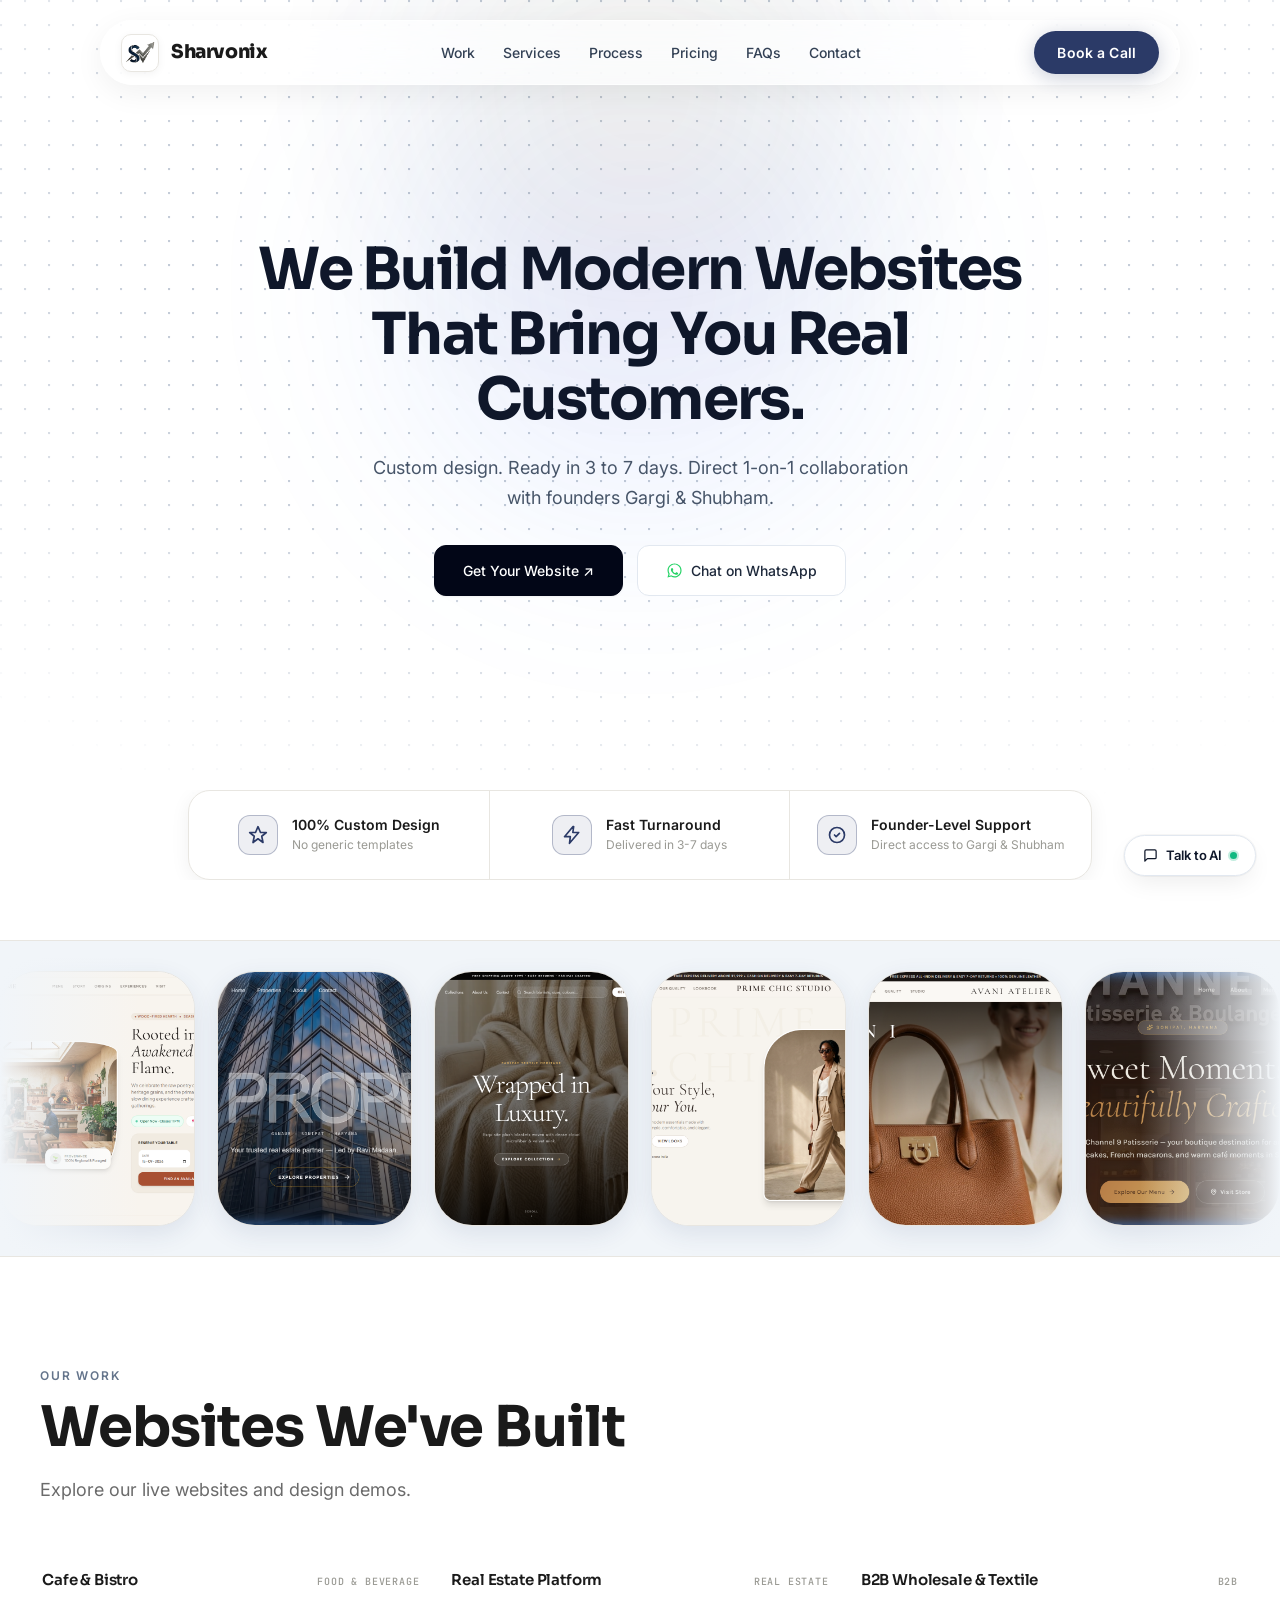
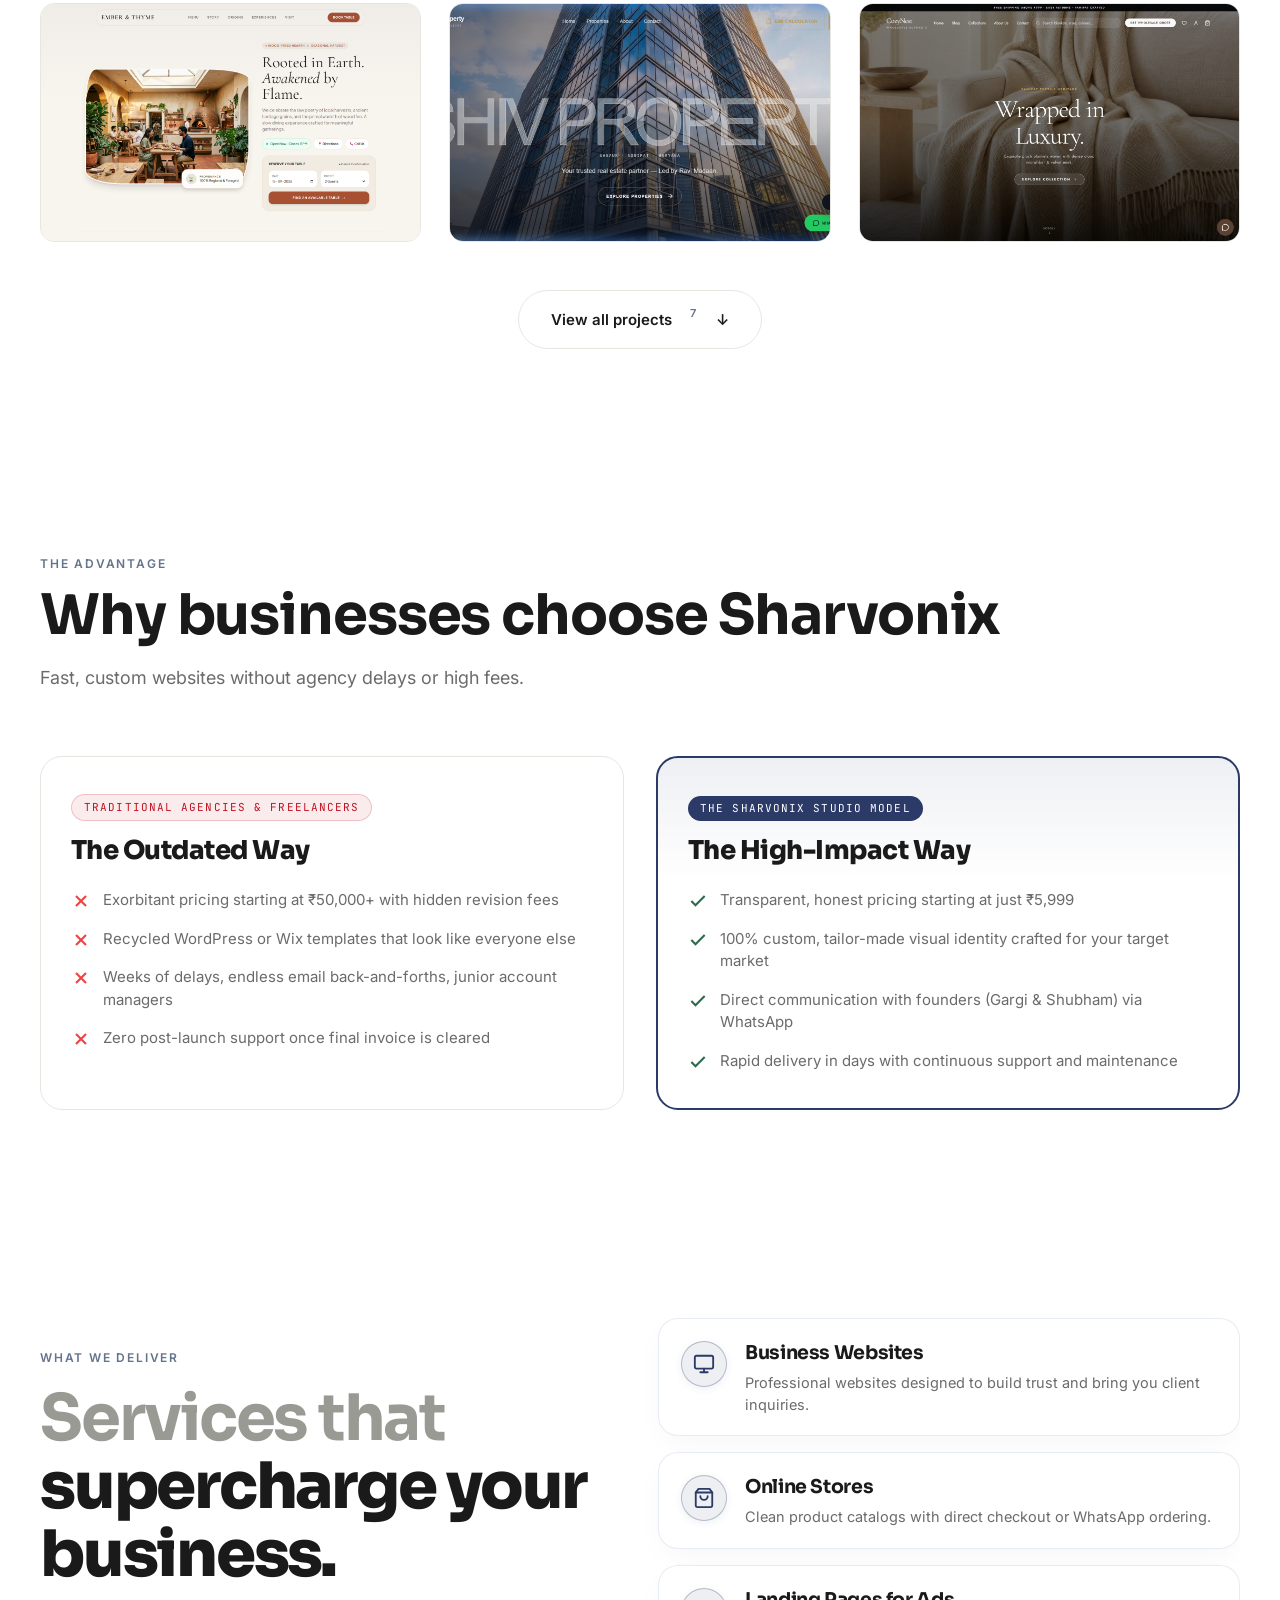
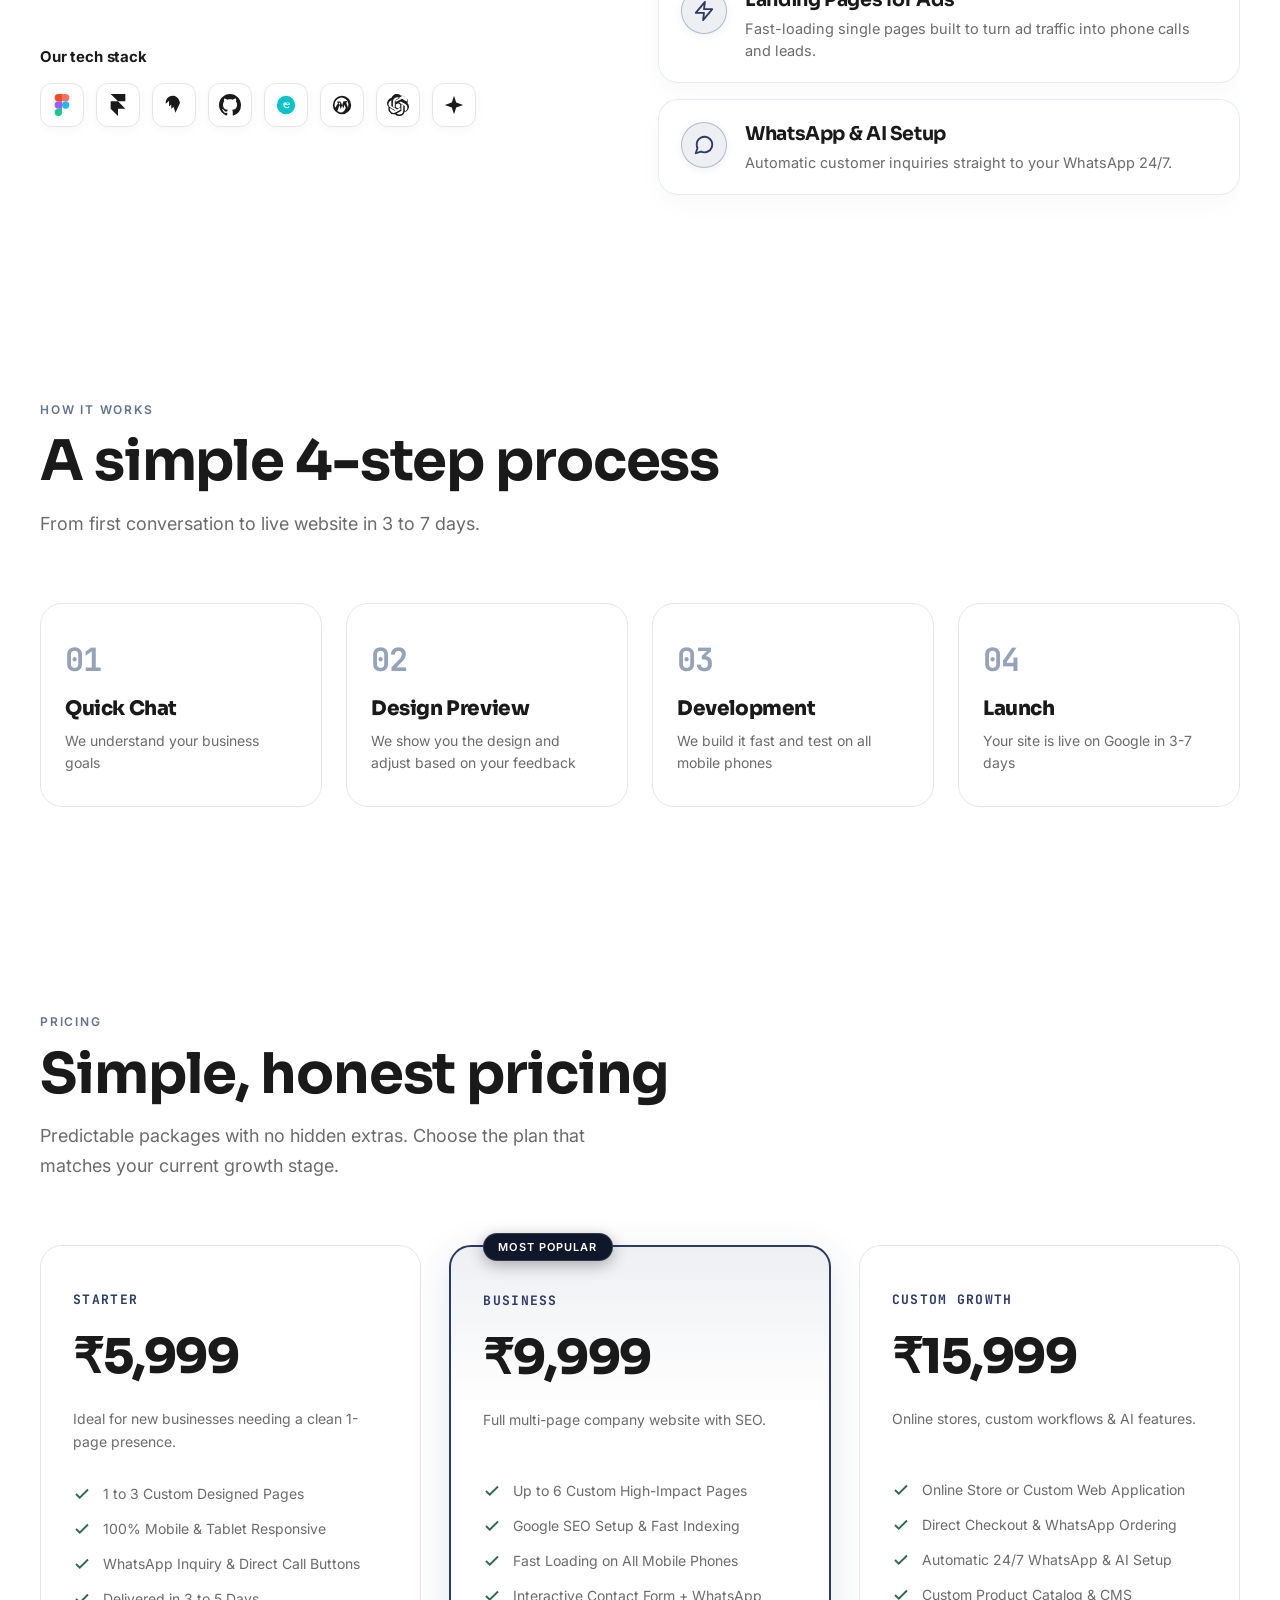
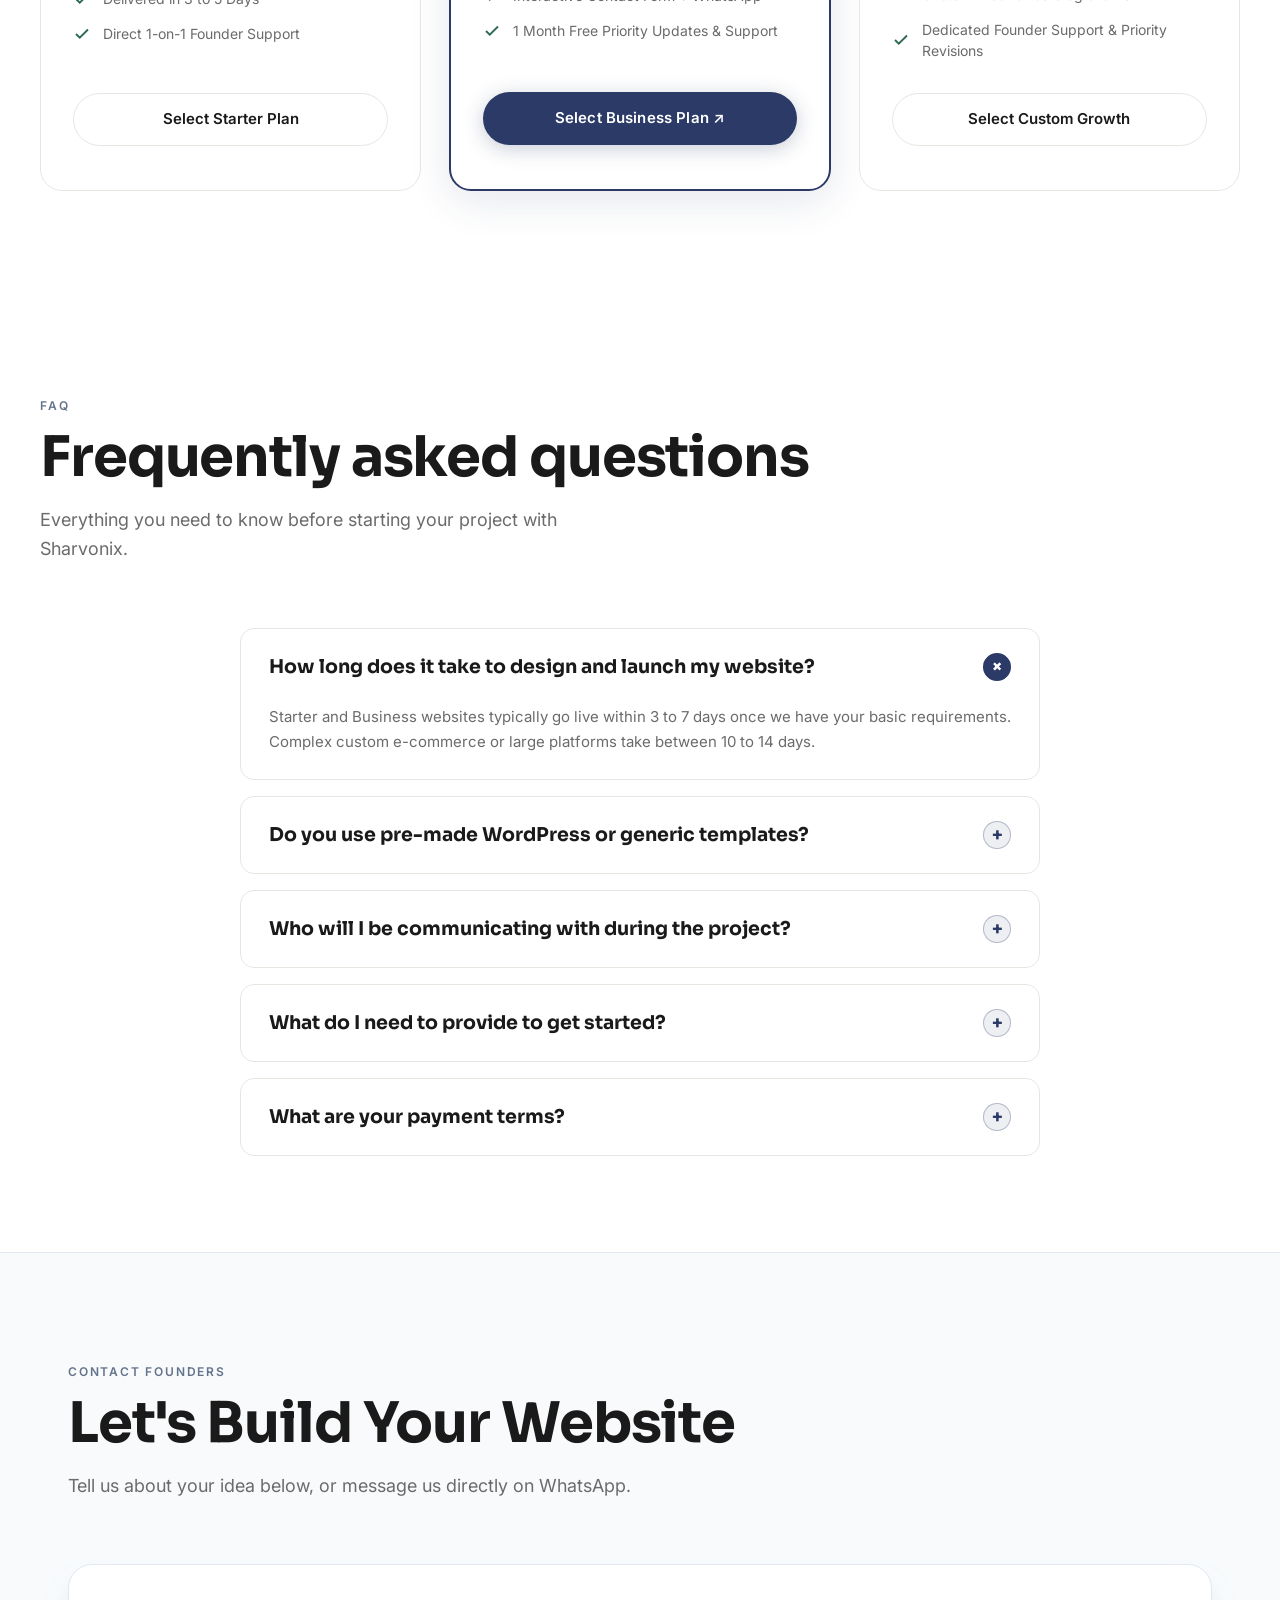
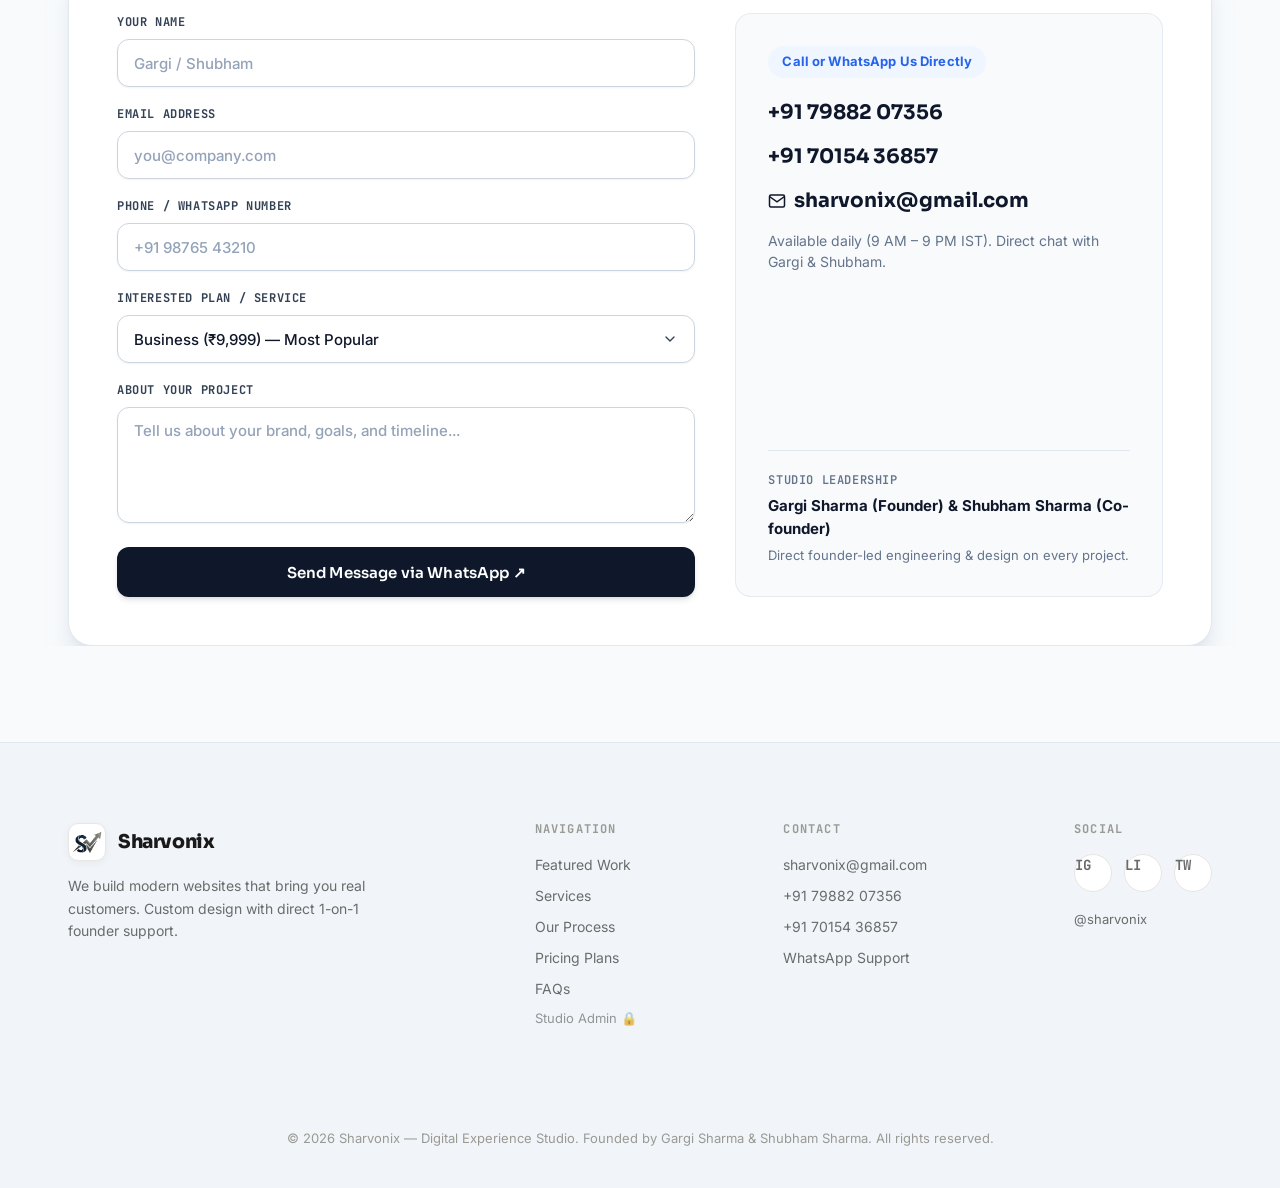
==== commit a4bb0d19: "feat: update AI system prompt for enhanced client consultation and language handling" ====
--- a/index.html
+++ b/index.html
@@ -195,7 +195,6 @@
     .section, section[id] {
       padding: 112px 0 96px 0;
       position: relative;
-      border-bottom: 1px solid var(--border-hairline);
       scroll-margin-top: 112px;
     }
 
@@ -1889,7 +1888,6 @@
     /* FOOTER */
     footer.site-footer {
       padding: 80px 0 40px;
-      border-top: 1px solid var(--border-hairline);
       background: var(--bg-alt);
     }
 
@@ -1899,6 +1897,12 @@
       justify-content: space-between;
       gap: 40px;
       margin-bottom: 60px;
+      max-width: var(--container);
+      margin-left: auto;
+      margin-right: auto;
+      padding-left: 28px;
+      padding-right: 28px;
+      box-sizing: border-box;
     }
 
     .footer-col h4 {
@@ -1951,7 +1955,6 @@
     }
 
     .footer-bottom-copy {
-      border-top: 1px solid var(--border-hairline);
       padding-top: 30px;
       text-align: center;
       font-size: 13px;
@@ -3809,7 +3812,7 @@
   </section>
 
   <!-- FOOTER -->
-  <footer class="site-footer wrap">
+  <footer class="site-footer">
     <div class="footer-main-row">
       <div style="max-width:320px;">
         <a href="#" class="nav-brand" style="margin-bottom:14px;">
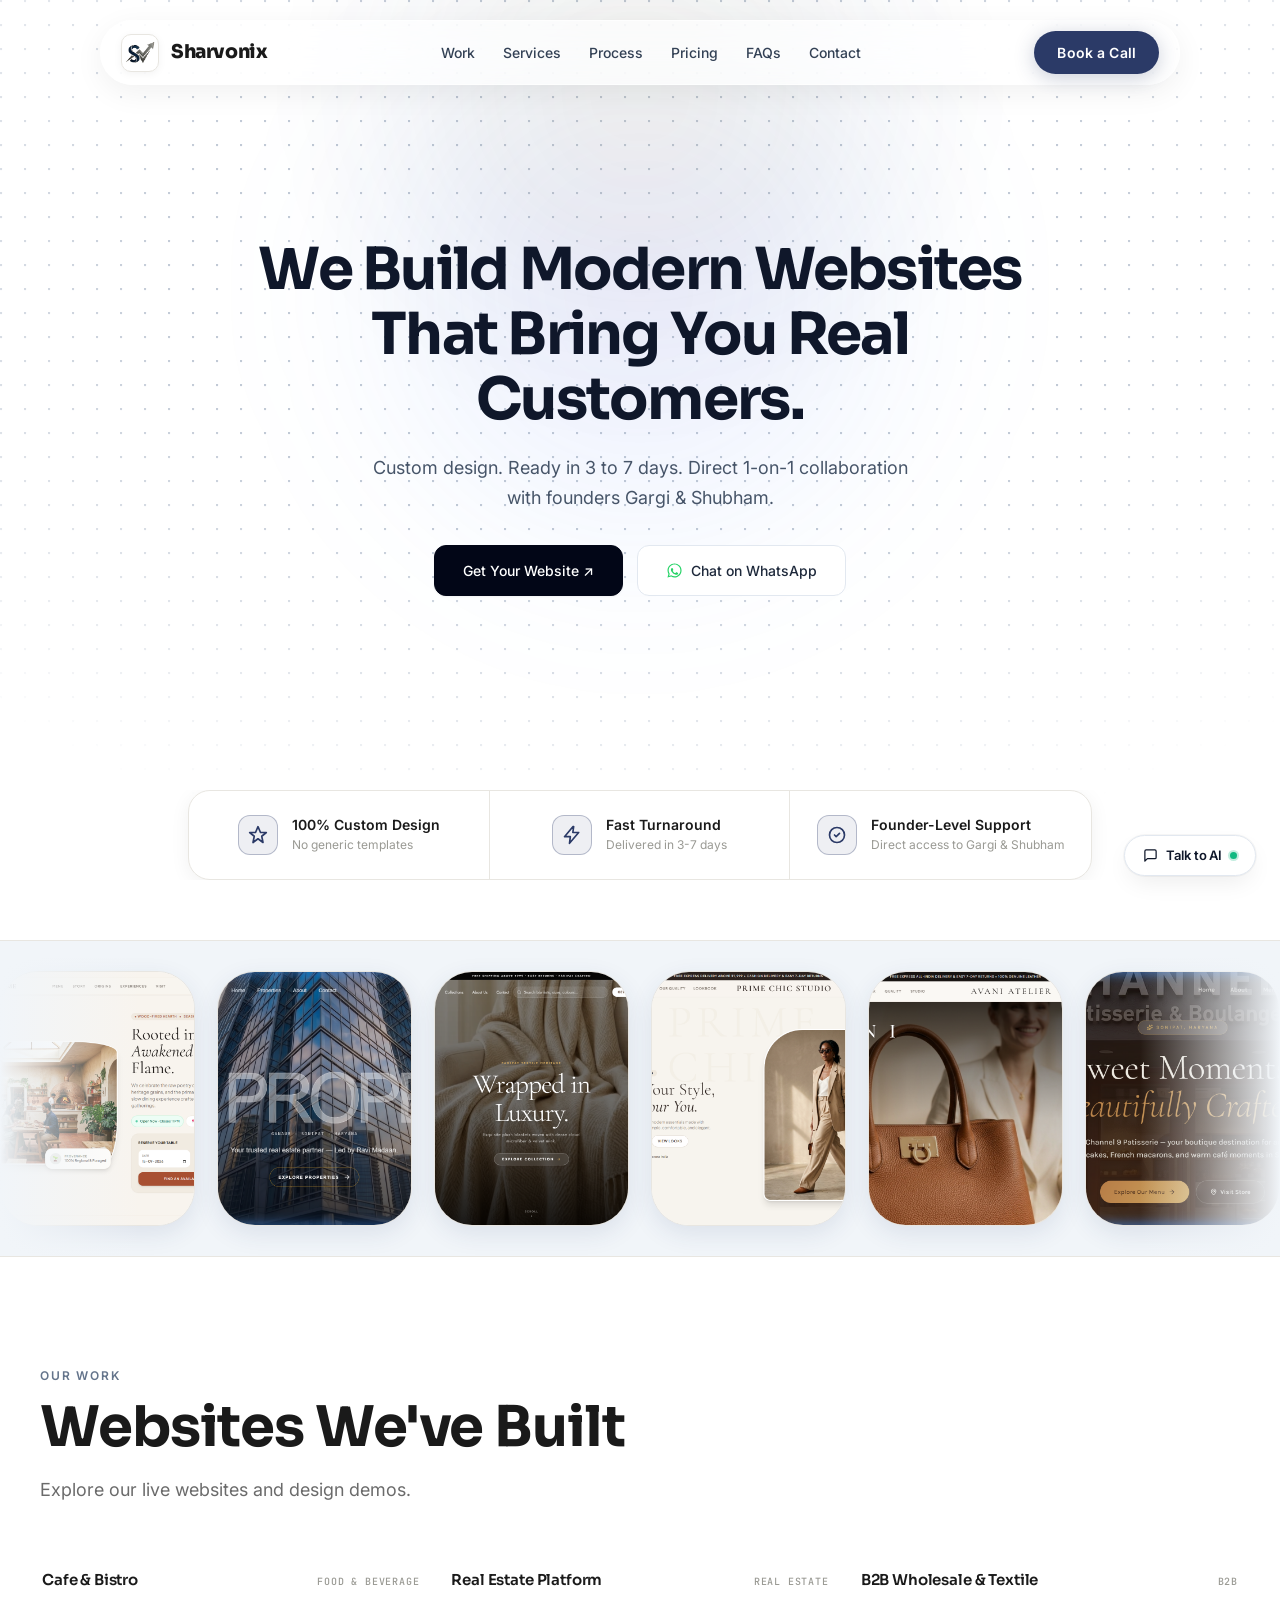
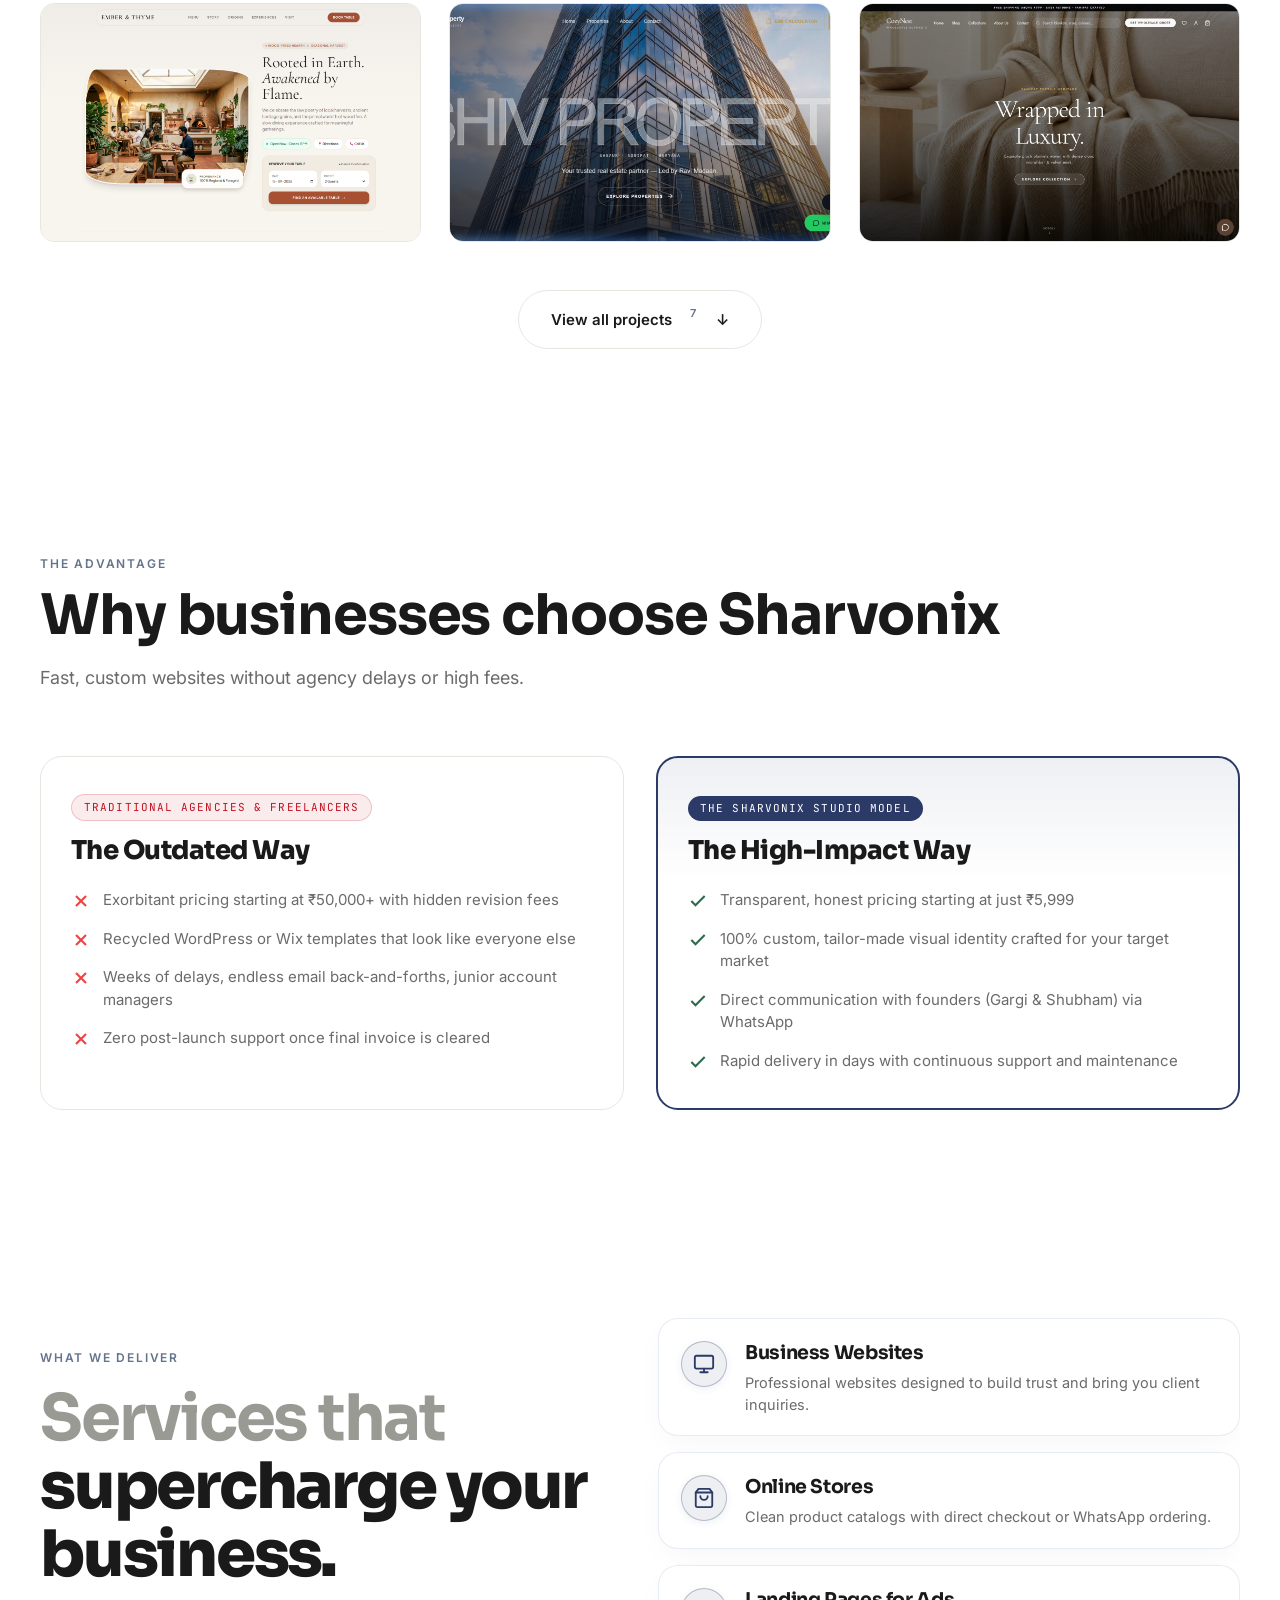
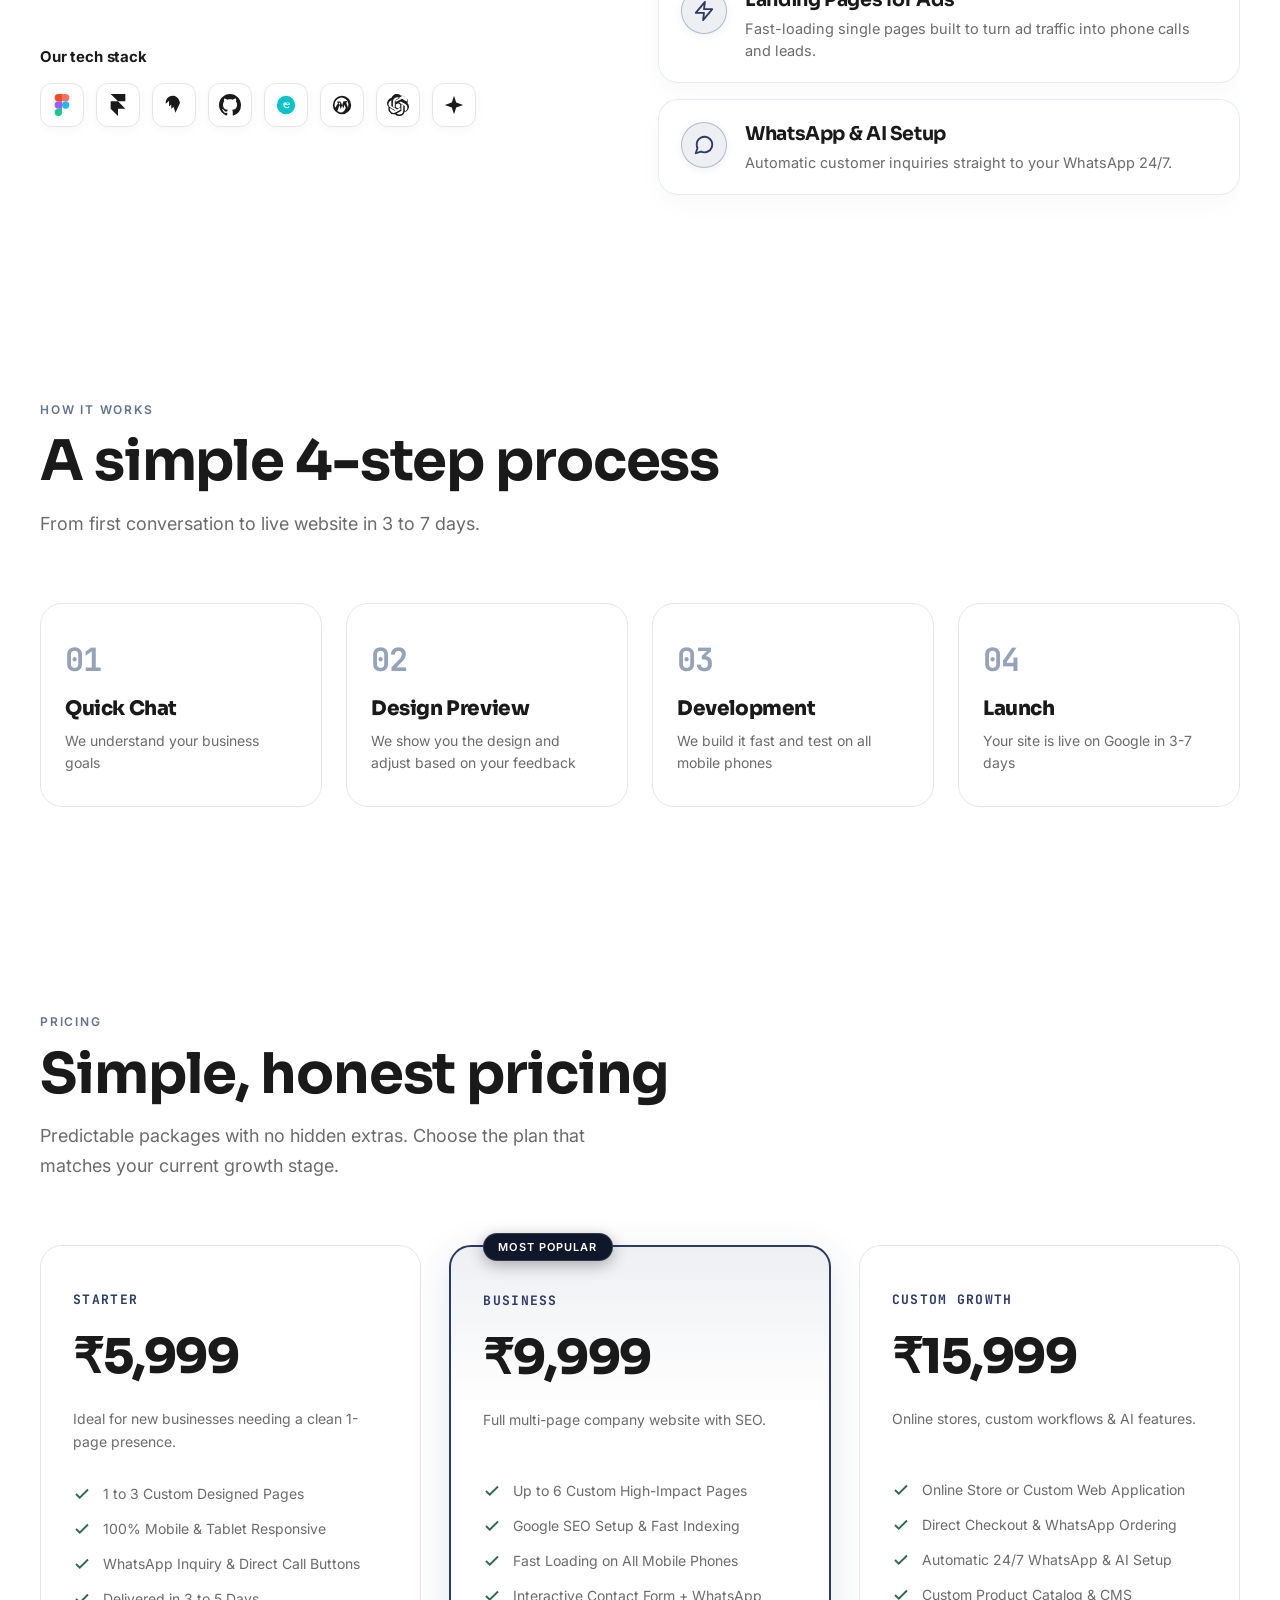
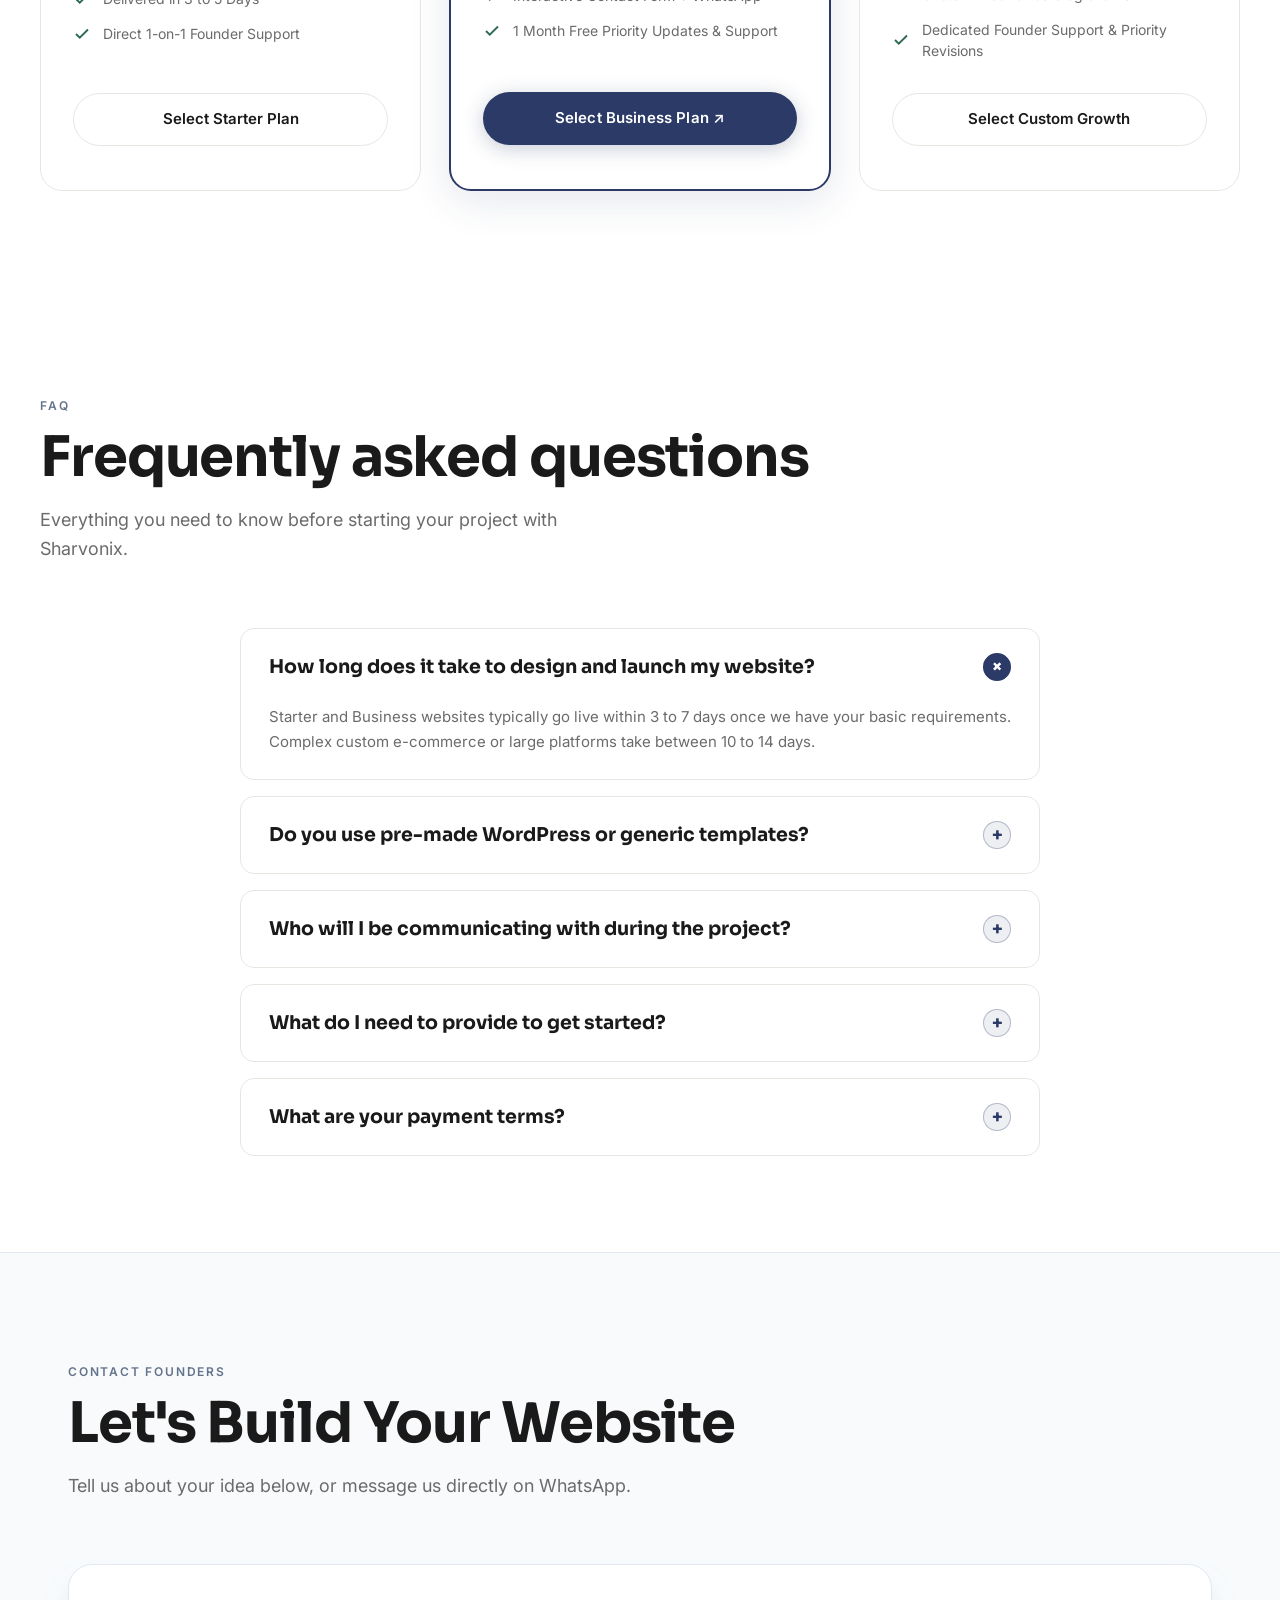
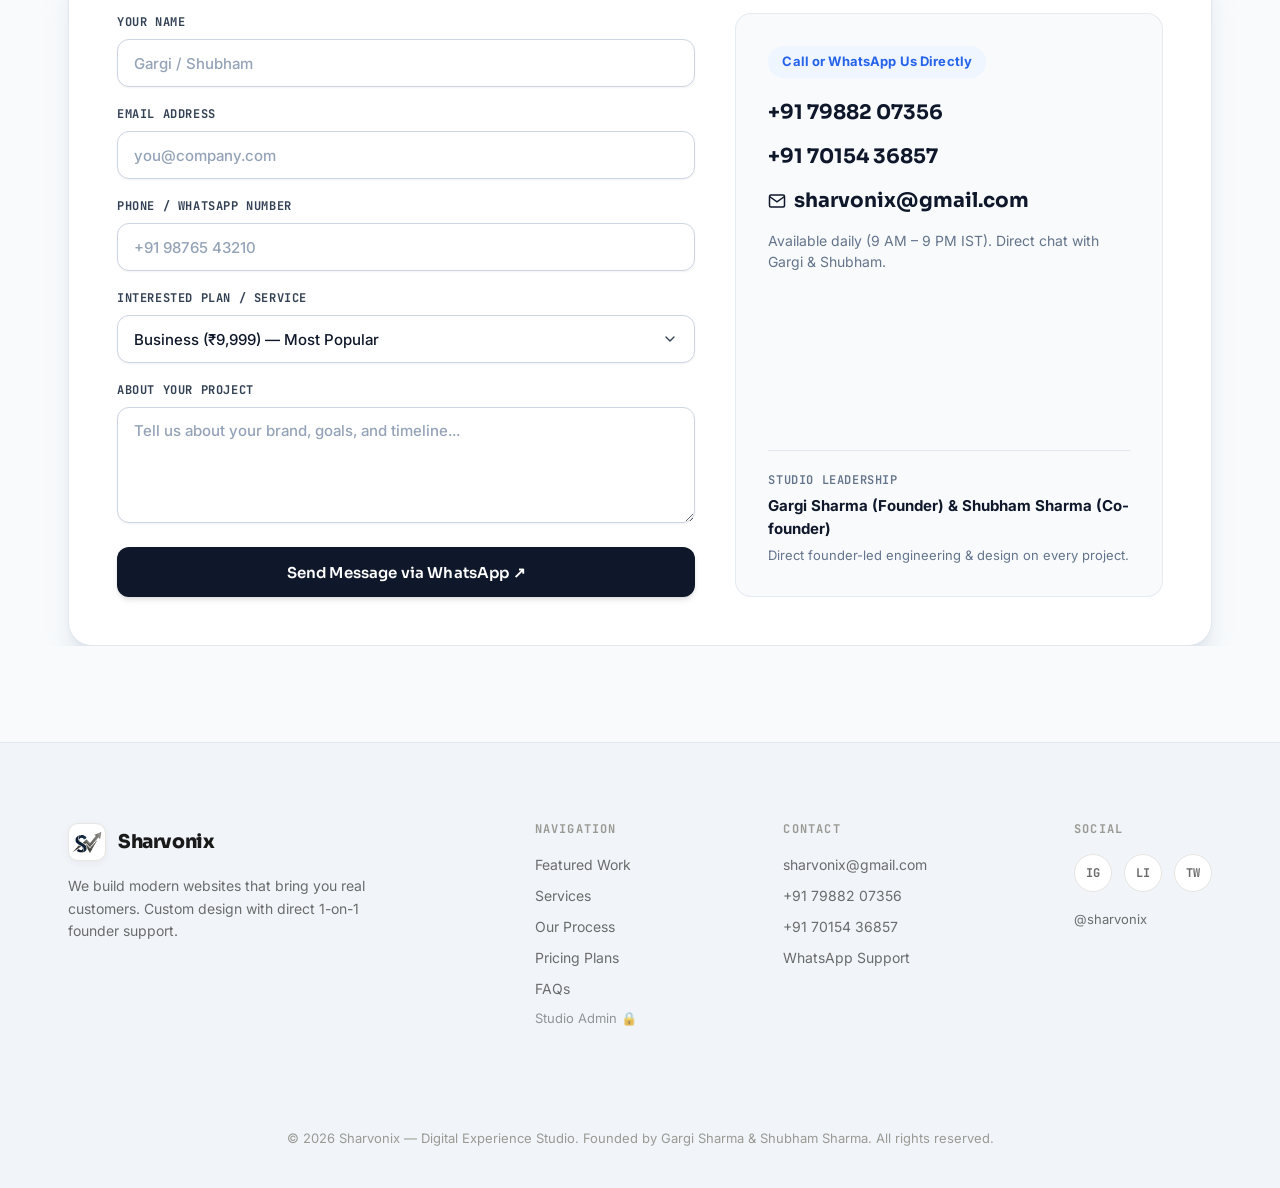
==== commit e43b169f: "fix: adjust social icon button styles for footer column layout" ====
--- a/index.html
+++ b/index.html
@@ -1931,7 +1931,7 @@
       gap: 12px;
     }
 
-    .social-icon-btn {
+    .footer-col a.social-icon-btn {
       width: 38px;
       height: 38px;
       border-radius: 50%;
@@ -1940,6 +1940,7 @@
       display: flex;
       align-items: center;
       justify-content: center;
+      flex-shrink: 0;
       font-family: var(--font-mono);
       font-size: 12px;
       font-weight: 700;
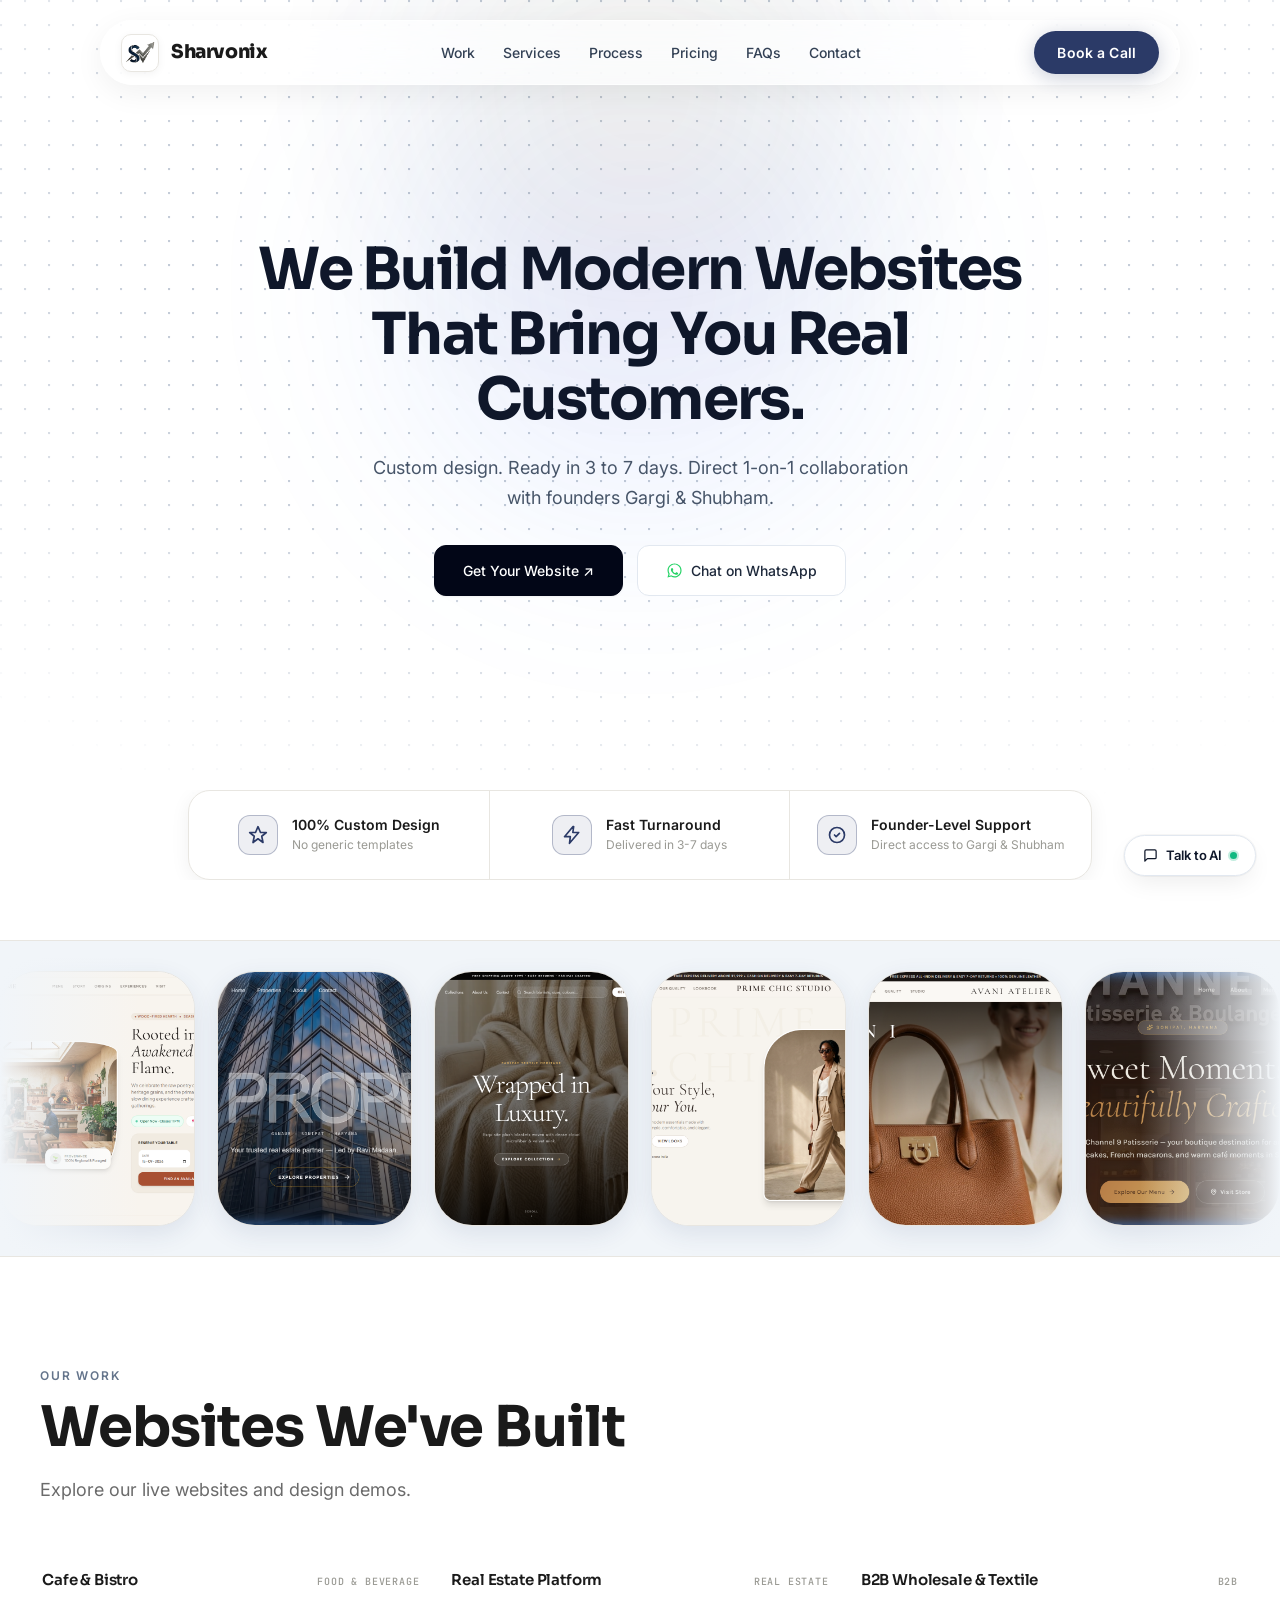
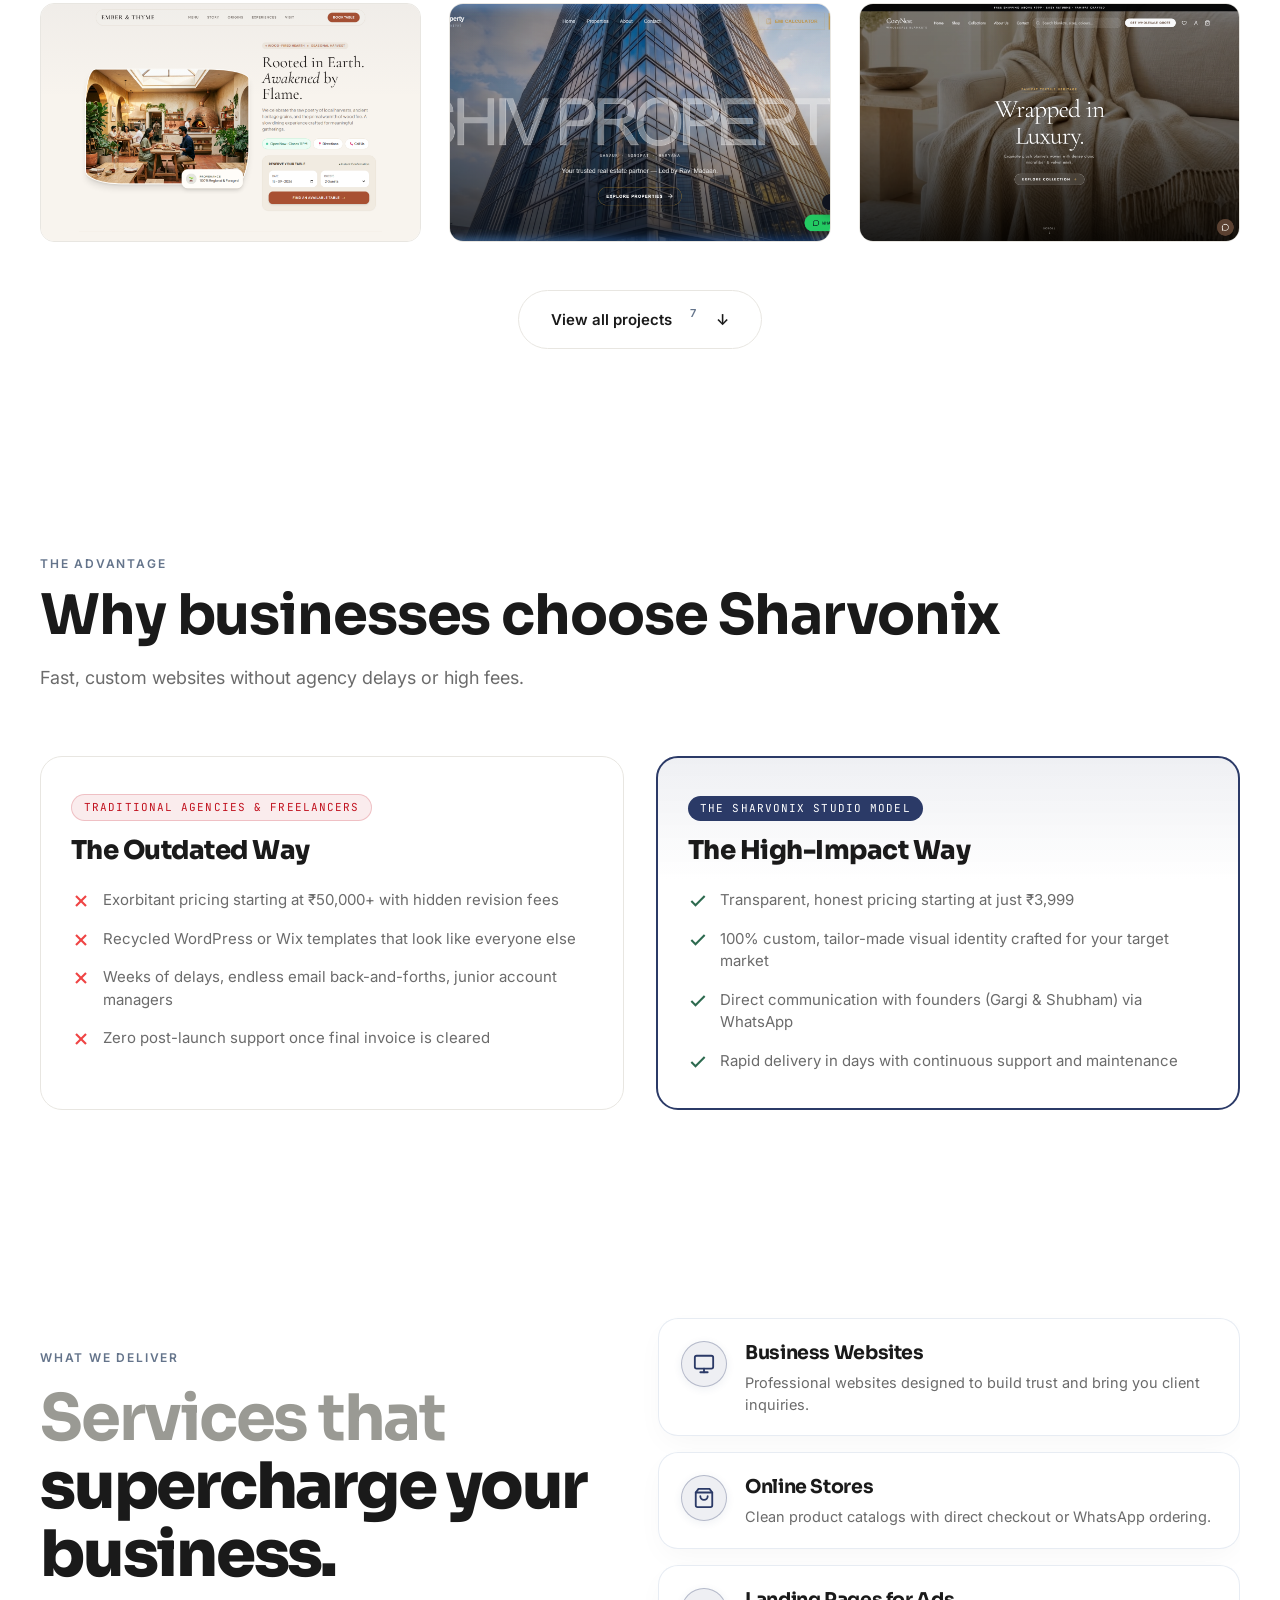
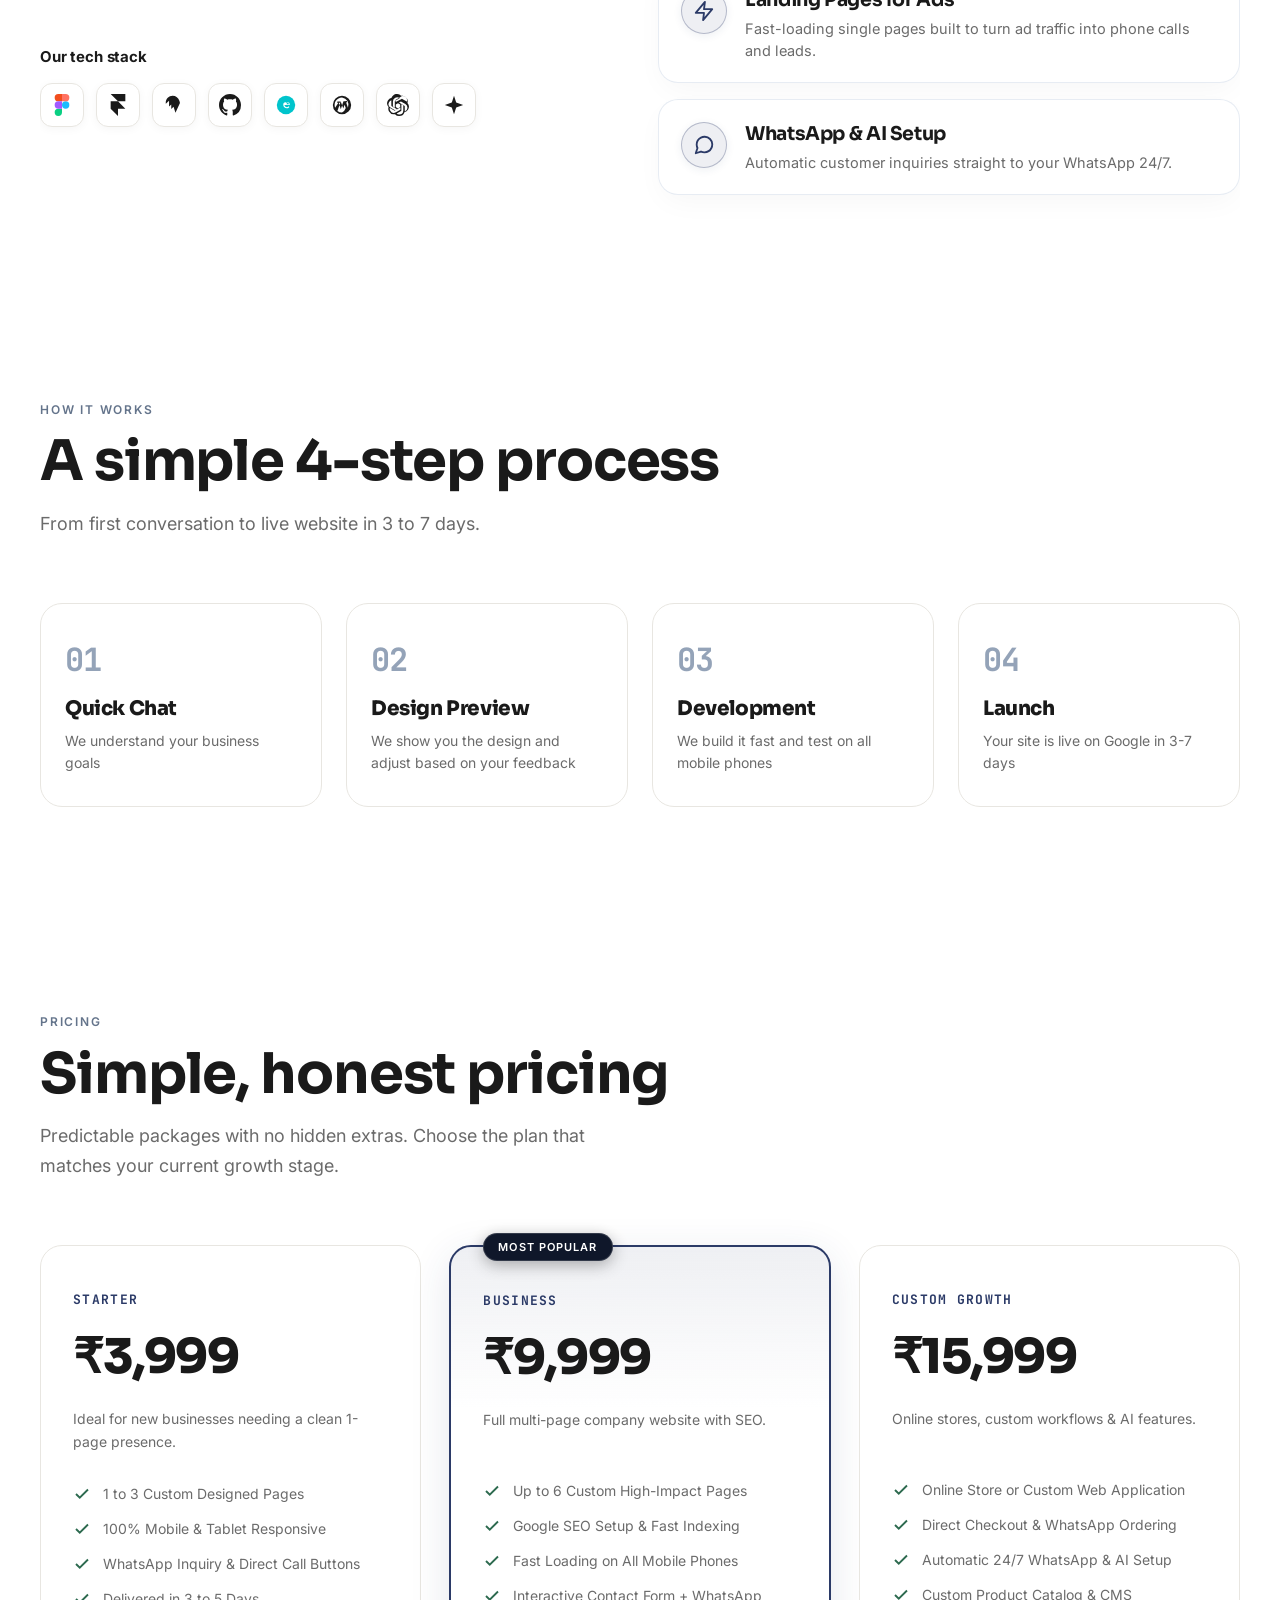
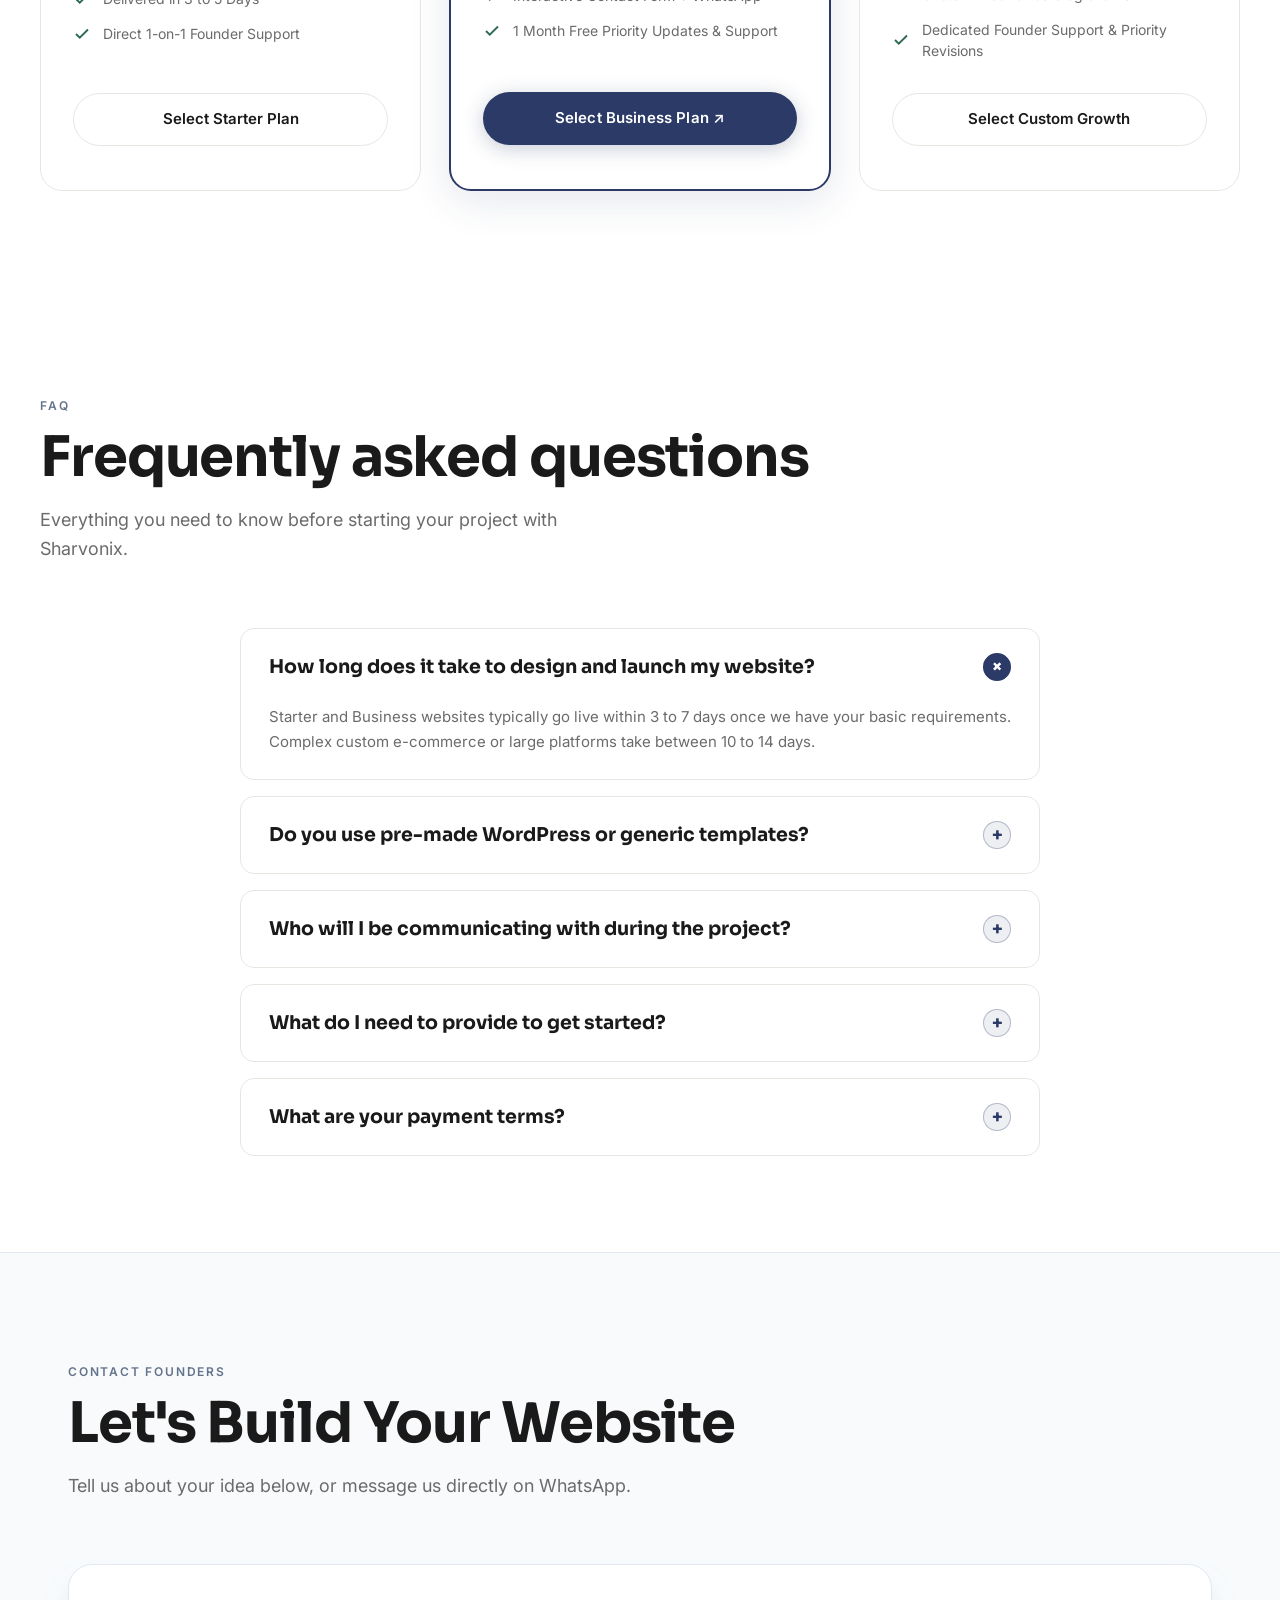
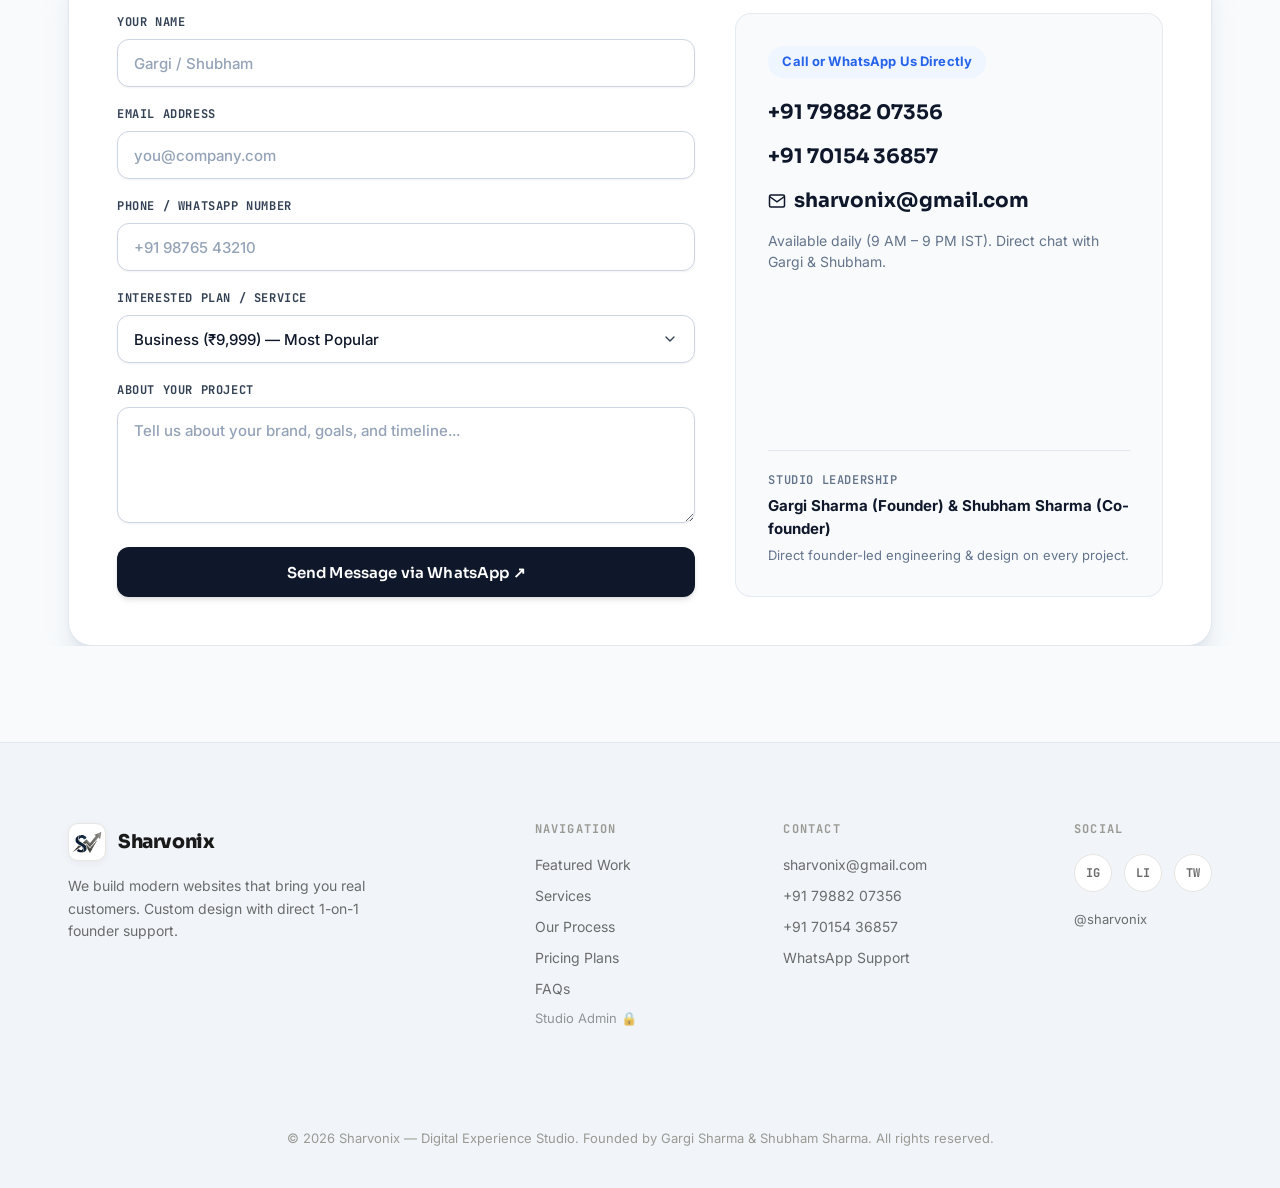
==== commit 5dae3d3d: "feat: update pricing for Starter Plan to ₹3,999 across all relevant files" ====
--- a/index.html
+++ b/index.html
@@ -8,7 +8,7 @@
   <link rel="icon" type="image/png" href="favicon.png">
   <link rel="icon" href="favicon.ico">
   <meta name="description"
-    content="Sharvonix builds modern websites that bring you real customers. Custom design, ready in 3 to 7 days with direct 1-on-1 collaboration with founders Gargi &amp; Shubham. Starting from ₹5,999.">
+    content="Sharvonix builds modern websites that bring you real customers. Custom design, ready in 3 to 7 days with direct 1-on-1 collaboration with founders Gargi &amp; Shubham. Starting from ₹3,999.">
   <link rel="preconnect" href="https://fonts.googleapis.com">
   <link rel="preconnect" href="https://fonts.gstatic.com" crossorigin>
   <link
@@ -3333,7 +3333,7 @@
             <svg viewBox="0 0 24 24" fill="none" stroke-width="2.5">
               <polyline points="20 6 9 17 4 12"></polyline>
             </svg>
-            <span>Transparent, honest pricing starting at just ₹5,999</span>
+            <span>Transparent, honest pricing starting at just ₹3,999</span>
           </li>
           <li>
             <svg viewBox="0 0 24 24" fill="none" stroke-width="2.5">
@@ -3547,7 +3547,7 @@
 
     <!-- Mobile Quick Plan Tabs Switcher -->
     <div class="mobile-pricing-tabs reveal" id="mobilePricingTabs">
-      <button class="pricing-tab-btn" onclick="selectPricingPlan(0)" id="tabPlan0">Starter (₹5.9k)</button>
+      <button class="pricing-tab-btn" onclick="selectPricingPlan(0)" id="tabPlan0">Starter (₹3.9k)</button>
       <button class="pricing-tab-btn active" onclick="selectPricingPlan(1)" id="tabPlan1">
         <span style="display:inline-block;width:6px;height:6px;border-radius:50%;background:#94a3b8;margin-right:5px;vertical-align:middle;"></span>Business (₹9.9k)
       </button>
@@ -3559,7 +3559,7 @@
       <div class="pricing-box" id="pricingCard0">
         <div>
           <div class="plan-tier-label">Starter</div>
-          <div class="plan-price-val">₹5,999</div>
+          <div class="plan-price-val">₹3,999</div>
           <p class="plan-desc-text">Ideal for new businesses needing a clean 1-page presence.</p>
           <ul class="plan-features-list">
             <li><svg viewBox="0 0 24 24" fill="none" stroke-width="2.5">
@@ -3579,7 +3579,7 @@
               </svg> Direct 1-on-1 Founder Support</li>
           </ul>
         </div>
-        <a href="https://wa.me/917988207356?text=Hi%20Sharvonix,%20I'm%20interested%20in%20the%20Starter%20Plan%20(₹5,999)."
+        <a href="https://wa.me/917988207356?text=Hi%20Sharvonix,%20I'm%20interested%20in%20the%20Starter%20Plan%20(₹3,999)."
           target="_blank" class="btn btn-outline" style="width:100%;">
           Select Starter Plan
         </a>
@@ -3752,7 +3752,7 @@
             <label for="projectTier">Interested Plan / Service</label>
             <select id="projectTier">
               <option value="Business (₹9,999) — Most Popular">Business (₹9,999) — Most Popular</option>
-              <option value="Starter (₹5,999)">Starter (₹5,999)</option>
+              <option value="Starter (₹3,999)">Starter (₹3,999)</option>
               <option value="Custom Growth (₹15,999)">Custom Growth (₹15,999)</option>
               <option value="Custom Project Inquiry">Custom Project Inquiry</option>
             </select>
@@ -4387,7 +4387,7 @@
 
       // Packages & Pricing
       if (q.includes('price') || q.includes('cost') || q.includes('package') || q.includes('plan') || q.includes('rate') || q.includes('fee')) {
-        appendChatMsg(`Here are our packages:<br>• <b>Starter:</b> ₹5,999 (Ideal for new businesses needing a clean 1-page presence)<br>• <b>Business — Most Popular:</b> ₹9,999 (Full multi-page company website with SEO)<br>• <b>Custom Growth:</b> ₹15,999 (Online stores, custom workflows & AI features)<br><br><a href="https://wa.me/917988207356?text=Hi%20Sharvonix,%20I%20want%20to%20build%20a%20website" target="_blank" style="color:#25D366; font-weight:700;">Chat with founders on WhatsApp ↗</a>`, 'bot');
+        appendChatMsg(`Here are our packages:<br>• <b>Starter:</b> ₹3,999 (Ideal for new businesses needing a clean 1-page presence)<br>• <b>Business — Most Popular:</b> ₹9,999 (Full multi-page company website with SEO)<br>• <b>Custom Growth:</b> ₹15,999 (Online stores, custom workflows & AI features)<br><br><a href="https://wa.me/917988207356?text=Hi%20Sharvonix,%20I%20want%20to%20build%20a%20website" target="_blank" style="color:#25D366; font-weight:700;">Chat with founders on WhatsApp ↗</a>`, 'bot');
         return;
       }
 
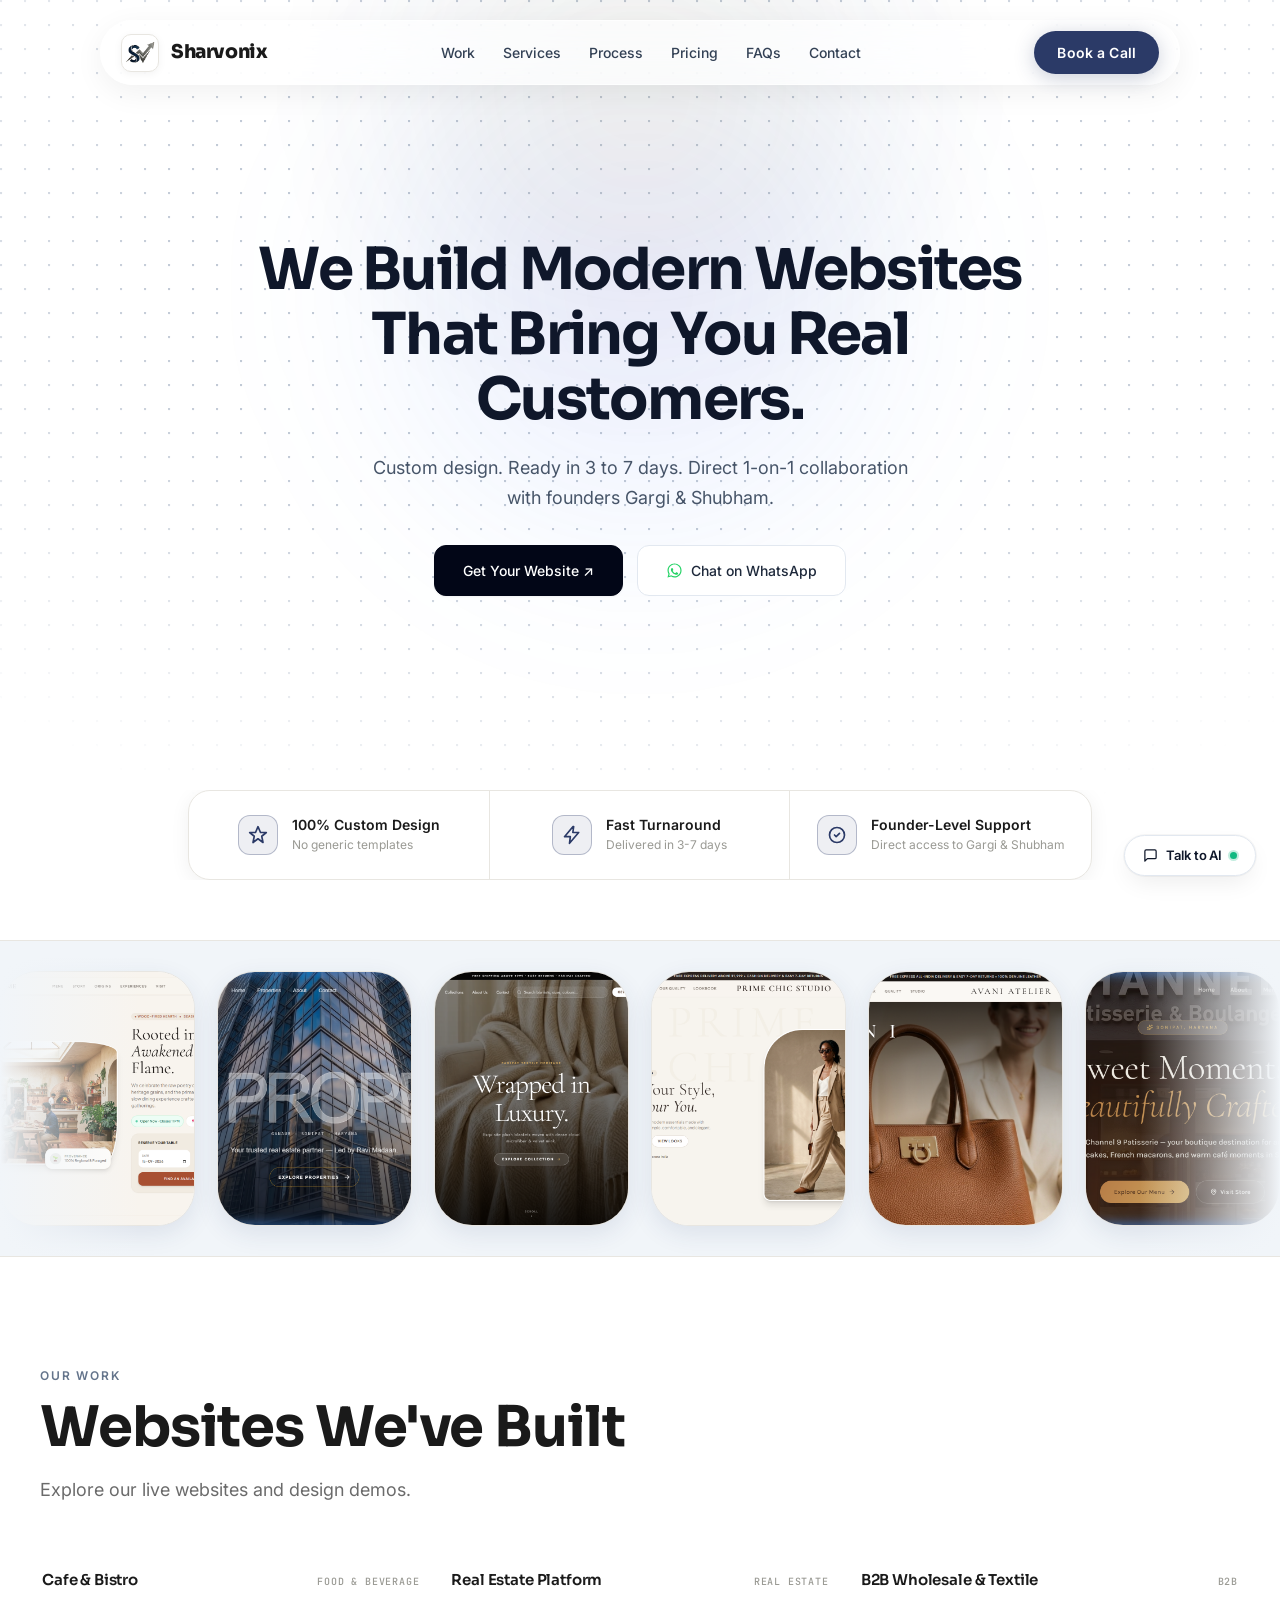
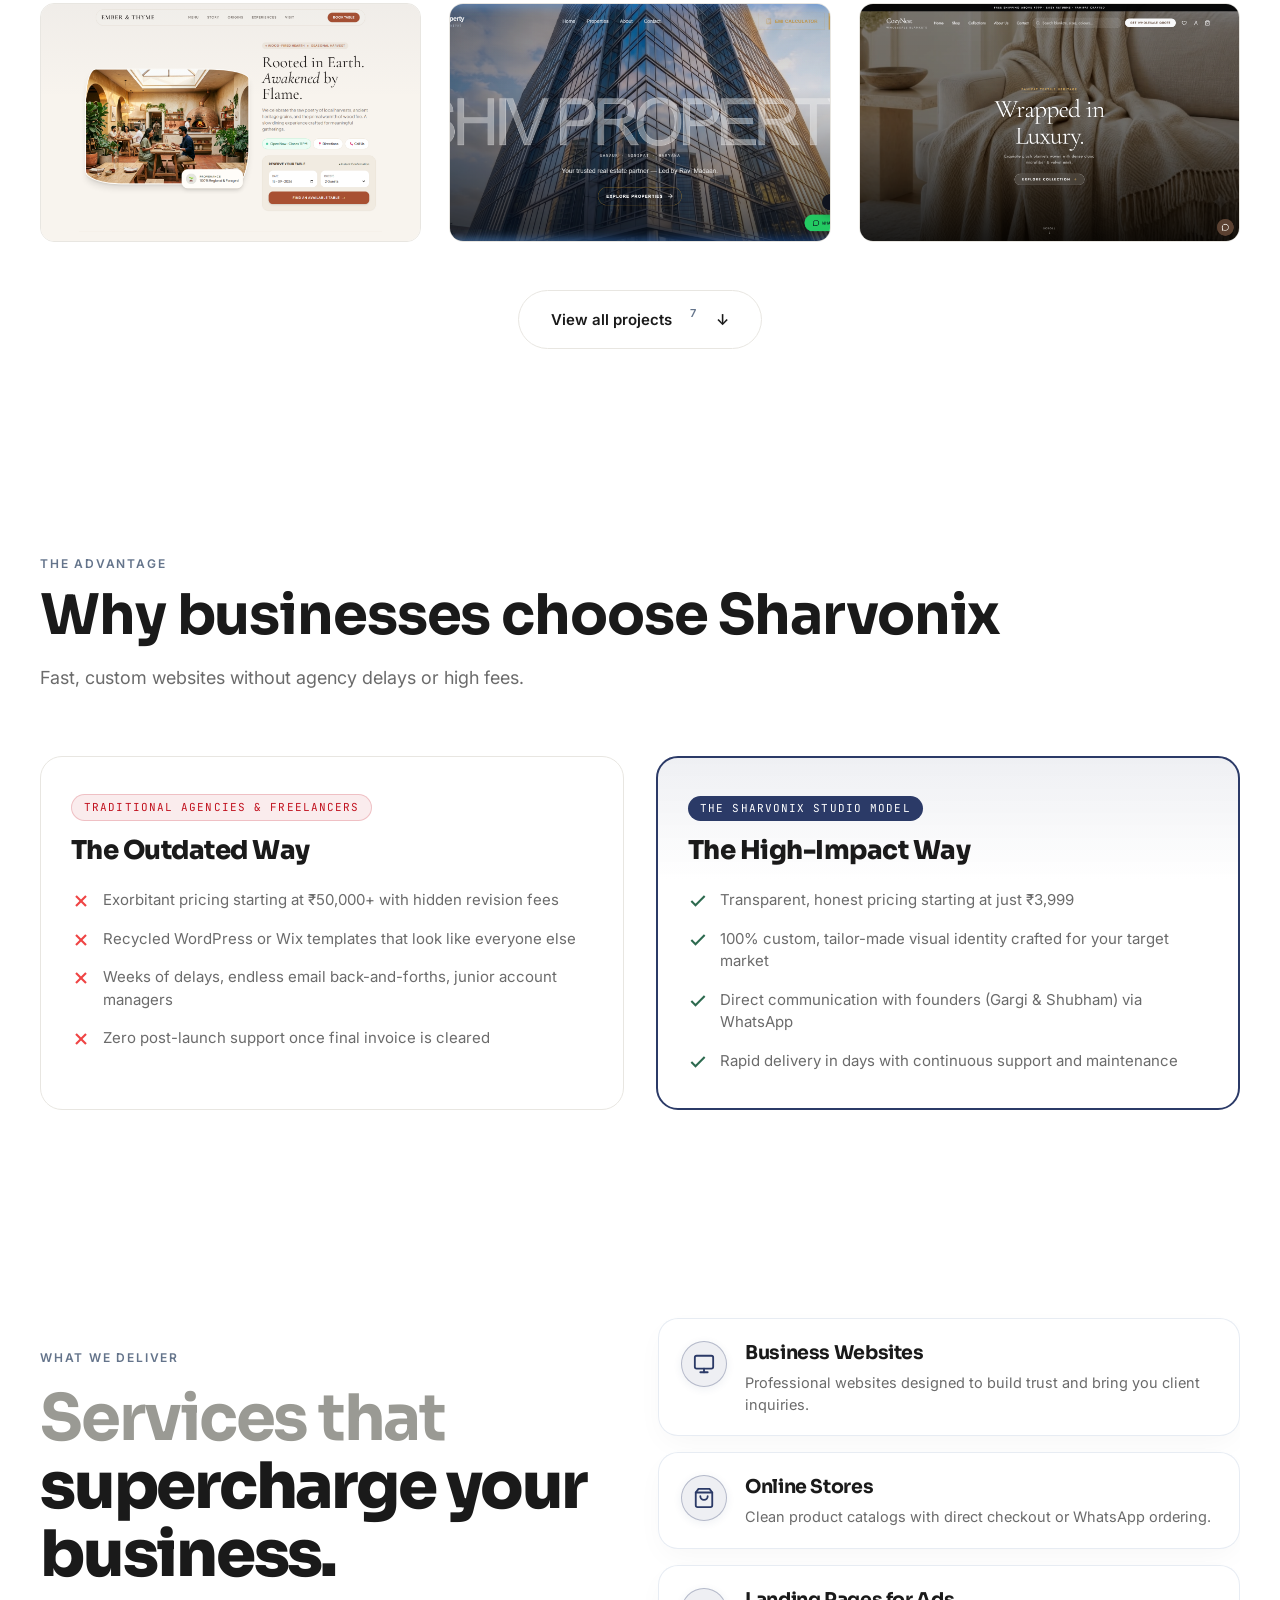
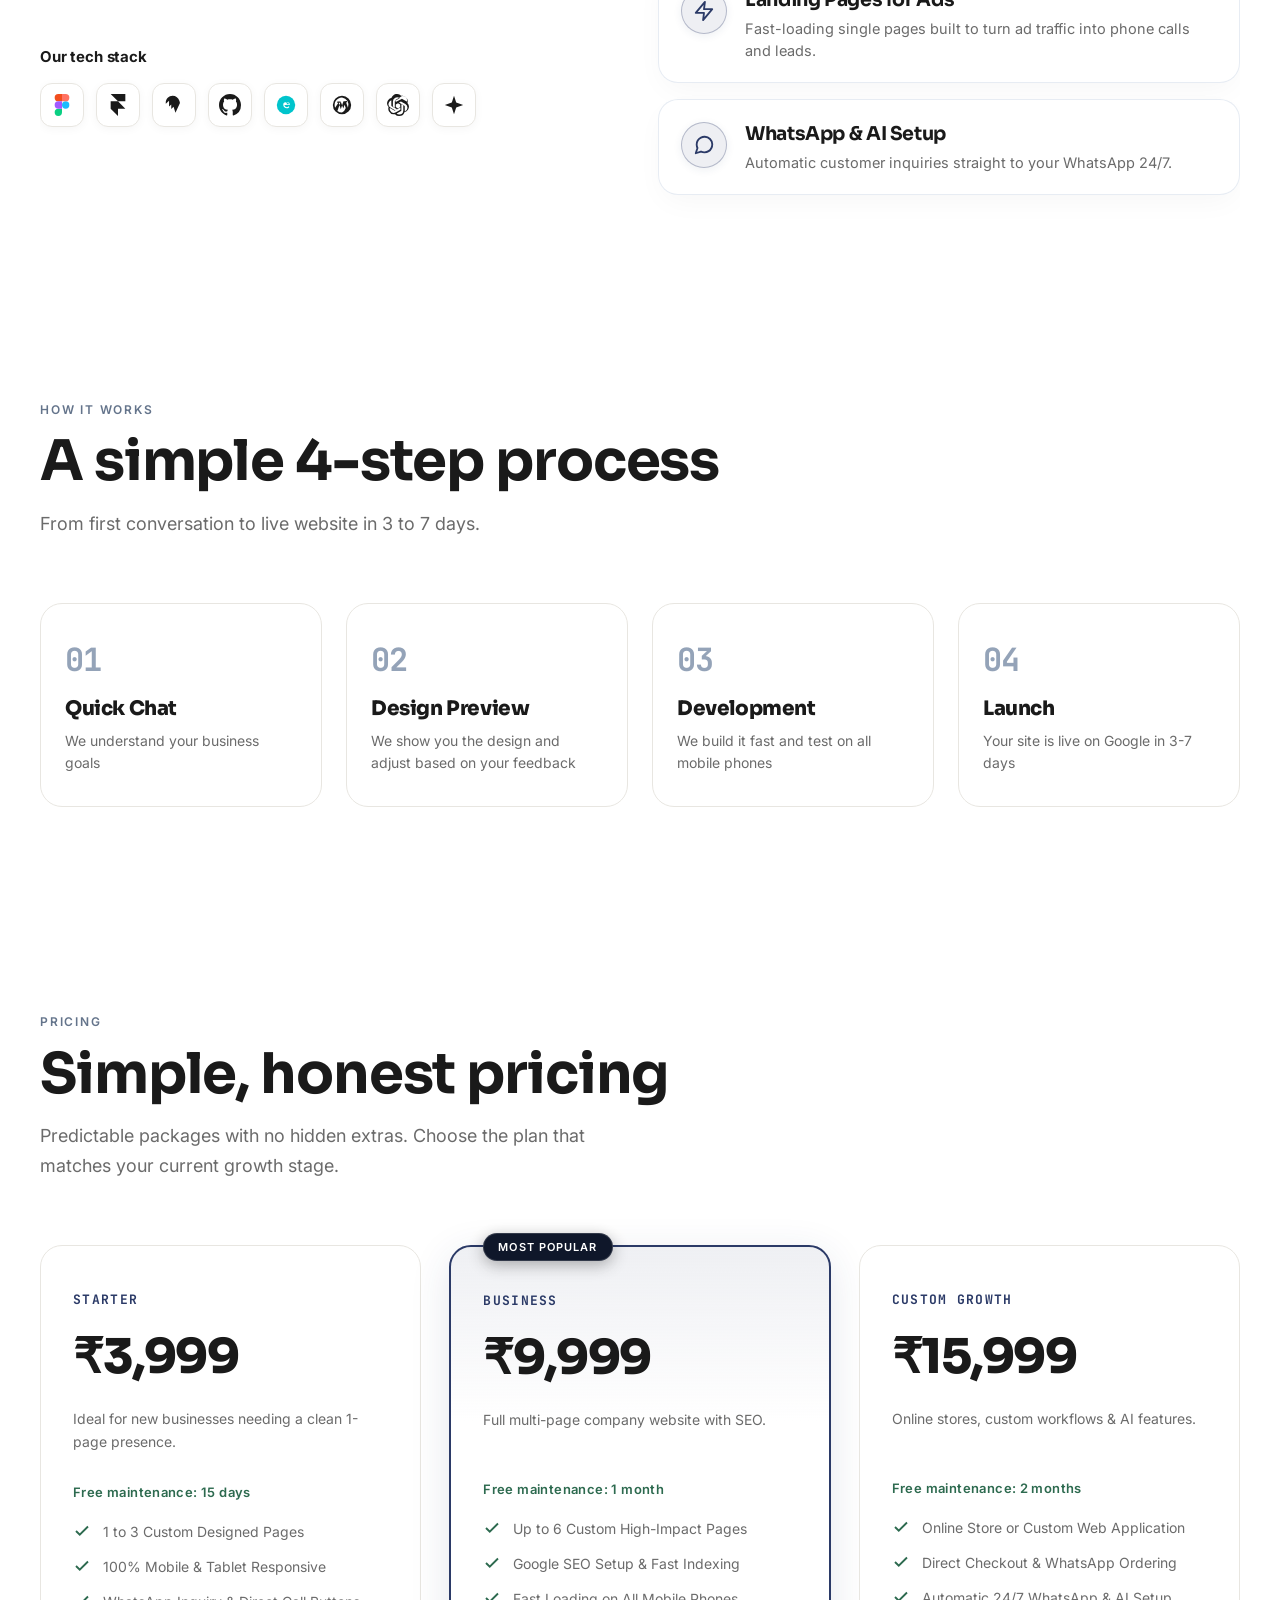
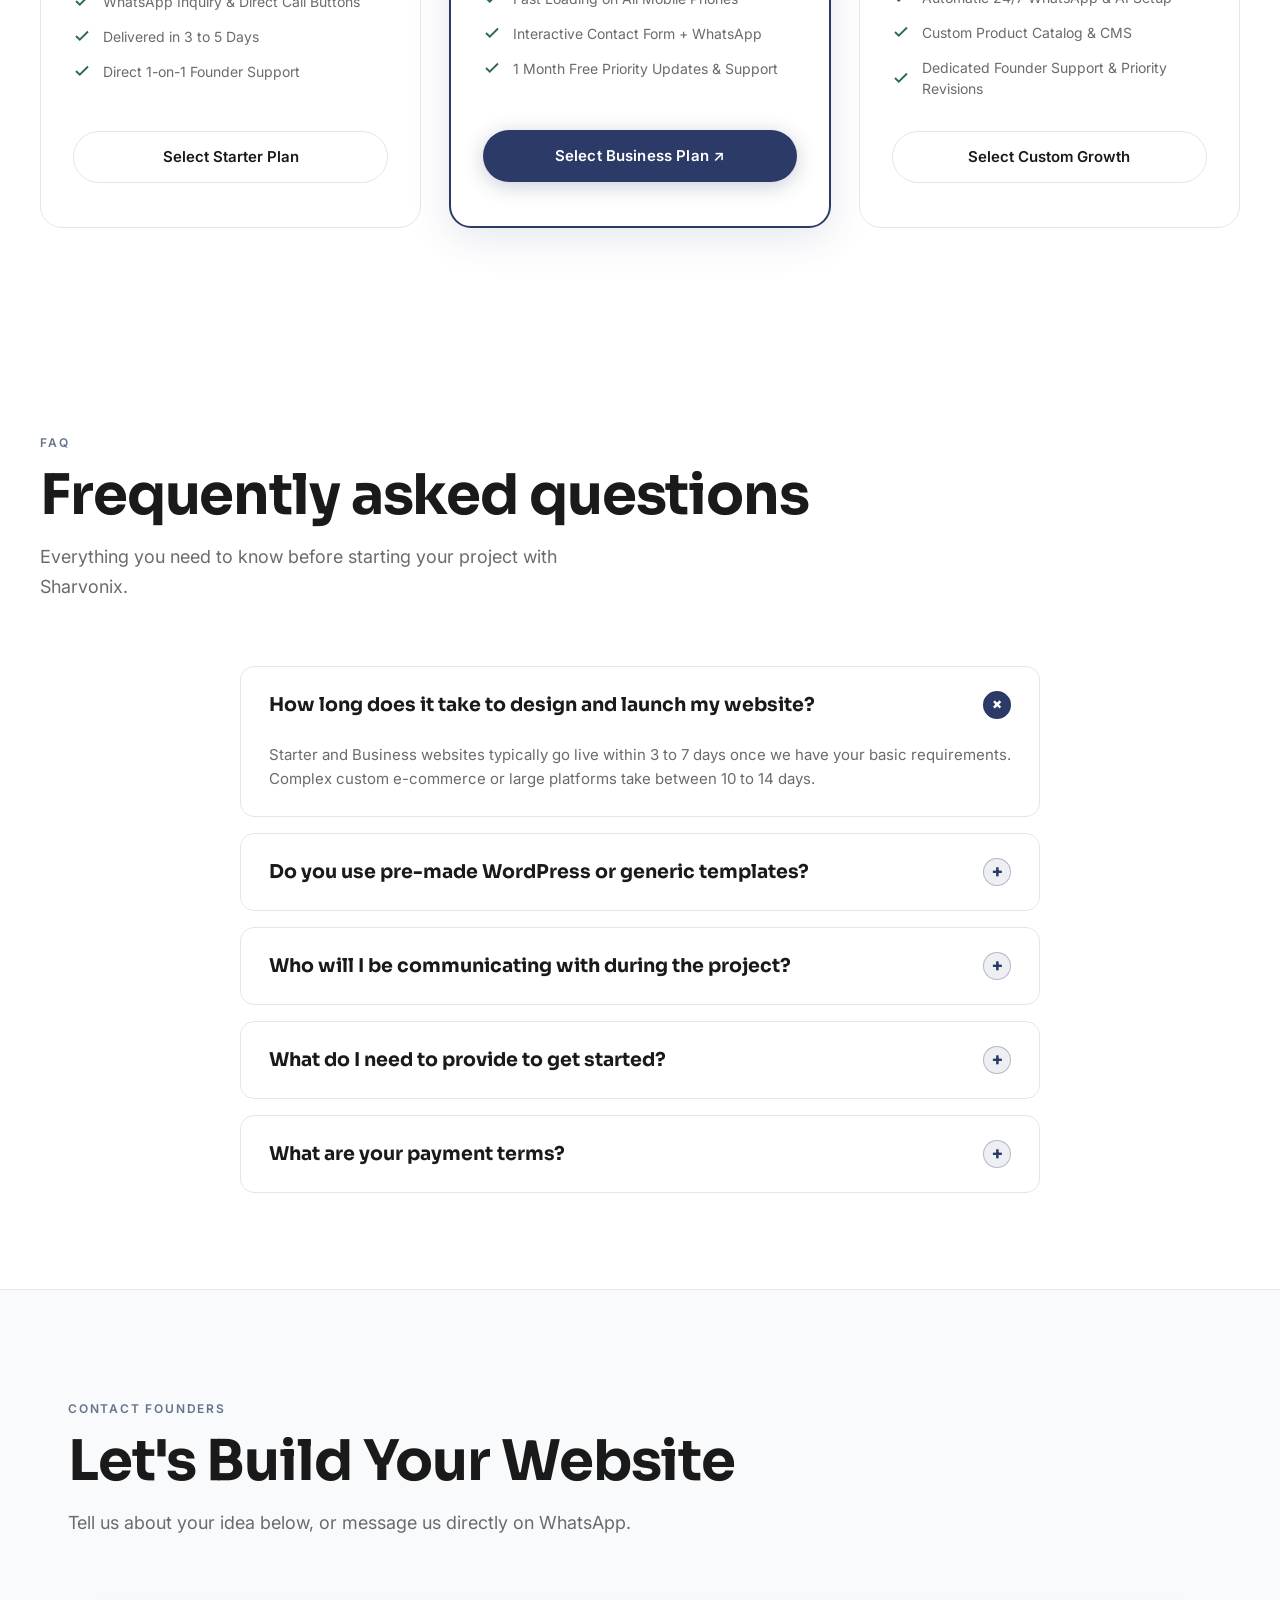
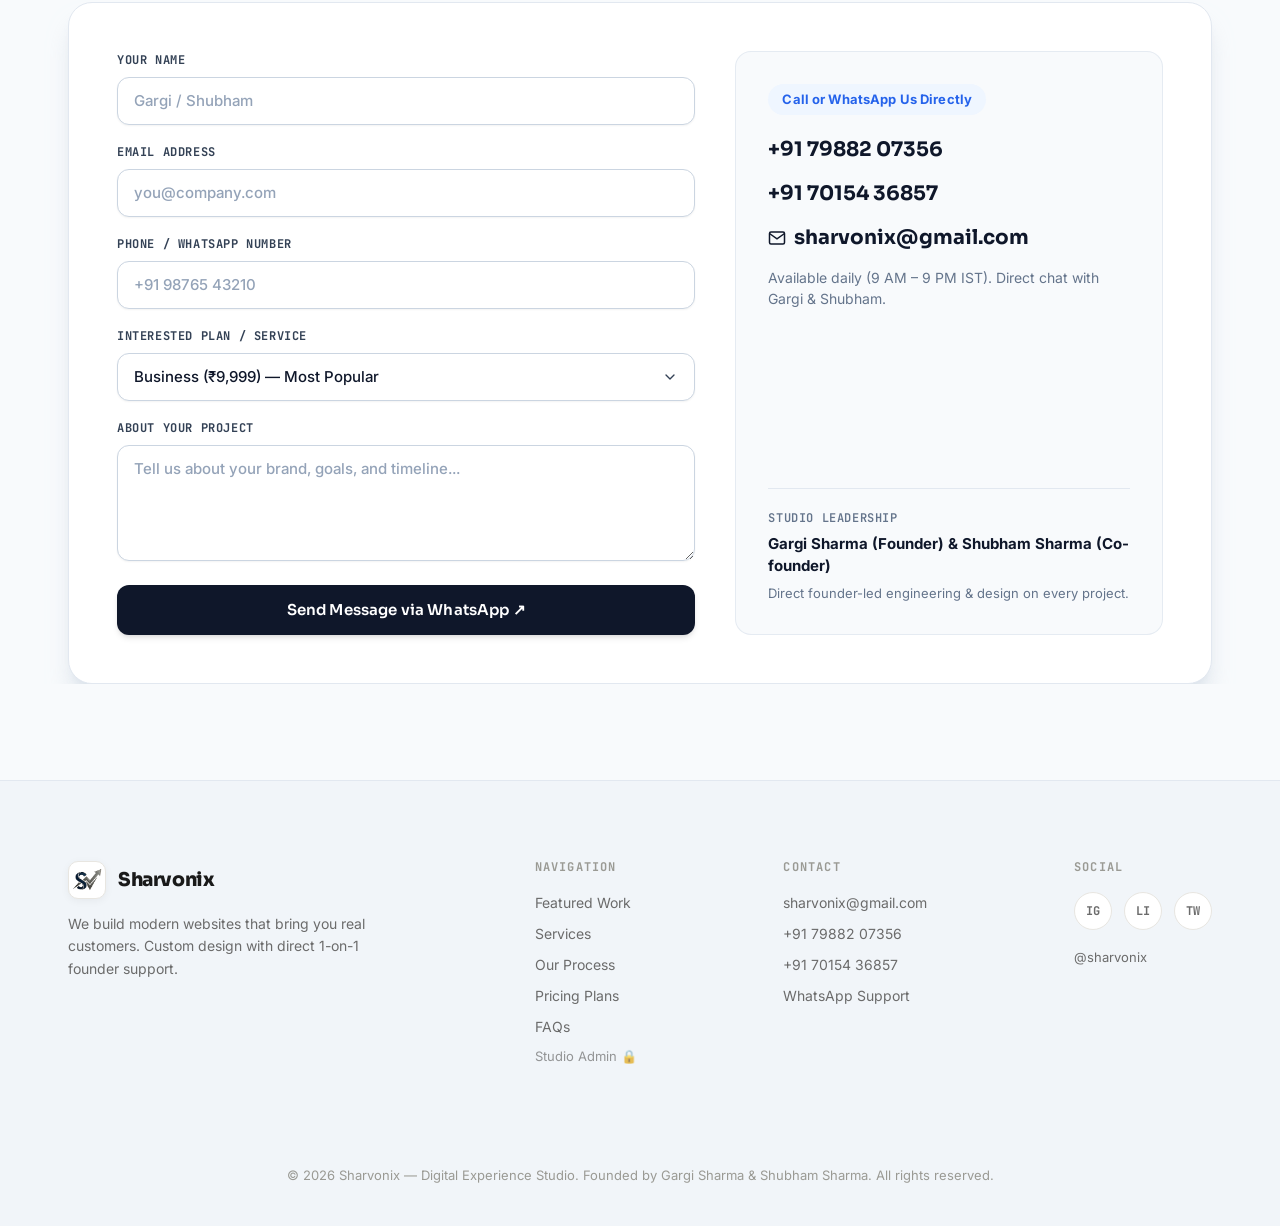
==== commit 1f84b08a: "feat: add free maintenance details for pricing plans" ====
--- a/index.html
+++ b/index.html
@@ -3561,6 +3561,7 @@
           <div class="plan-tier-label">Starter</div>
           <div class="plan-price-val">₹3,999</div>
           <p class="plan-desc-text">Ideal for new businesses needing a clean 1-page presence.</p>
+          <div style="margin-bottom:18px; font-size:13px; font-weight:600; color:var(--accent-green); letter-spacing:0.03em;">Free maintenance: 15 days</div>
           <ul class="plan-features-list">
             <li><svg viewBox="0 0 24 24" fill="none" stroke-width="2.5">
                 <polyline points="20 6 9 17 4 12" />
@@ -3592,6 +3593,7 @@
           <div class="plan-tier-label">Business</div>
           <div class="plan-price-val">₹9,999</div>
           <p class="plan-desc-text">Full multi-page company website with SEO.</p>
+          <div style="margin-bottom:18px; font-size:13px; font-weight:600; color:var(--accent-green); letter-spacing:0.03em;">Free maintenance: 1 month</div>
           <ul class="plan-features-list">
             <li><svg viewBox="0 0 24 24" fill="none" stroke-width="2.5">
                 <polyline points="20 6 9 17 4 12" />
@@ -3622,6 +3624,7 @@
           <div class="plan-tier-label">Custom Growth</div>
           <div class="plan-price-val">₹15,999</div>
           <p class="plan-desc-text">Online stores, custom workflows &amp; AI features.</p>
+          <div style="margin-bottom:18px; font-size:13px; font-weight:600; color:var(--accent-green); letter-spacing:0.03em;">Free maintenance: 2 months</div>
           <ul class="plan-features-list">
             <li><svg viewBox="0 0 24 24" fill="none" stroke-width="2.5">
                 <polyline points="20 6 9 17 4 12" />
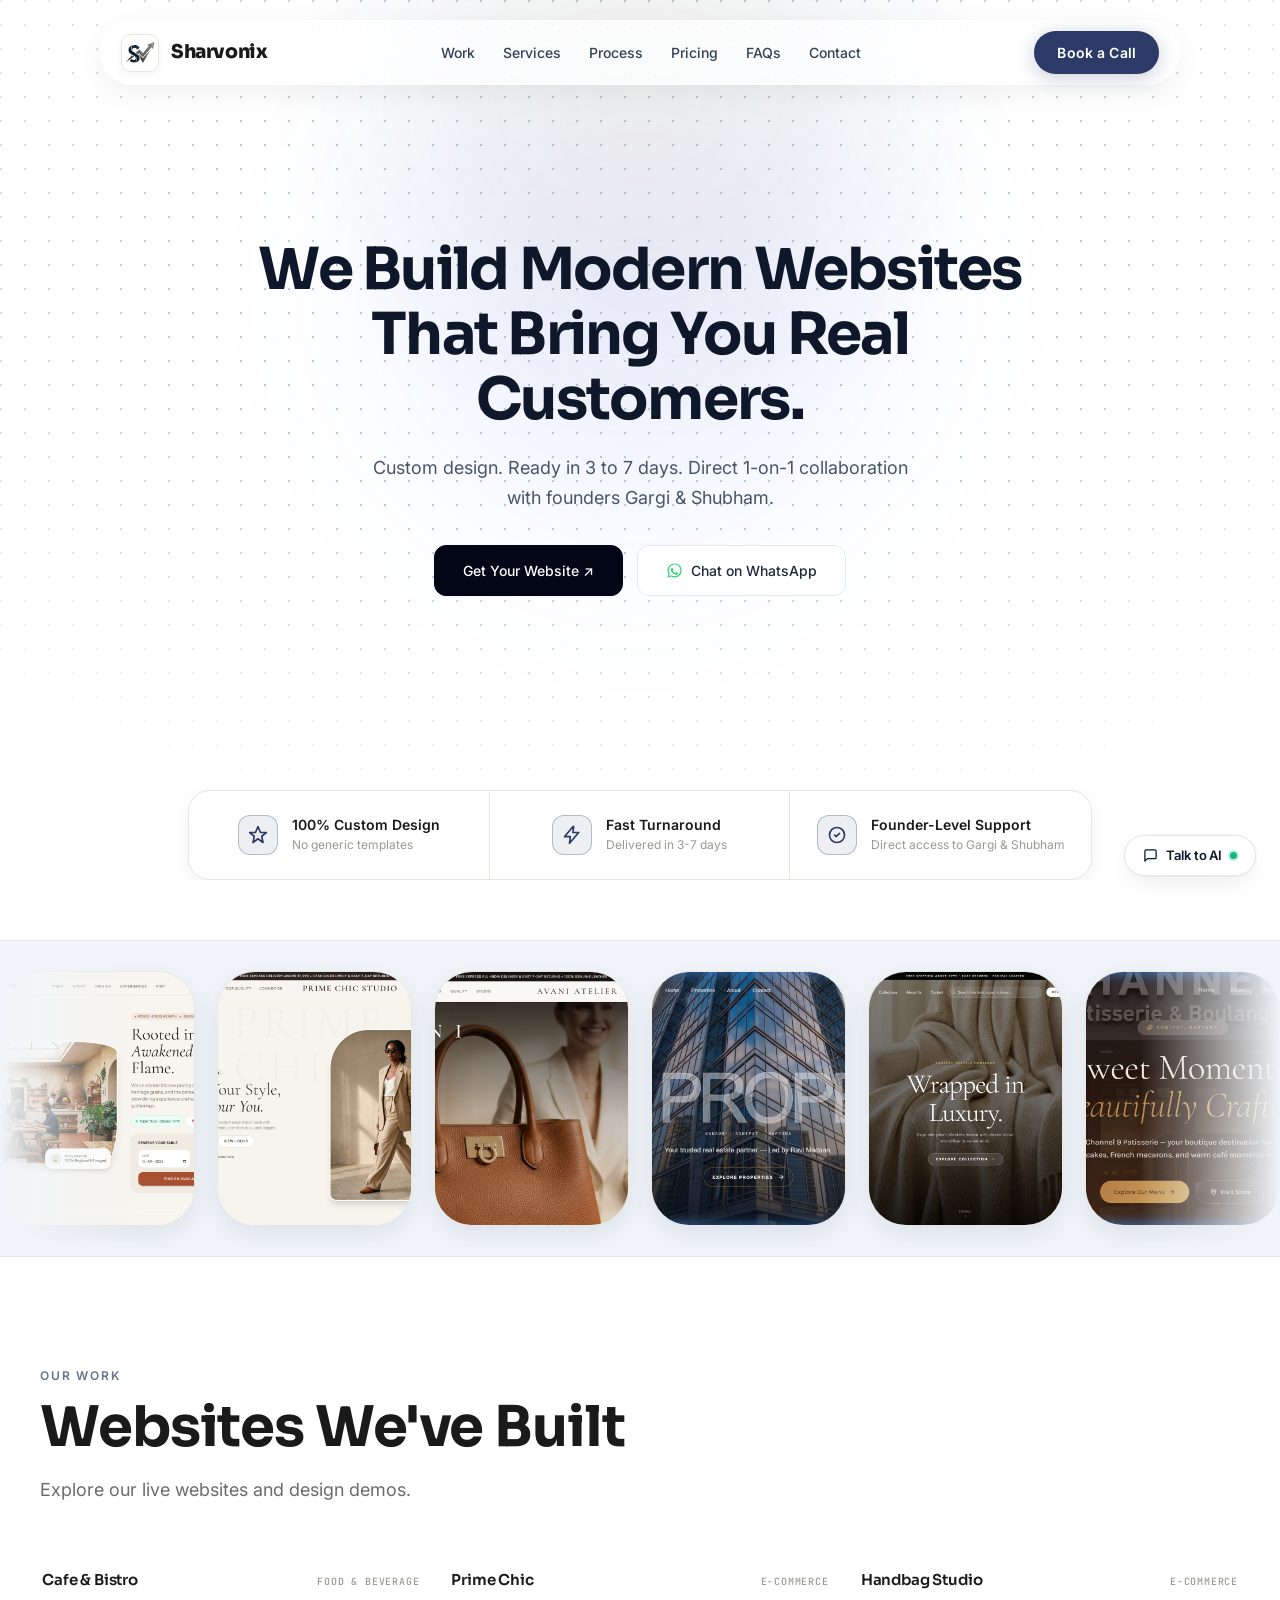
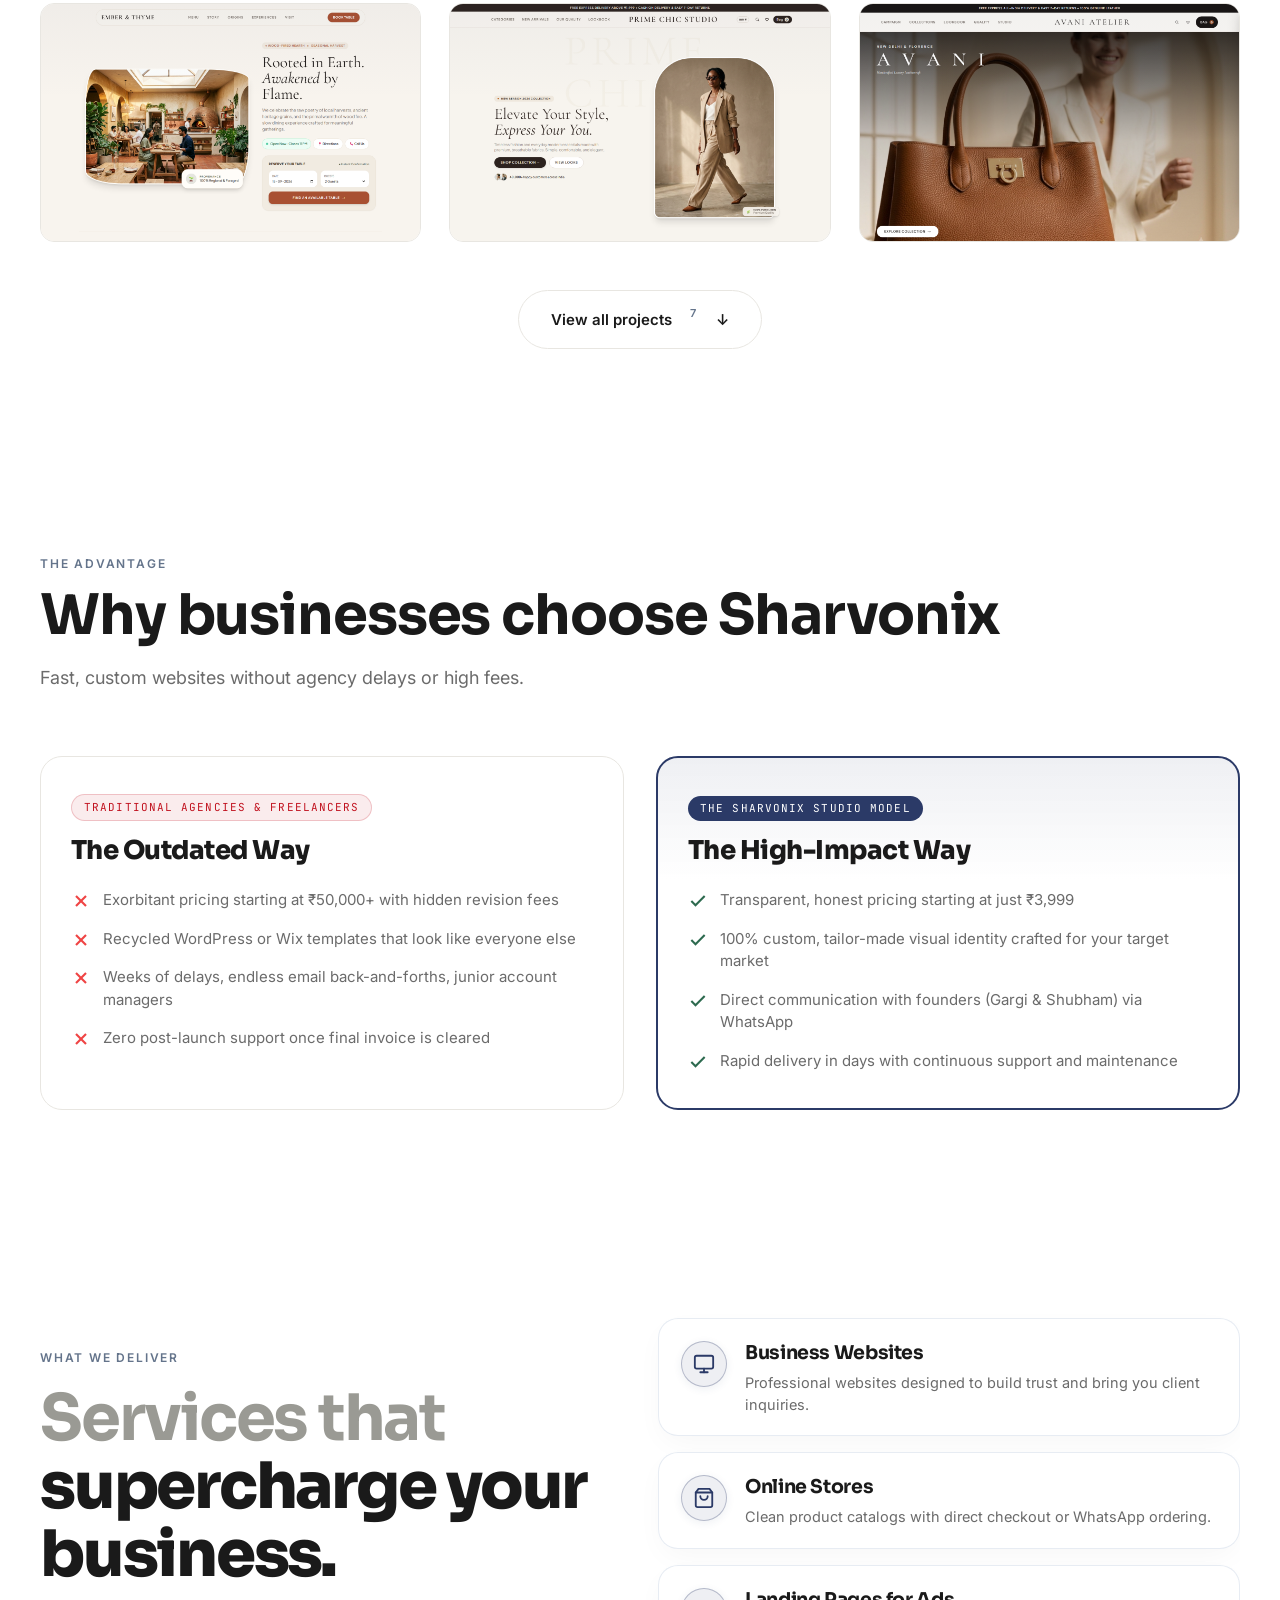
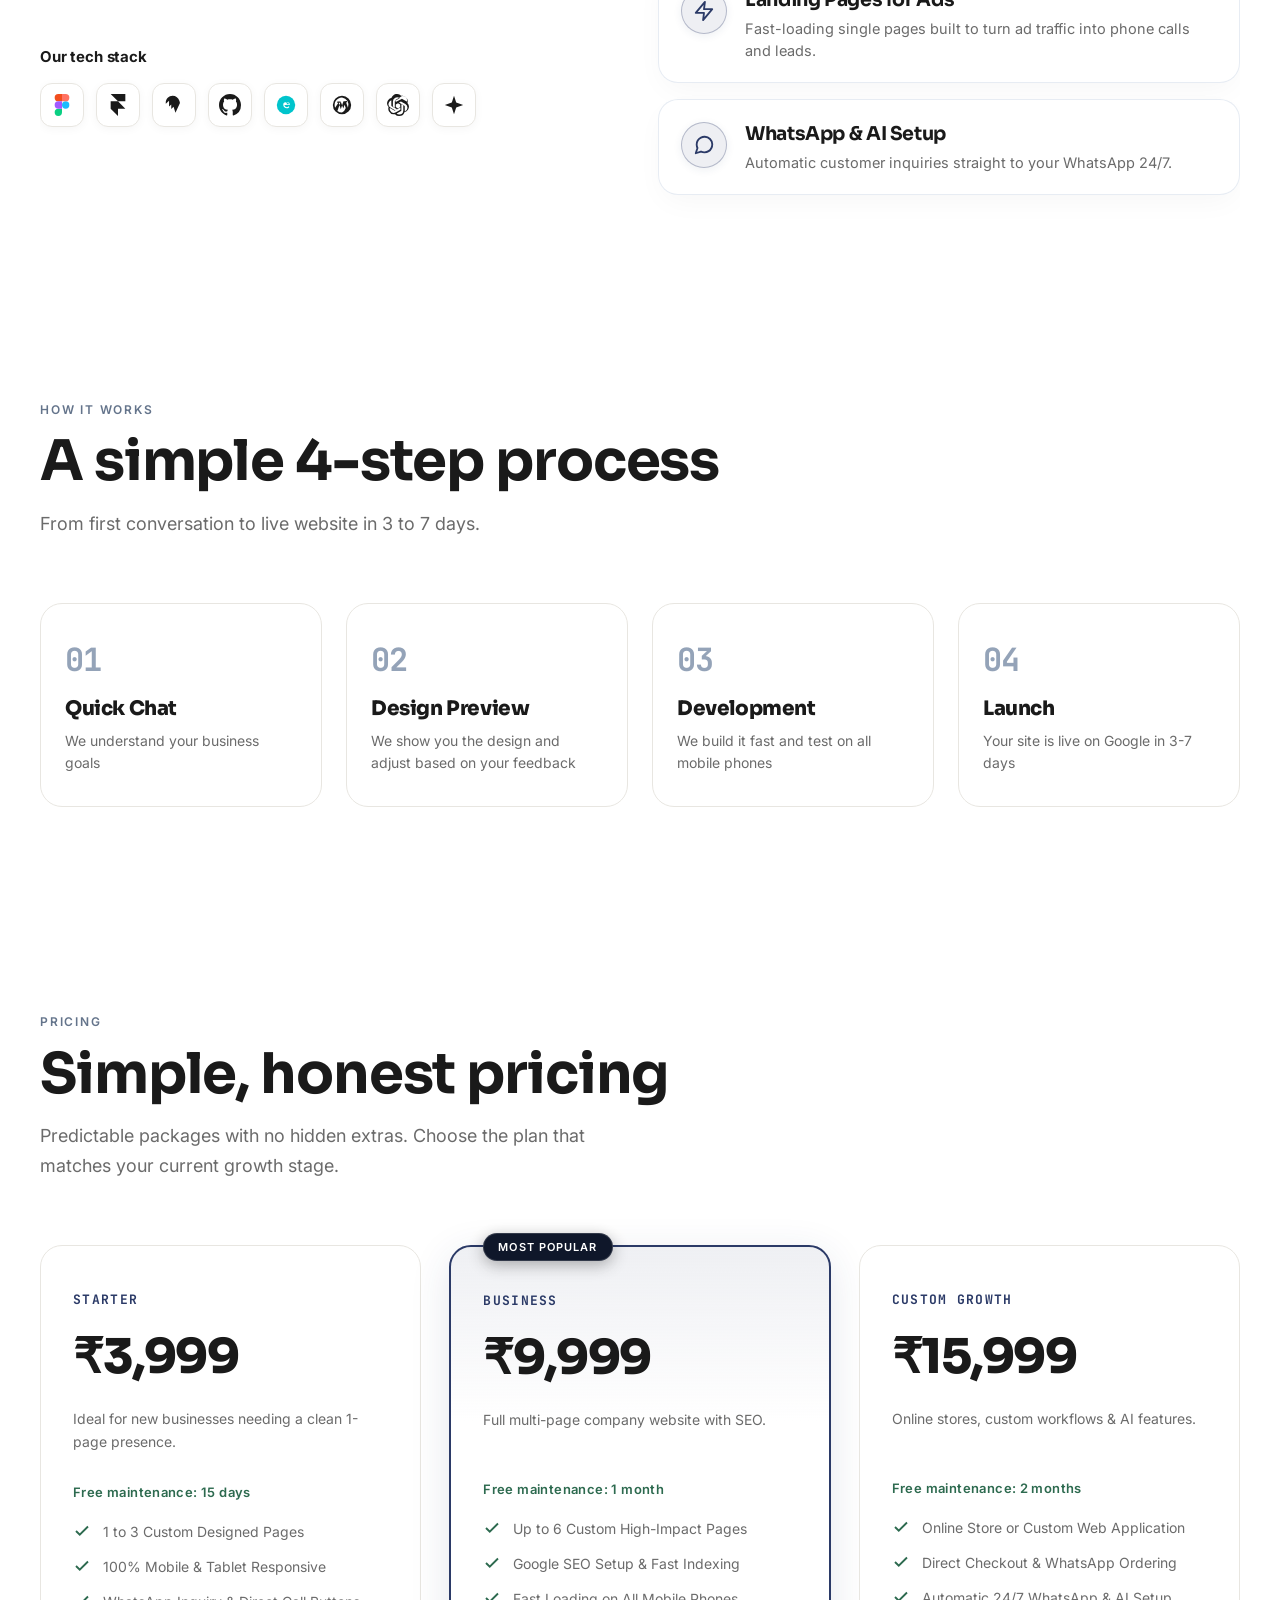
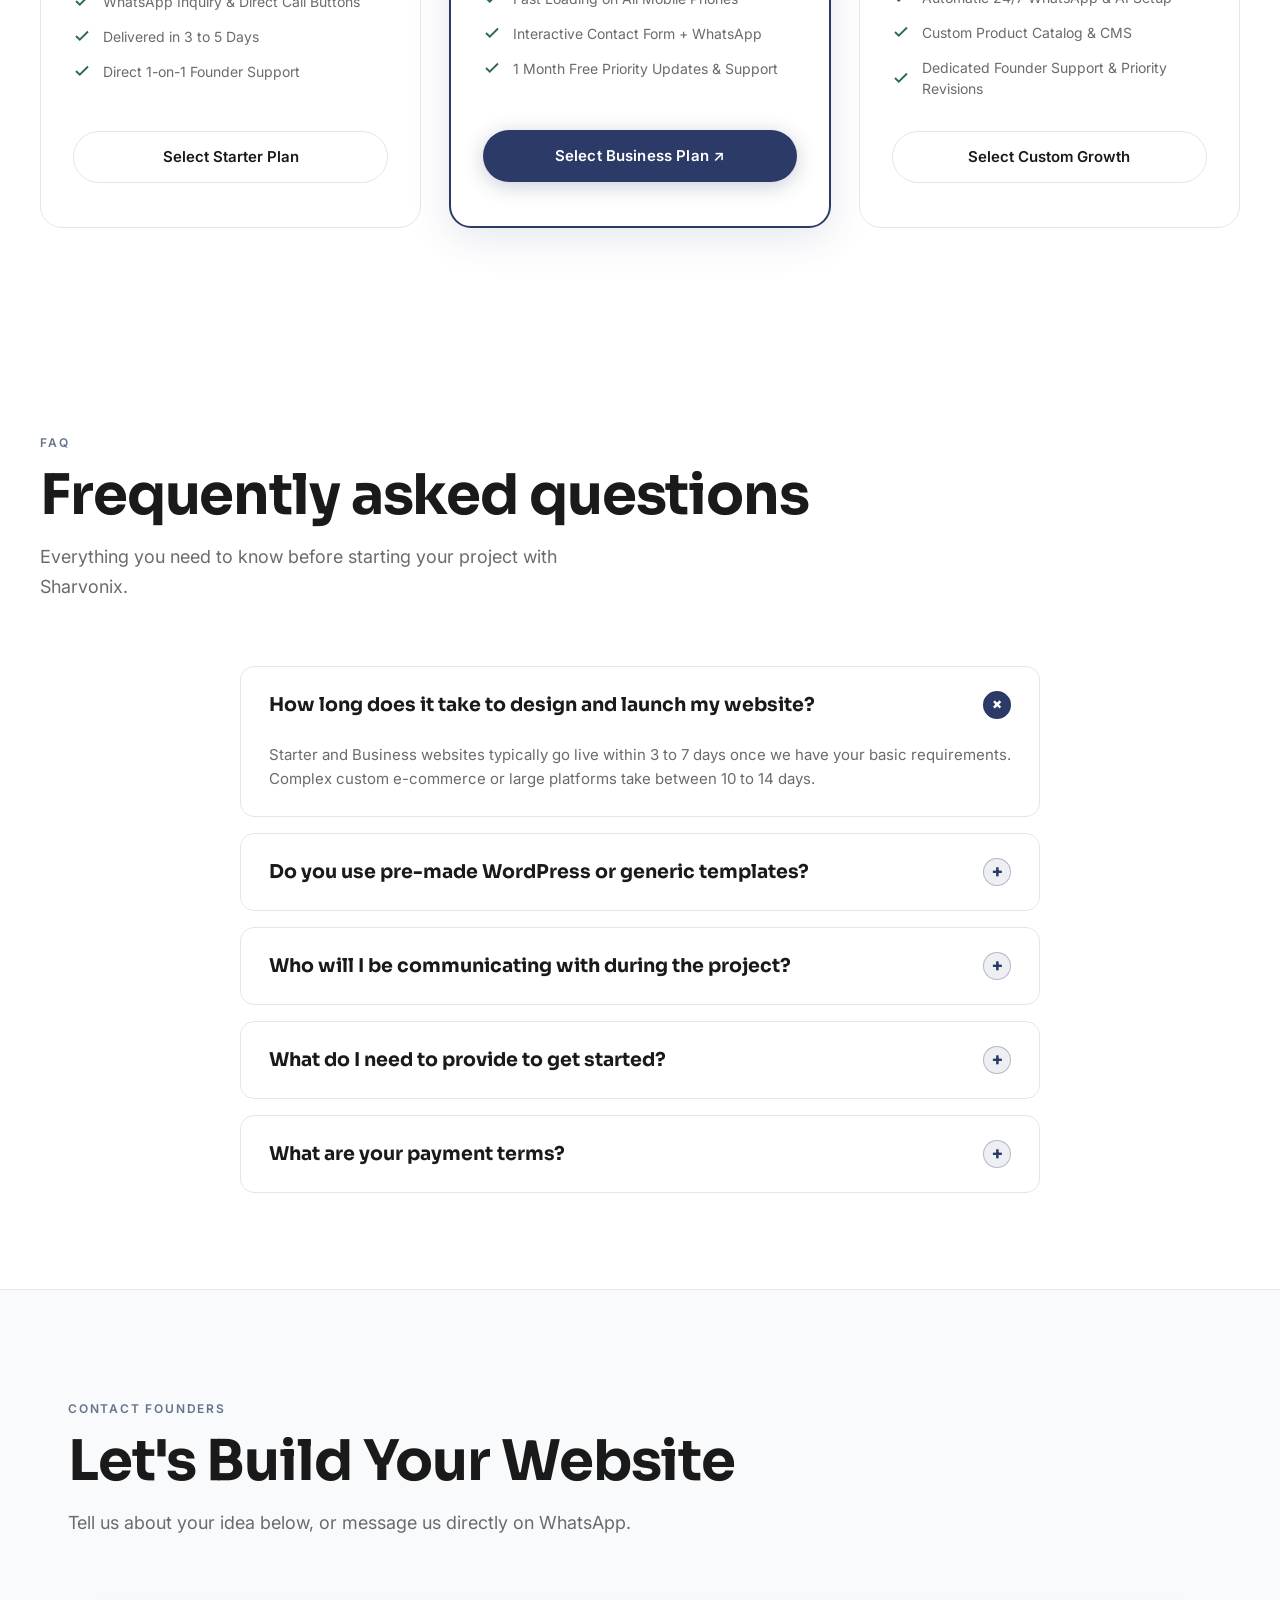
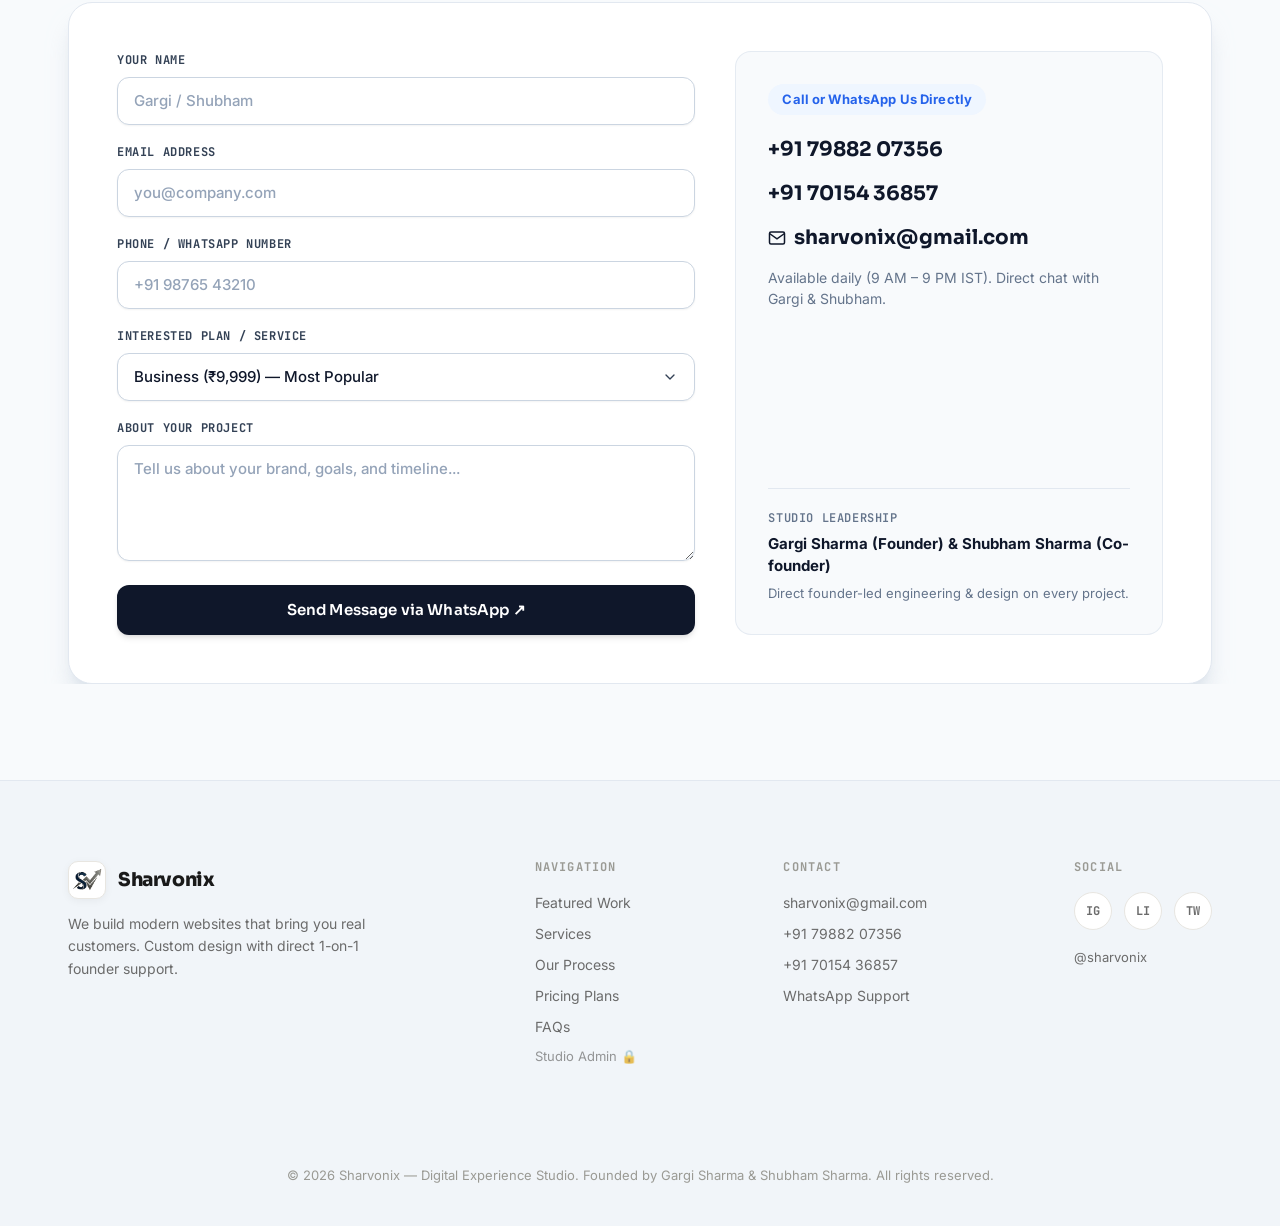
==== commit 2b0292ff: "feat: reorder portfolio work sequence (Cafe, Prime Chic, Handbag, Shiv Property, Blanket, Bakery)" ====
--- a/index.html
+++ b/index.html
@@ -4012,6 +4012,20 @@
         link: "https://cafe-olive-chi.vercel.app/"
       },
       {
+        title: "Prime Chic",
+        tag: "E-Commerce / Fashion & Apparel",
+        image: "images/prime-chic.png",
+        mobileImage: "images/mobile-prime-chic.png",
+        link: "https://prime-chic-studio.vercel.app/"
+      },
+      {
+        title: "Handbag Studio",
+        tag: "E-Commerce / Luxury Leathercraft",
+        image: "images/handbag-website.png",
+        mobileImage: "images/mobile-handbag.png",
+        link: "https://handbag-website-woad.vercel.app/"
+      },
+      {
         title: "Real Estate Platform",
         tag: "Real Estate / Property Listings",
         image: "images/shiv-property.png",
@@ -4024,20 +4038,6 @@
         image: "images/blanket-hub.png?v=2",
         mobileImage: "images/mobile-blanket.png?v=2",
         link: "https://blanket-hub.vercel.app/"
-      },
-      {
-        title: "Prime Chic",
-        tag: "E-Commerce / Fashion & Apparel",
-        image: "images/prime-chic.png",
-        mobileImage: "images/mobile-prime-chic.png",
-        link: "https://prime-chic-studio.vercel.app/"
-      },
-      {
-        title: "Handbag Studio",
-        tag: "E-Commerce / Luxury Leathercraft",
-        image: "images/handbag-website.png",
-        mobileImage: "images/mobile-handbag.png",
-        link: "https://handbag-website-woad.vercel.app/"
       },
       {
         title: "Bakery & Patisserie Storefront",
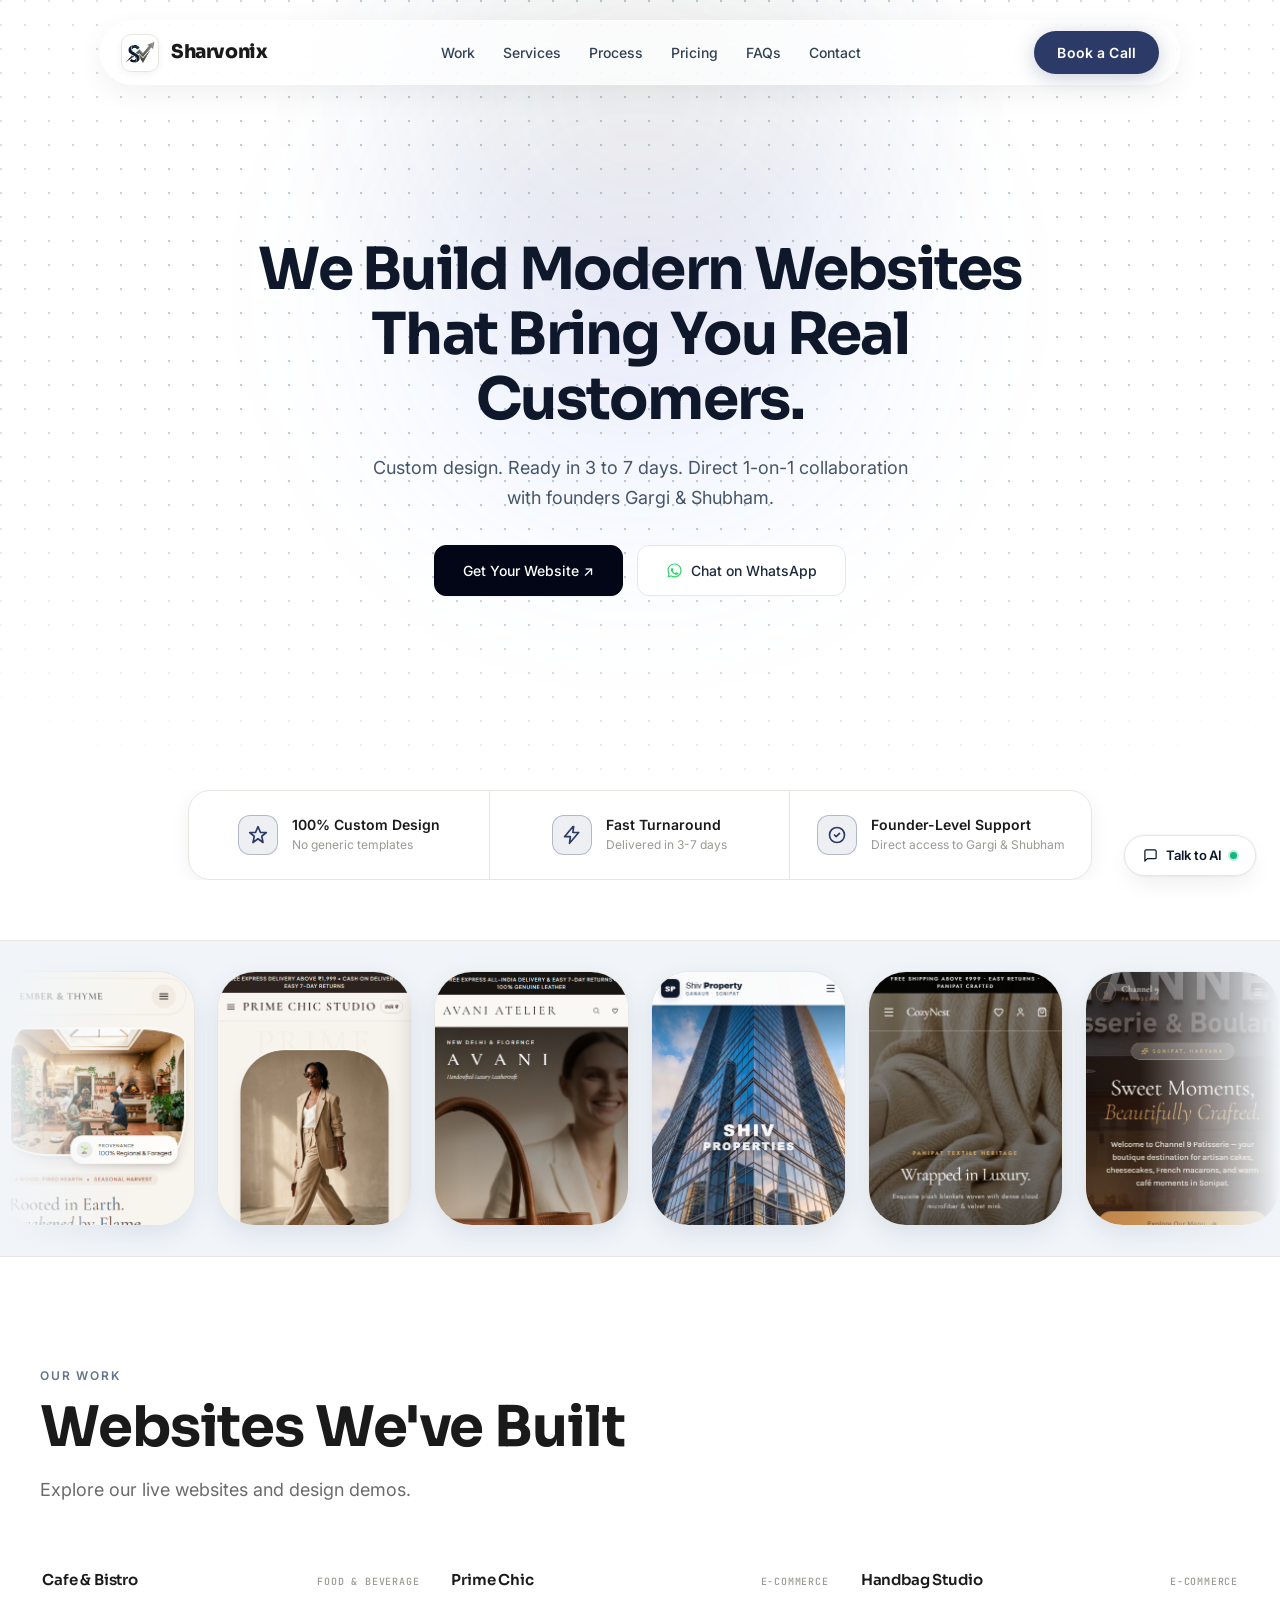
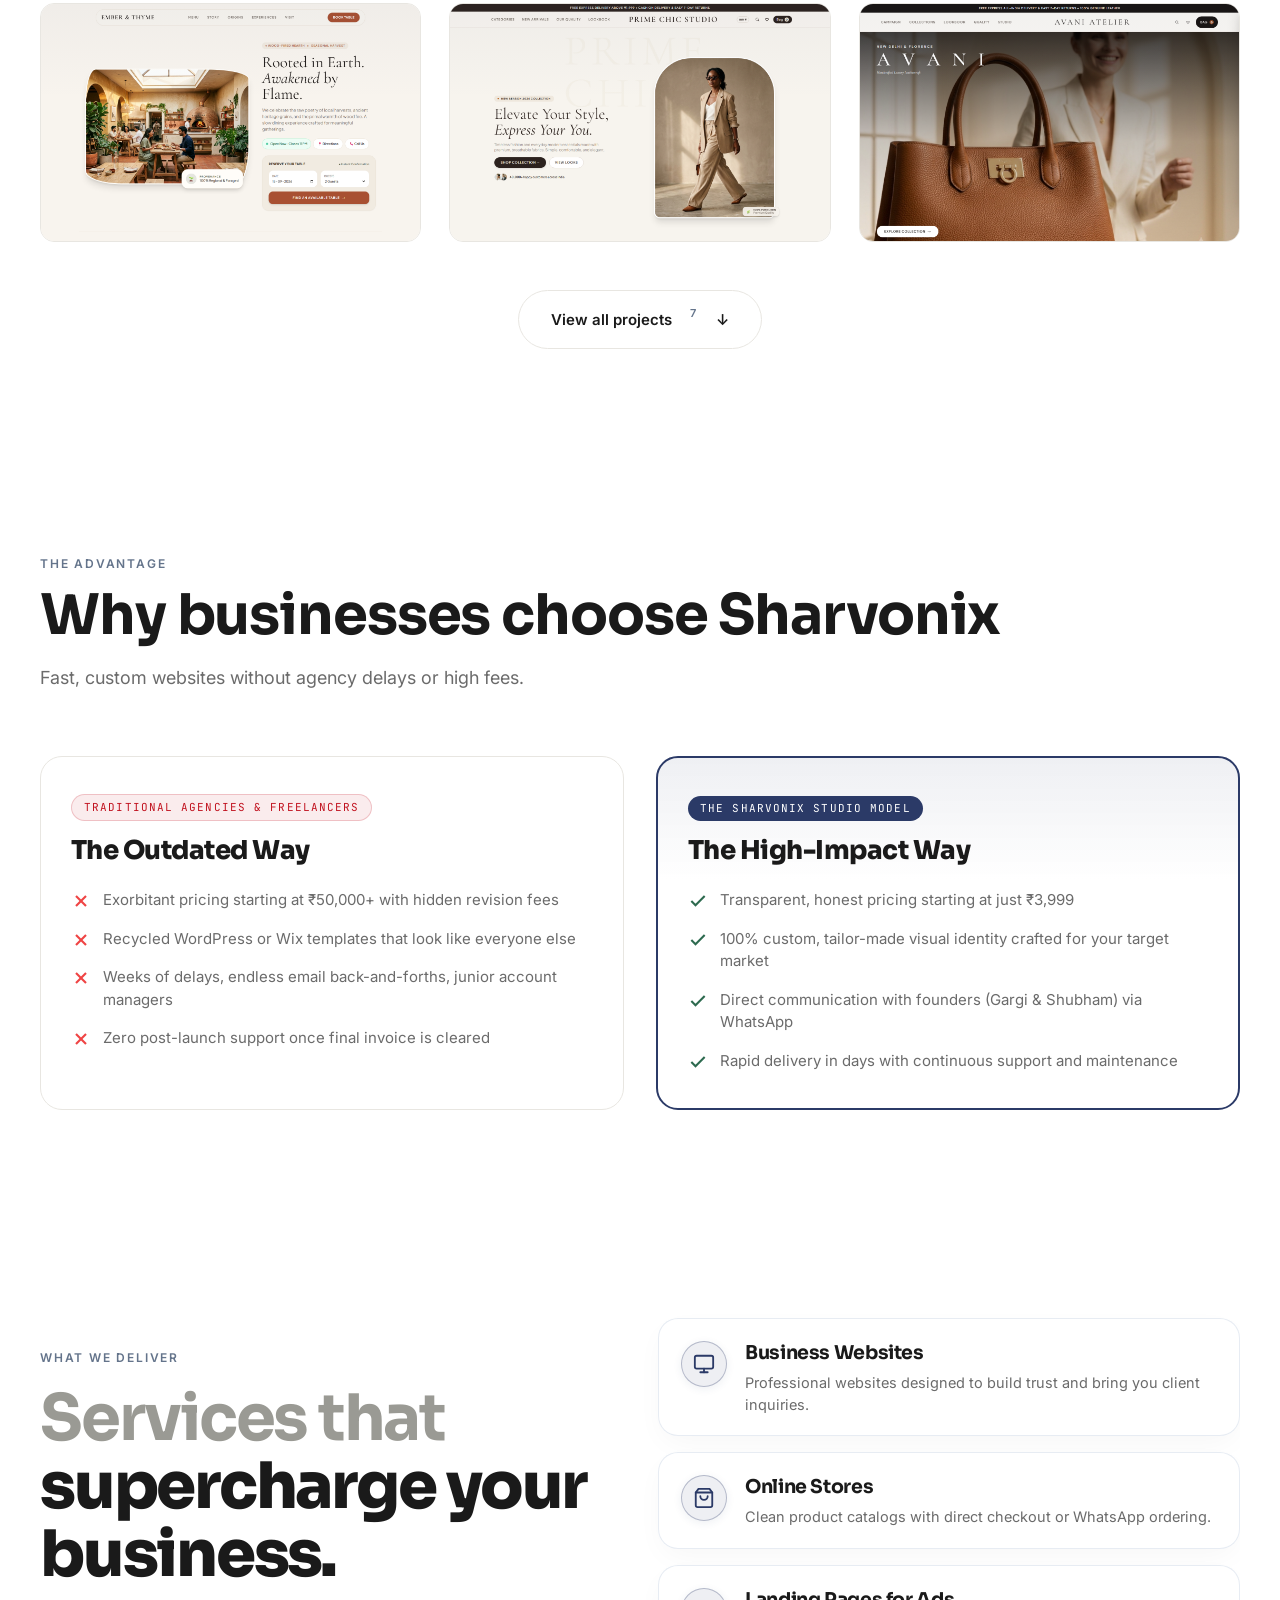
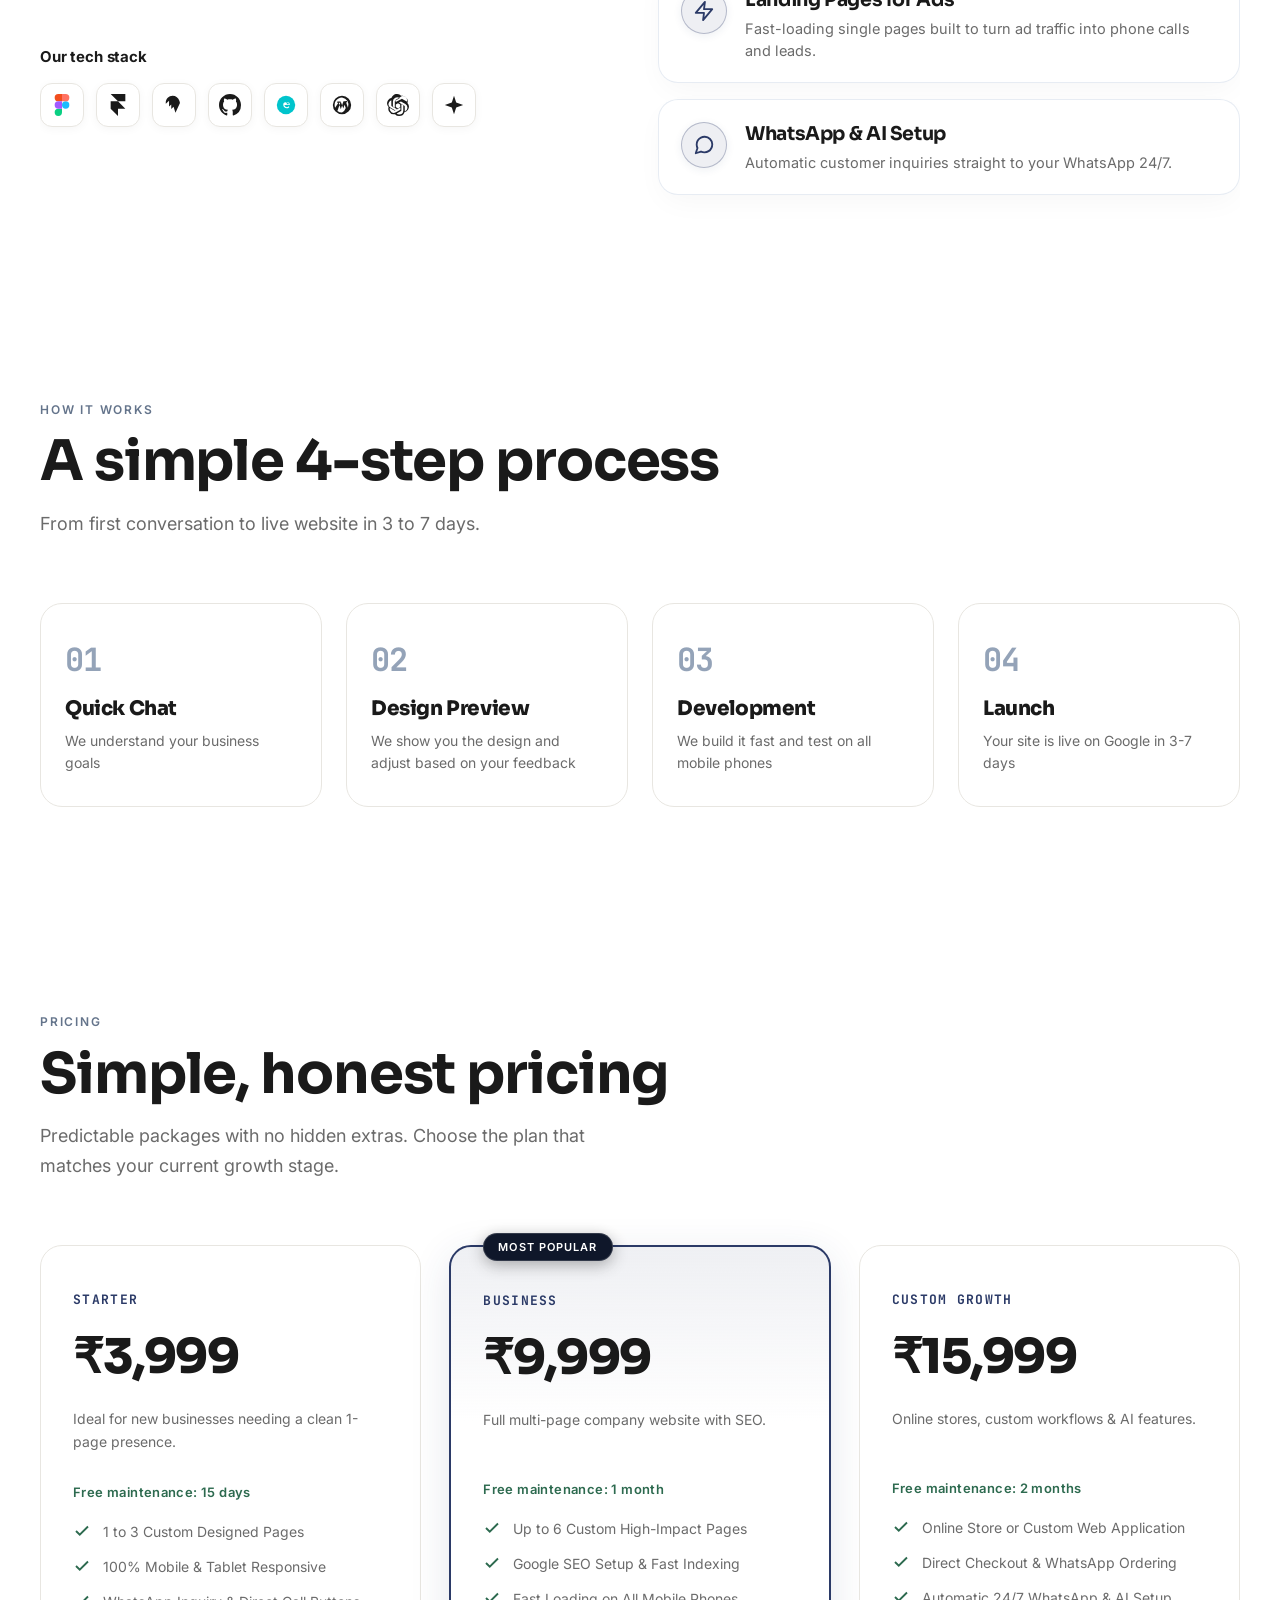
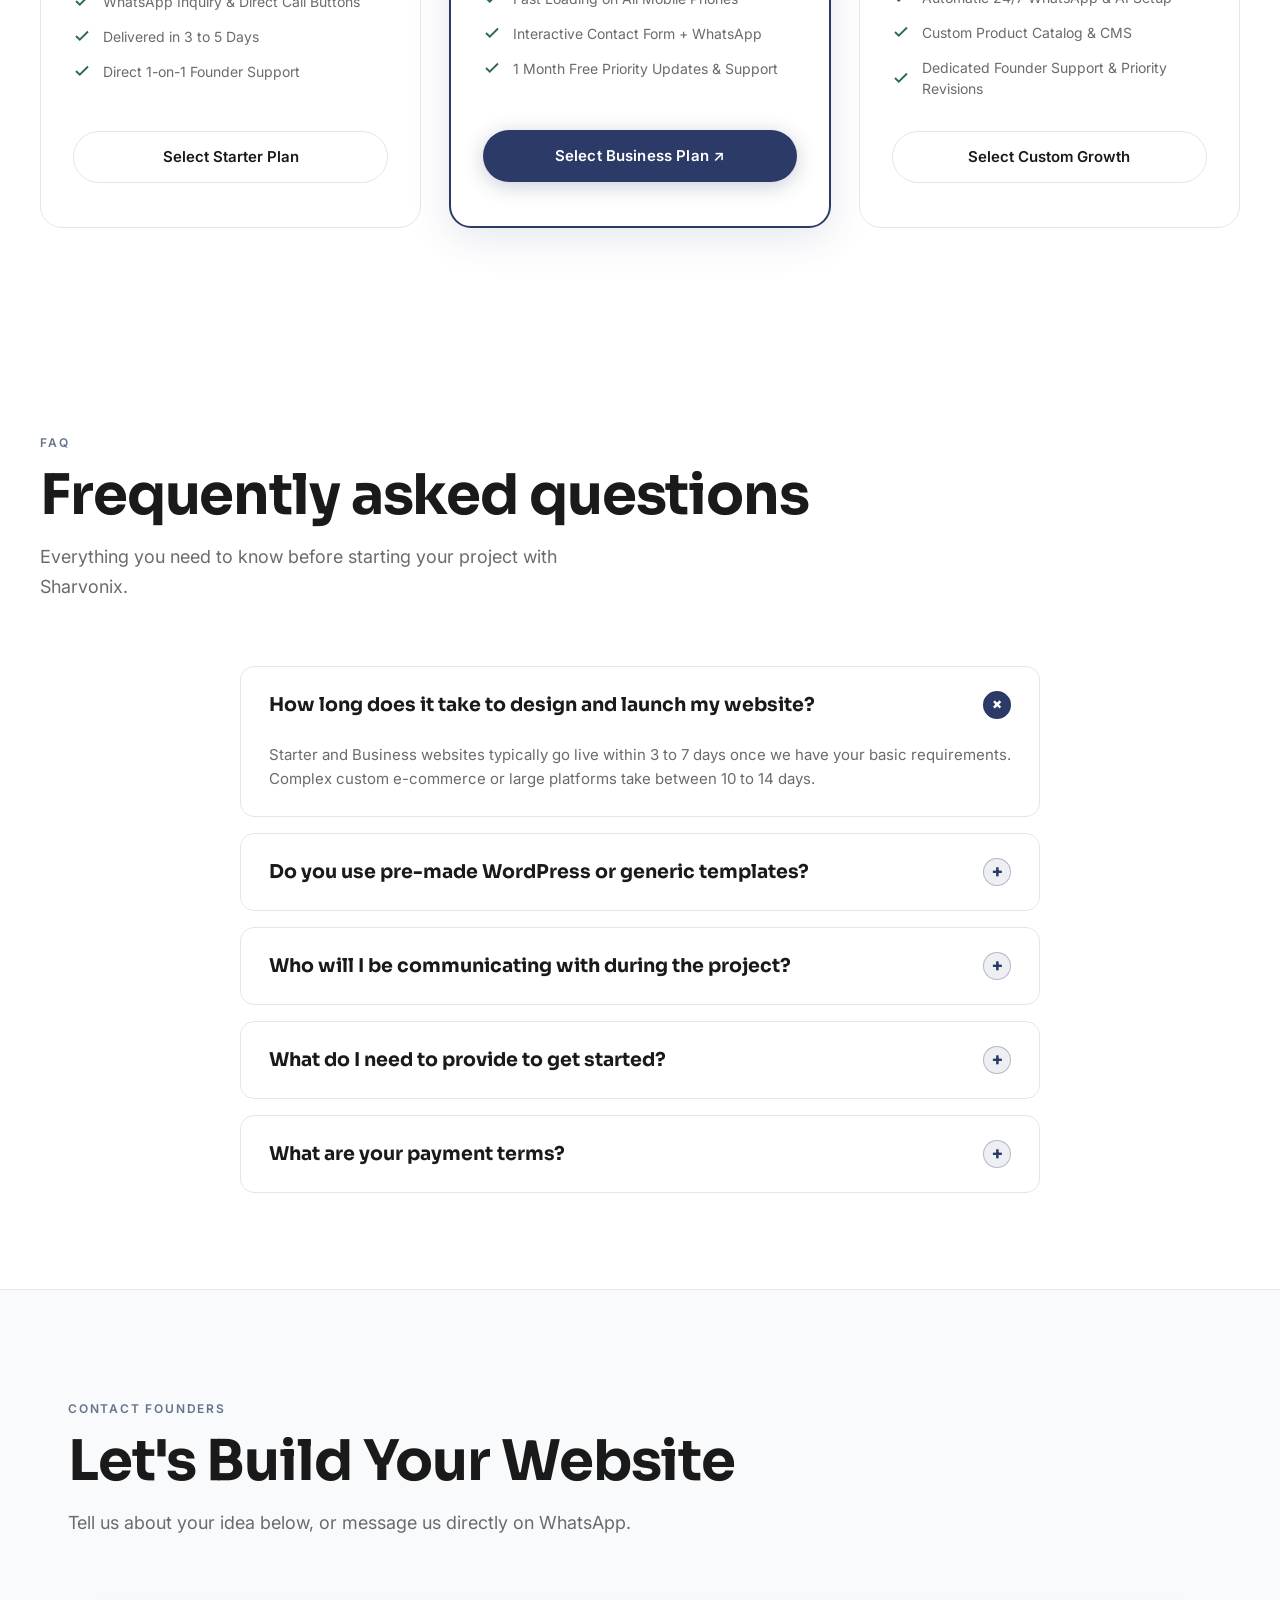
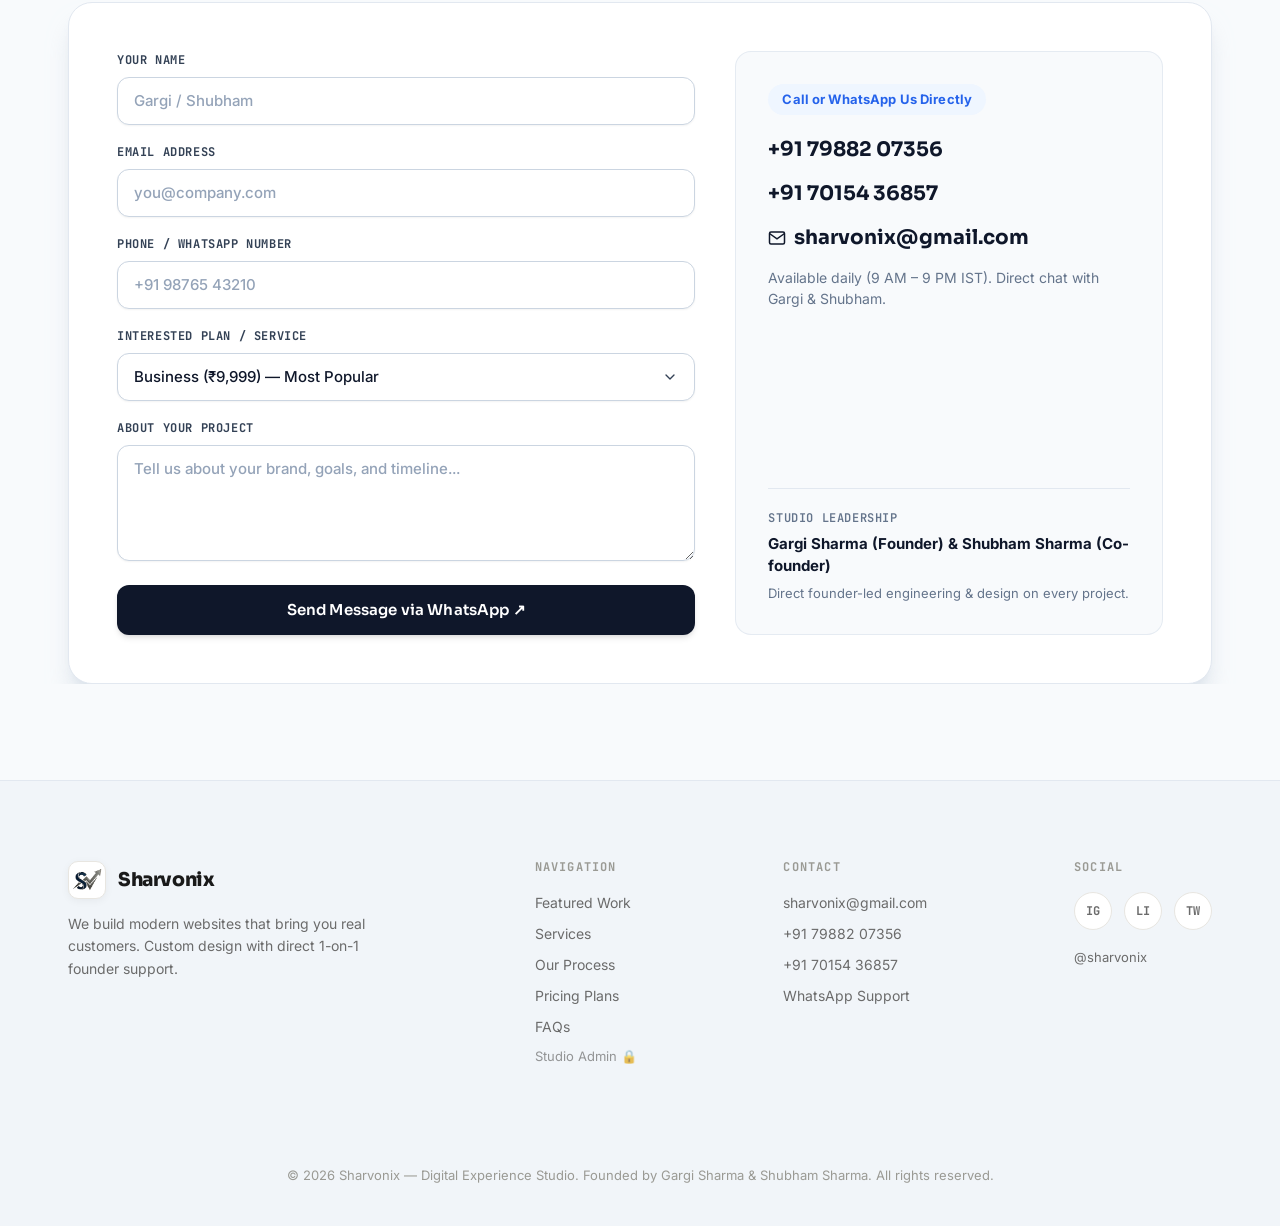
==== commit e094fe71: "fix: update hero showcase slider to use proper mobile portrait previews matching card shape" ====
--- a/index.html
+++ b/index.html
@@ -4008,49 +4008,56 @@
         title: "Cafe & Bistro",
         tag: "Food & Beverage / Restaurant",
         image: "images/cafe-olive.png",
-        mobileImage: "images/mobile-cafe.png",
+        showcaseImage: "images/mobile-cafe.png?v=3",
+        mobileImage: "images/mobile-cafe.png?v=3",
         link: "https://cafe-olive-chi.vercel.app/"
       },
       {
         title: "Prime Chic",
         tag: "E-Commerce / Fashion & Apparel",
         image: "images/prime-chic.png",
-        mobileImage: "images/mobile-prime-chic.png",
+        showcaseImage: "images/mobile-prime-chic.png?v=3",
+        mobileImage: "images/mobile-prime-chic.png?v=3",
         link: "https://prime-chic-studio.vercel.app/"
       },
       {
         title: "Handbag Studio",
         tag: "E-Commerce / Luxury Leathercraft",
         image: "images/handbag-website.png",
-        mobileImage: "images/mobile-handbag.png",
+        showcaseImage: "images/mobile-handbag.png?v=3",
+        mobileImage: "images/mobile-handbag.png?v=3",
         link: "https://handbag-website-woad.vercel.app/"
       },
       {
         title: "Real Estate Platform",
         tag: "Real Estate / Property Listings",
         image: "images/shiv-property.png",
-        mobileImage: "images/mobile-shiv.png",
+        showcaseImage: "images/mobile-shiv.png?v=3",
+        mobileImage: "images/mobile-shiv.png?v=3",
         link: "https://shiv-nine-gamma.vercel.app/"
       },
       {
         title: "B2B Wholesale & Textile",
         tag: "B2B / Wholesale / Textile",
         image: "images/blanket-hub.png?v=2",
-        mobileImage: "images/mobile-blanket.png?v=2",
+        showcaseImage: "images/mobile-blanket.png?v=3",
+        mobileImage: "images/mobile-blanket.png?v=3",
         link: "https://blanket-hub.vercel.app/"
       },
       {
         title: "Bakery & Patisserie Storefront",
         tag: "Bakery / Food & Beverage",
         image: "images/bakery-storefront.png",
-        mobileImage: "images/mobile-bakery.png",
+        showcaseImage: "images/mobile-bakery.png?v=3",
+        mobileImage: "images/mobile-bakery.png?v=3",
         link: "https://sweet-crafted-visions.lovable.app/"
       },
       {
         title: "Finance & Loan Hub",
         tag: "Finance / Loan Services / Fintech",
         image: "images/rightway-finance.png",
-        mobileImage: "images/mobile-finance.png",
+        showcaseImage: "images/mobile-finance.png?v=3",
+        mobileImage: "images/mobile-finance.png?v=3",
         link: "https://rightway-finance-hub.lovable.app"
       }
     ];
@@ -4068,7 +4075,7 @@
         a.rel = 'noopener noreferrer';
         a.title = `Open ${p.title} (live site)`;
 
-        const imgSrc = p.image;
+        const imgSrc = p.showcaseImage || p.mobileImage || p.image;
         const hasImage = imgSrc && imgSrc.trim() !== '';
         a.innerHTML = hasImage
           ? `
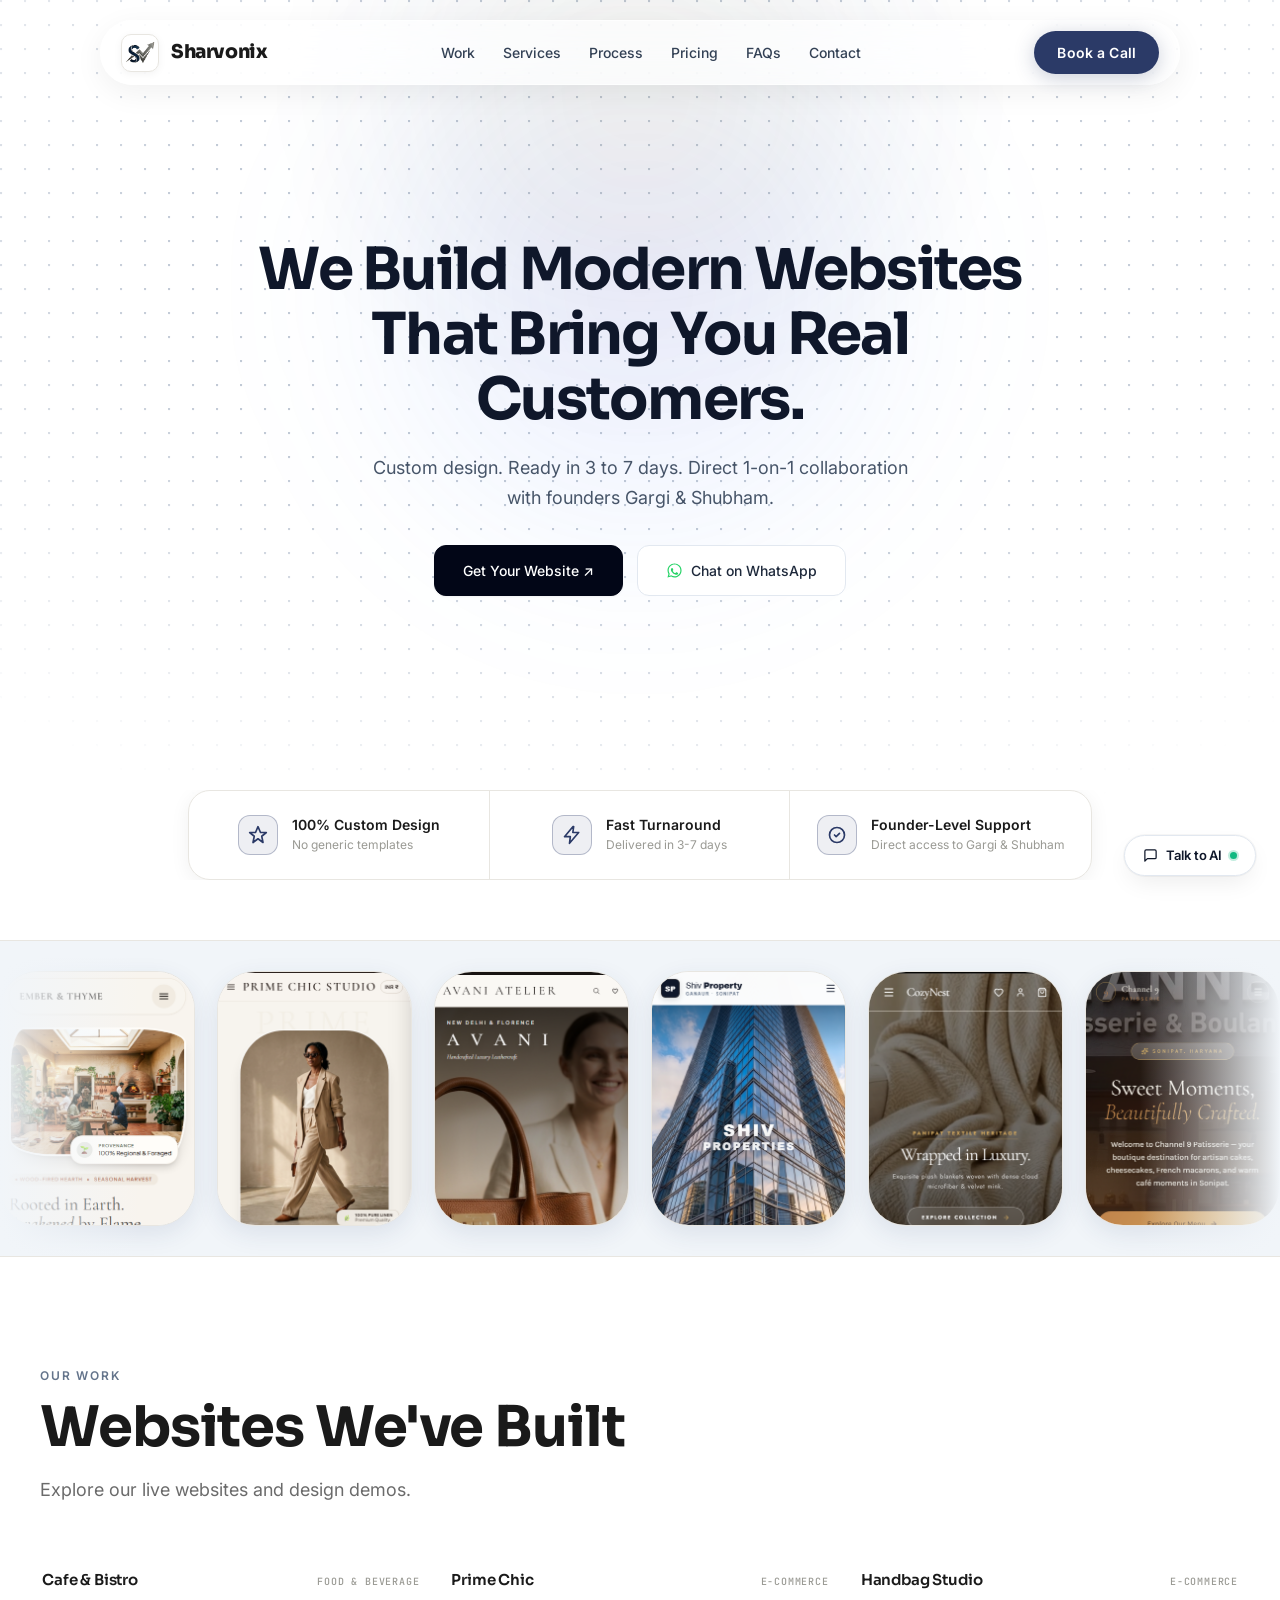
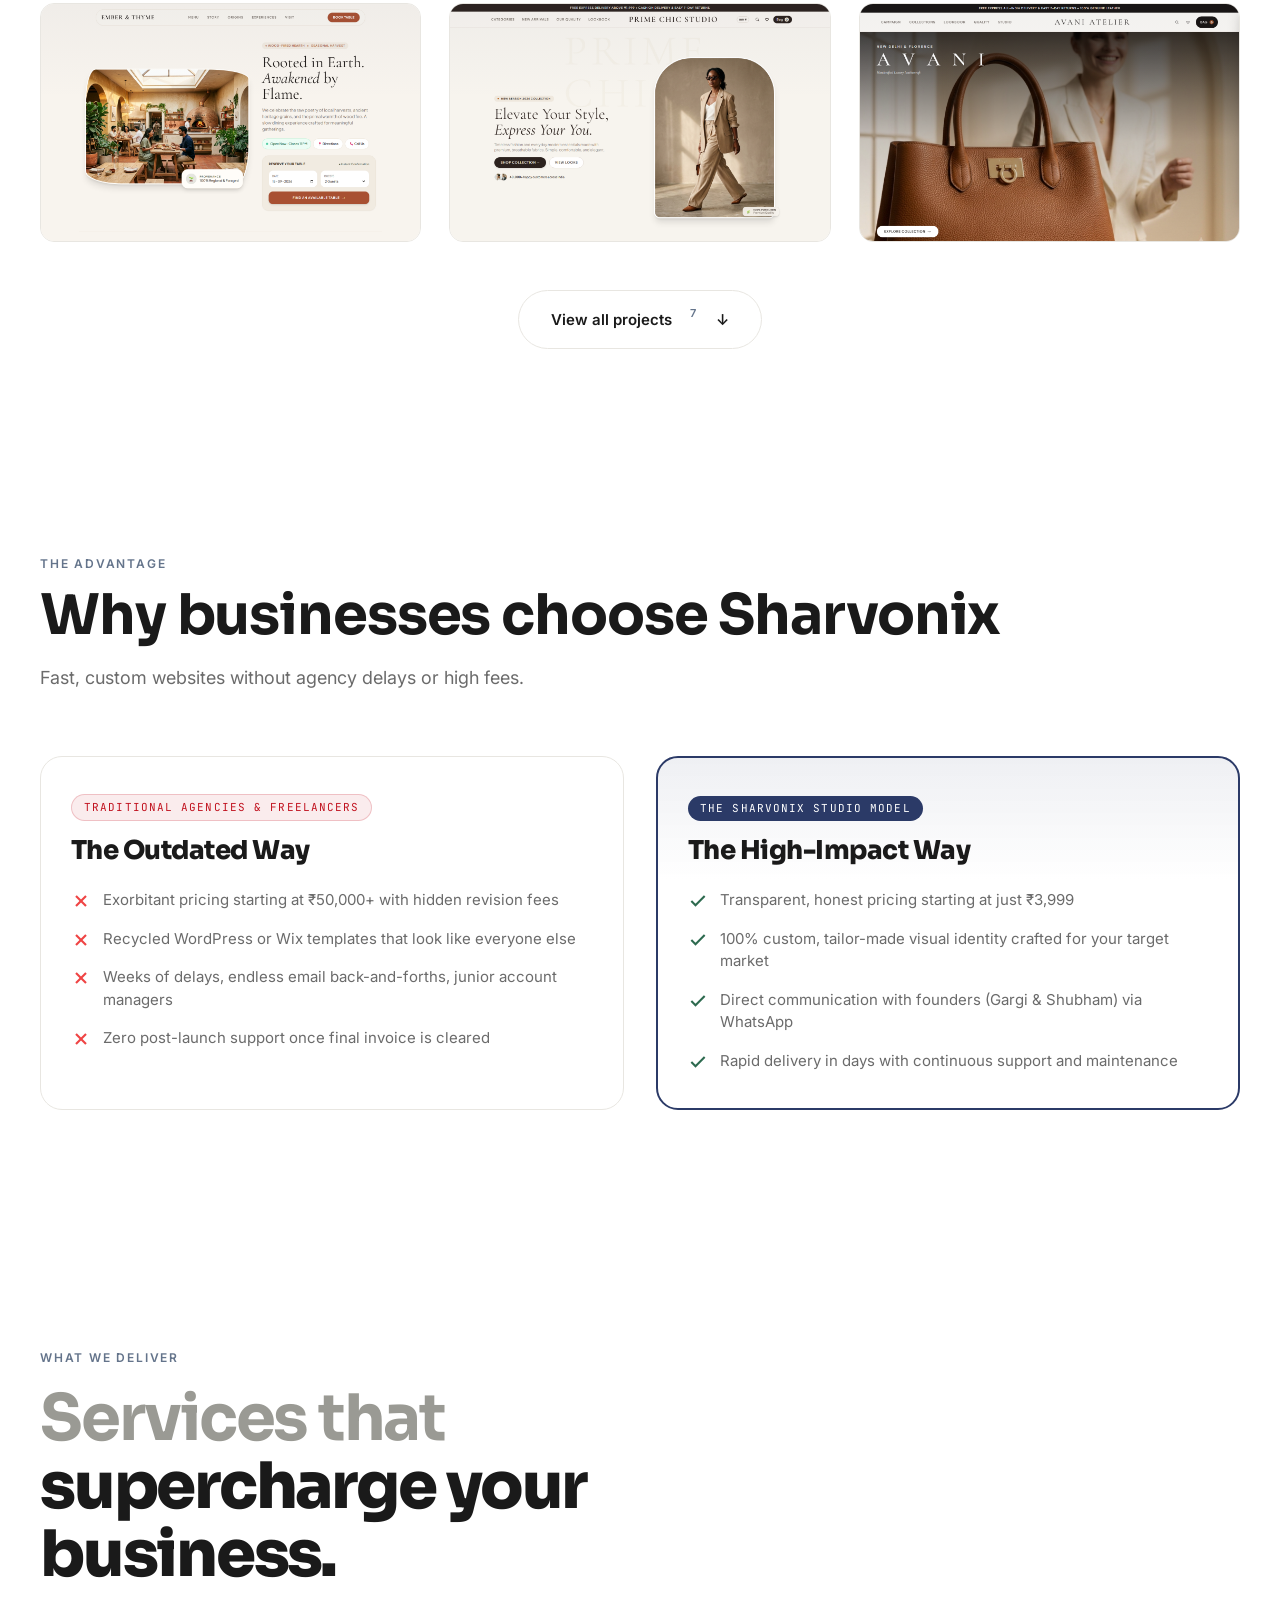
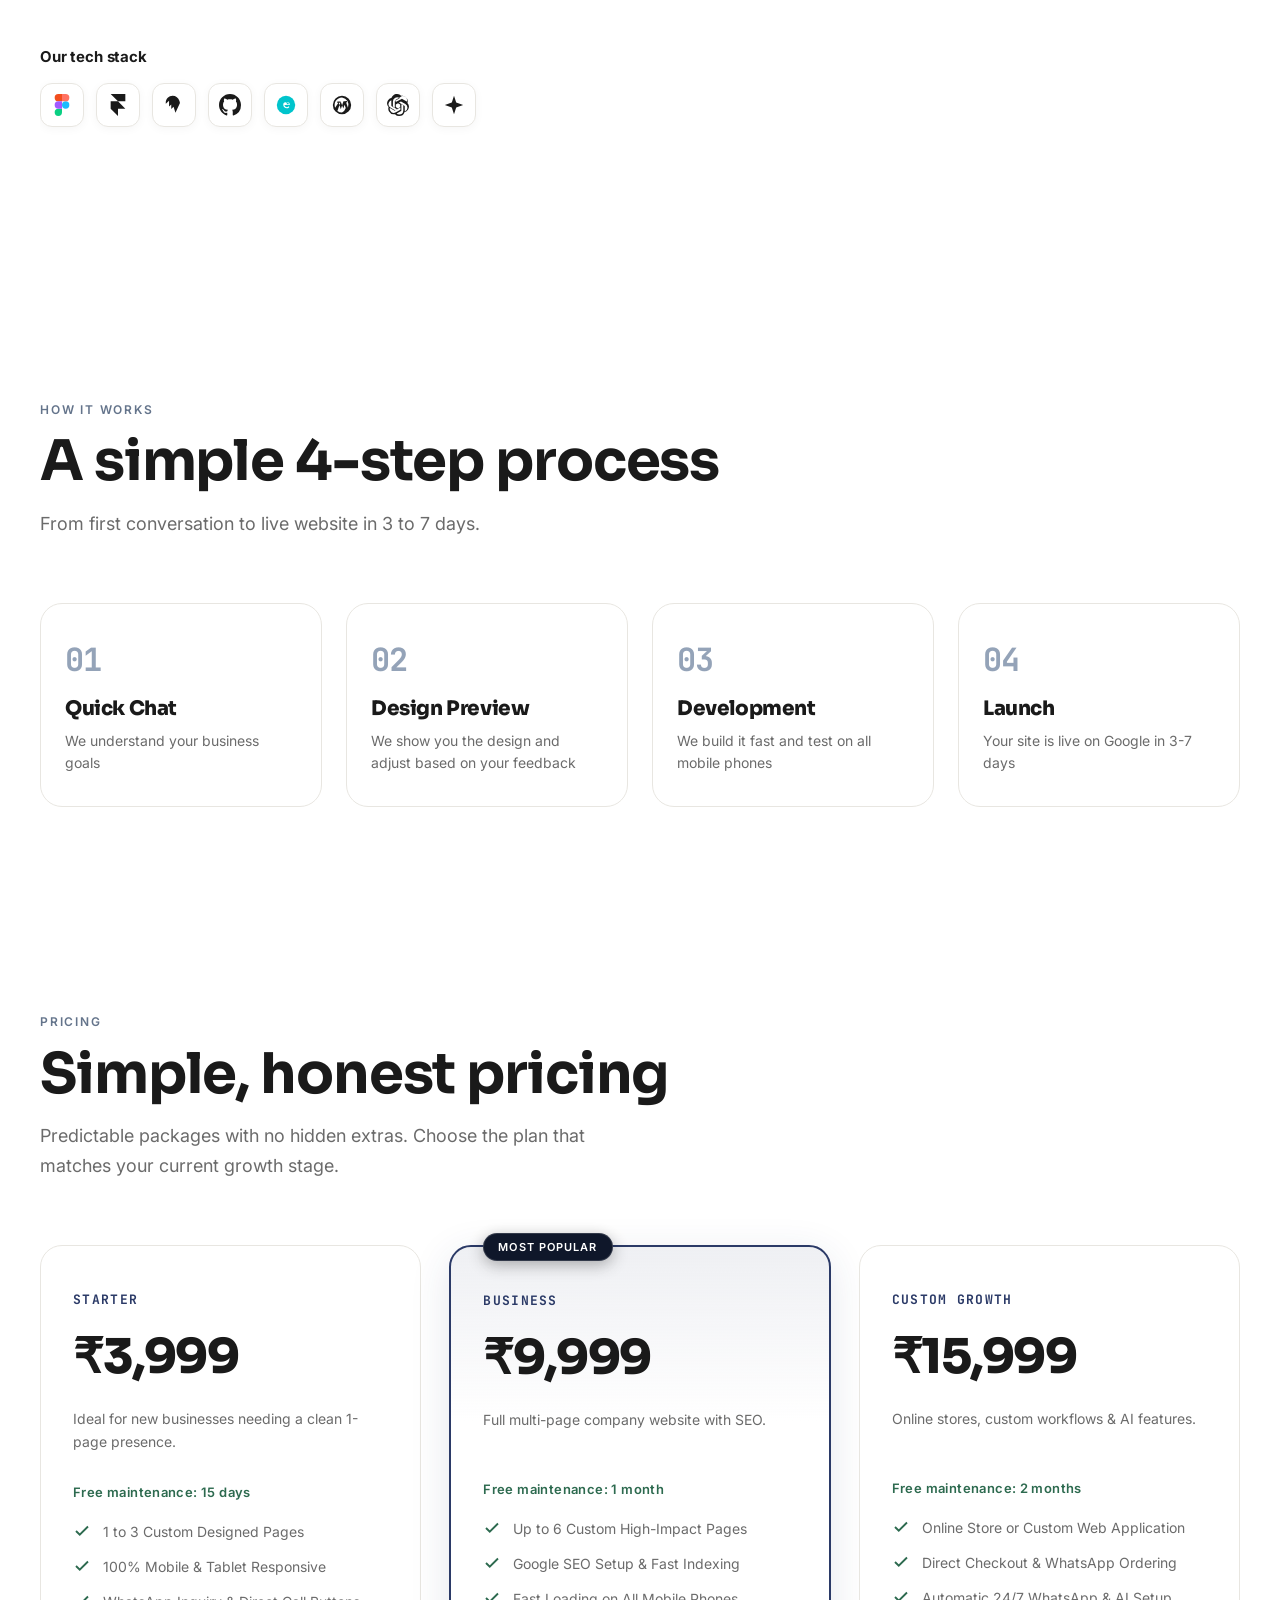
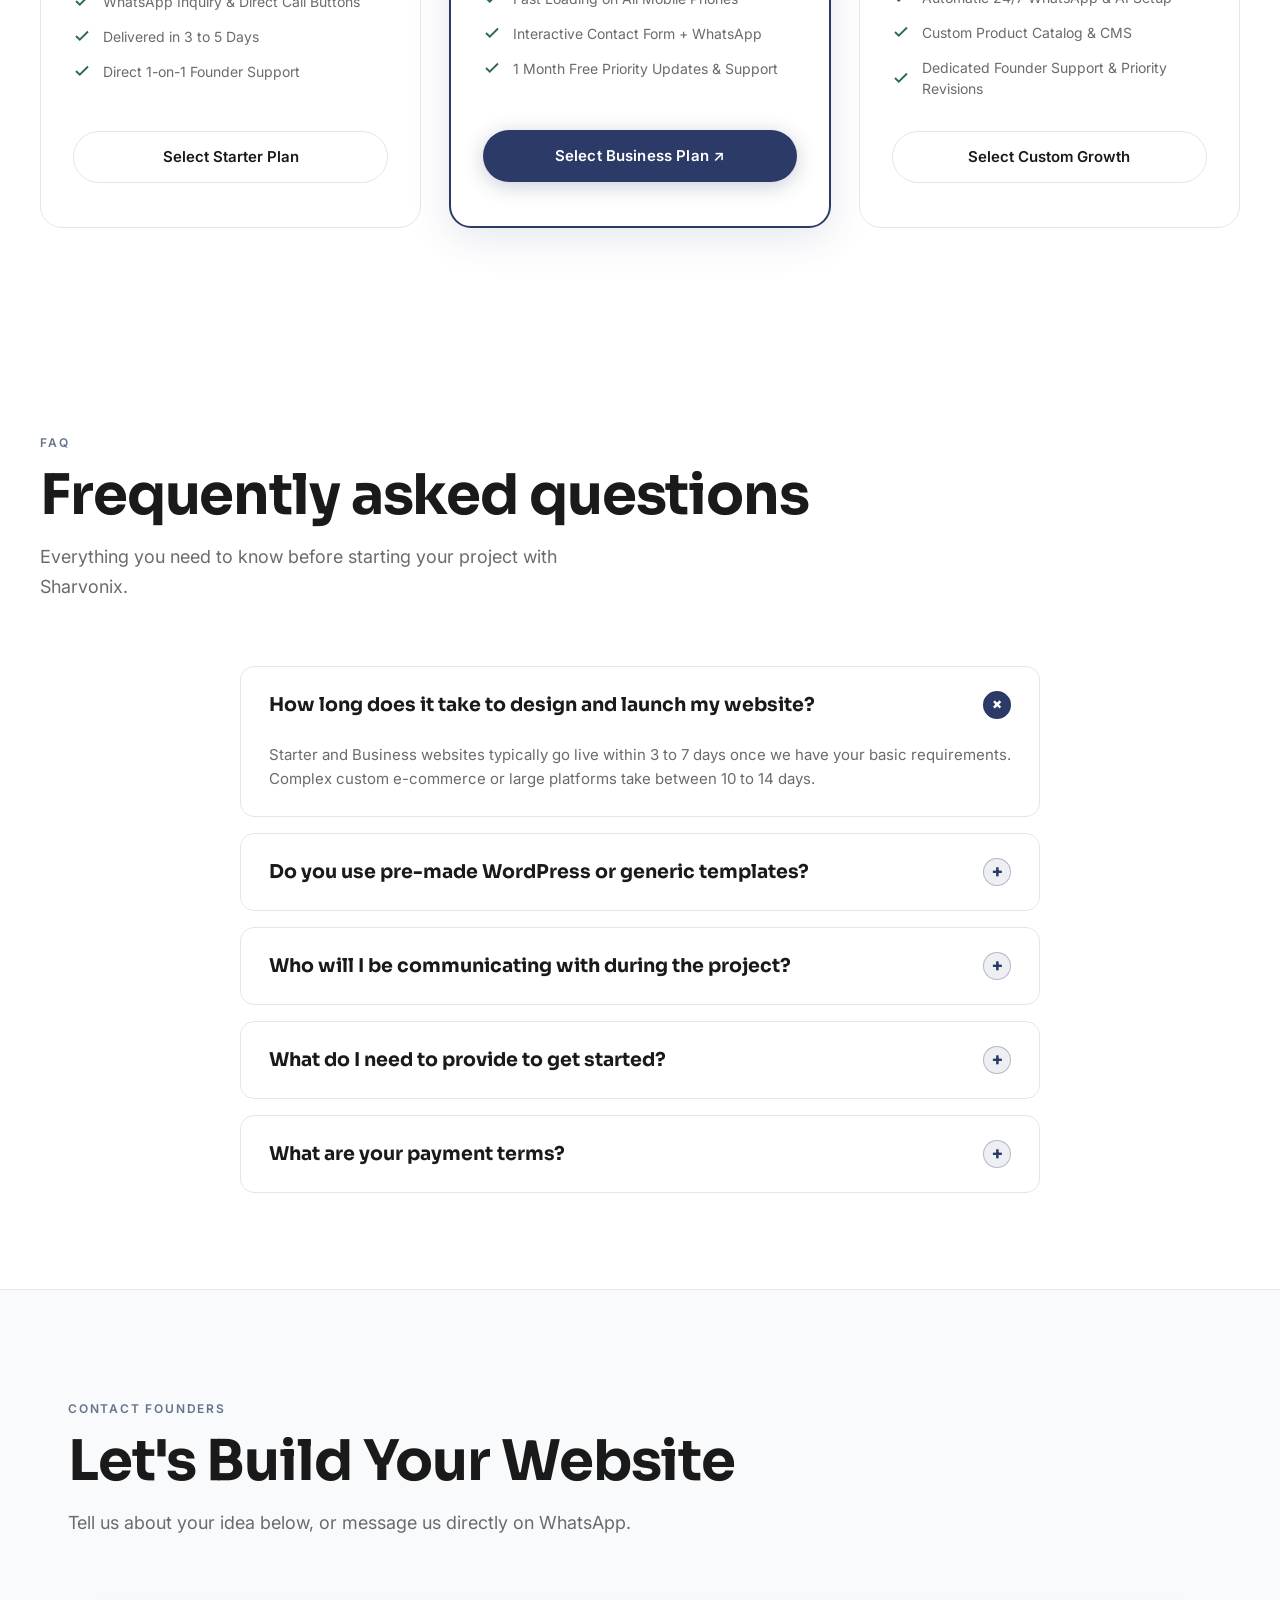
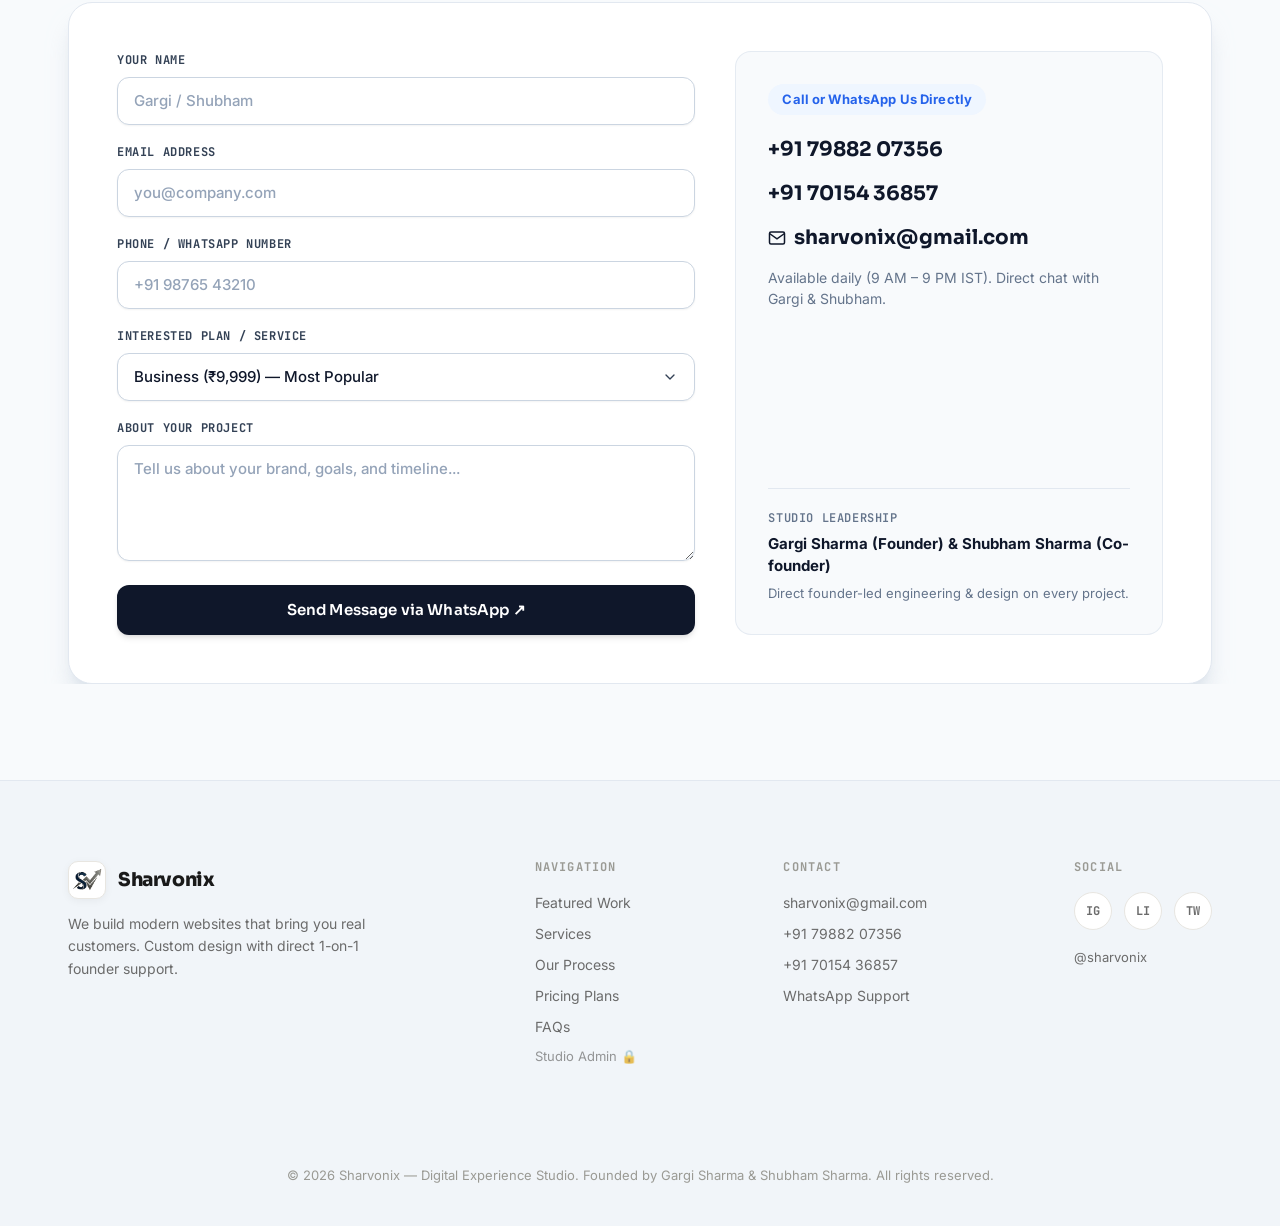
==== commit 1afbd2b9: "fix: remove top discount announcement bars from showcase cards and update finance card" ====
--- a/index.html
+++ b/index.html
@@ -4008,56 +4008,56 @@
         title: "Cafe & Bistro",
         tag: "Food & Beverage / Restaurant",
         image: "images/cafe-olive.png",
-        showcaseImage: "images/mobile-cafe.png?v=3",
-        mobileImage: "images/mobile-cafe.png?v=3",
+        showcaseImage: "images/mobile-cafe.png?v=4",
+        mobileImage: "images/mobile-cafe.png?v=4",
         link: "https://cafe-olive-chi.vercel.app/"
       },
       {
         title: "Prime Chic",
         tag: "E-Commerce / Fashion & Apparel",
         image: "images/prime-chic.png",
-        showcaseImage: "images/mobile-prime-chic.png?v=3",
-        mobileImage: "images/mobile-prime-chic.png?v=3",
+        showcaseImage: "images/mobile-prime-chic.png?v=4",
+        mobileImage: "images/mobile-prime-chic.png?v=4",
         link: "https://prime-chic-studio.vercel.app/"
       },
       {
         title: "Handbag Studio",
         tag: "E-Commerce / Luxury Leathercraft",
         image: "images/handbag-website.png",
-        showcaseImage: "images/mobile-handbag.png?v=3",
-        mobileImage: "images/mobile-handbag.png?v=3",
+        showcaseImage: "images/mobile-handbag.png?v=4",
+        mobileImage: "images/mobile-handbag.png?v=4",
         link: "https://handbag-website-woad.vercel.app/"
       },
       {
         title: "Real Estate Platform",
         tag: "Real Estate / Property Listings",
         image: "images/shiv-property.png",
-        showcaseImage: "images/mobile-shiv.png?v=3",
-        mobileImage: "images/mobile-shiv.png?v=3",
+        showcaseImage: "images/mobile-shiv.png?v=4",
+        mobileImage: "images/mobile-shiv.png?v=4",
         link: "https://shiv-nine-gamma.vercel.app/"
       },
       {
         title: "B2B Wholesale & Textile",
         tag: "B2B / Wholesale / Textile",
         image: "images/blanket-hub.png?v=2",
-        showcaseImage: "images/mobile-blanket.png?v=3",
-        mobileImage: "images/mobile-blanket.png?v=3",
+        showcaseImage: "images/mobile-blanket.png?v=4",
+        mobileImage: "images/mobile-blanket.png?v=4",
         link: "https://blanket-hub.vercel.app/"
       },
       {
         title: "Bakery & Patisserie Storefront",
         tag: "Bakery / Food & Beverage",
         image: "images/bakery-storefront.png",
-        showcaseImage: "images/mobile-bakery.png?v=3",
-        mobileImage: "images/mobile-bakery.png?v=3",
+        showcaseImage: "images/mobile-bakery.png?v=4",
+        mobileImage: "images/mobile-bakery.png?v=4",
         link: "https://sweet-crafted-visions.lovable.app/"
       },
       {
         title: "Finance & Loan Hub",
         tag: "Finance / Loan Services / Fintech",
         image: "images/rightway-finance.png",
-        showcaseImage: "images/mobile-finance.png?v=3",
-        mobileImage: "images/mobile-finance.png?v=3",
+        showcaseImage: "images/mobile-finance.png?v=4",
+        mobileImage: "images/mobile-finance.png?v=4",
         link: "https://rightway-finance-hub.lovable.app"
       }
     ];
